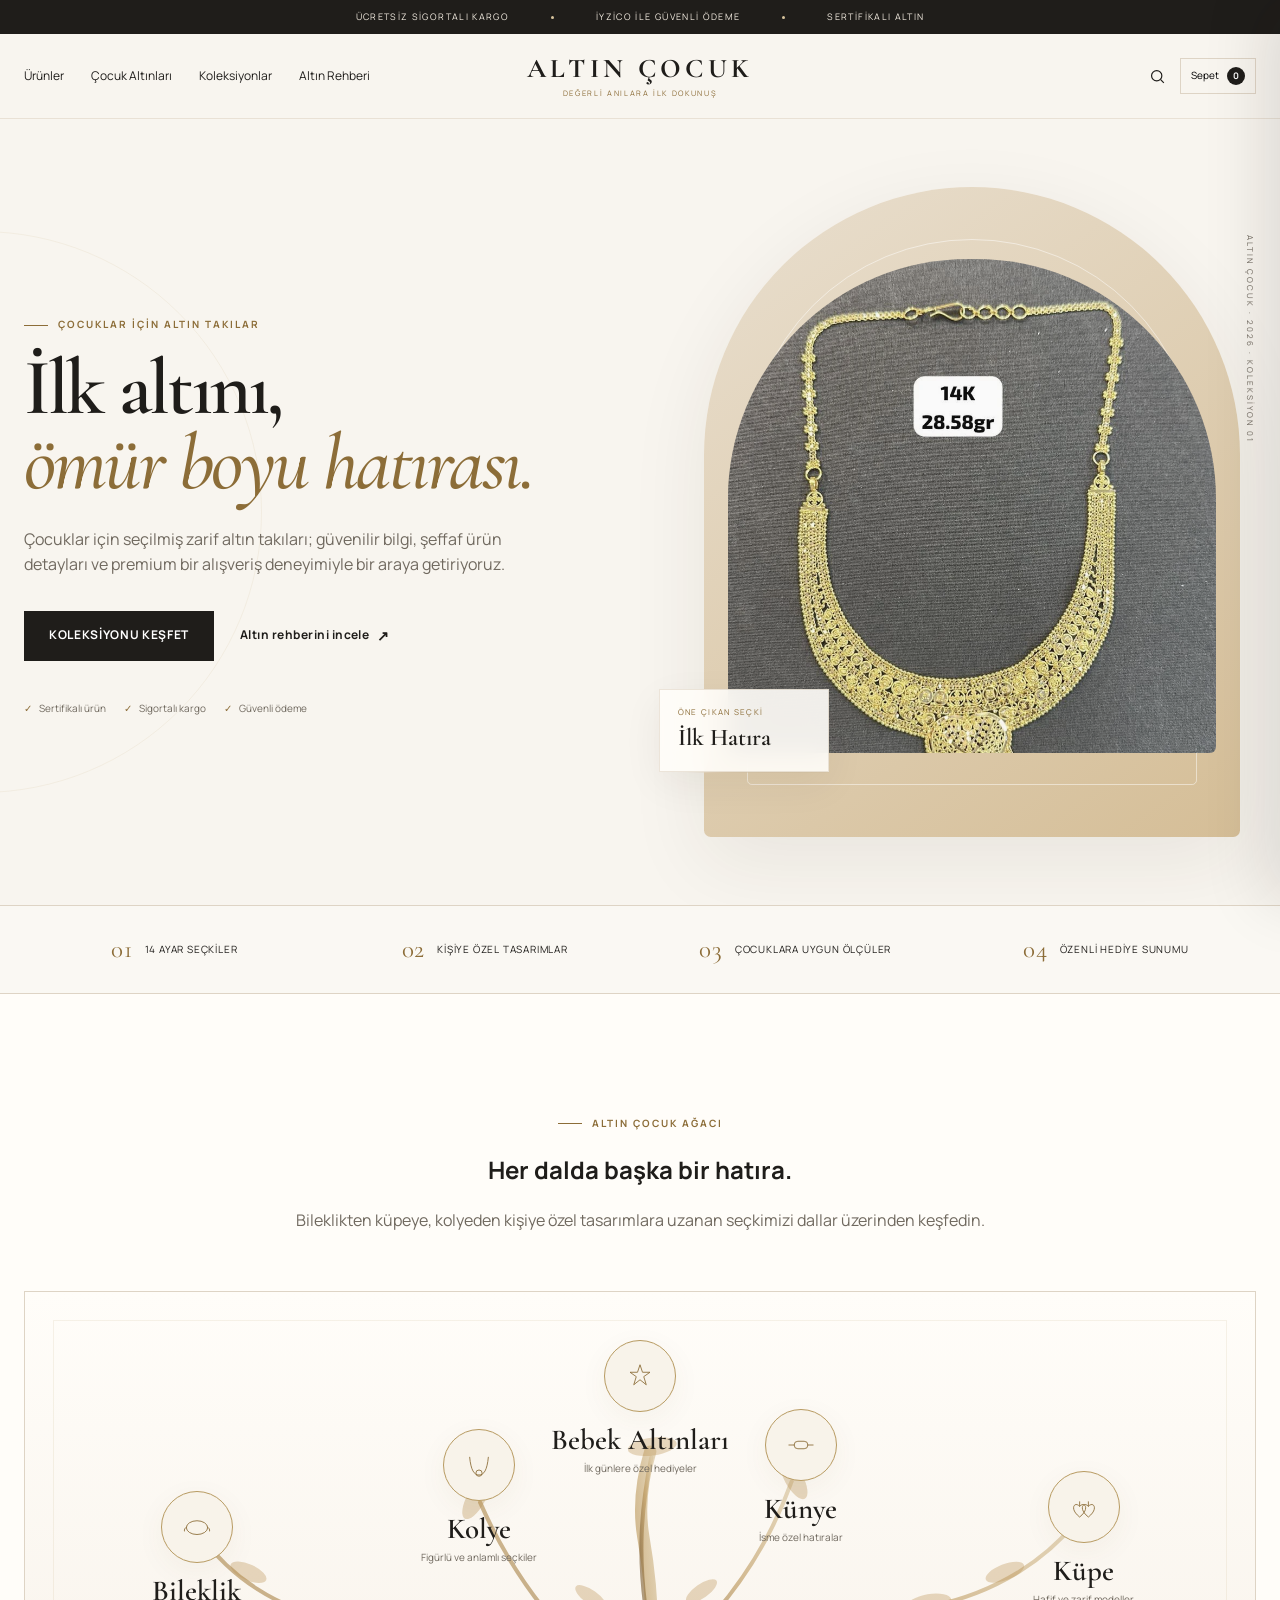
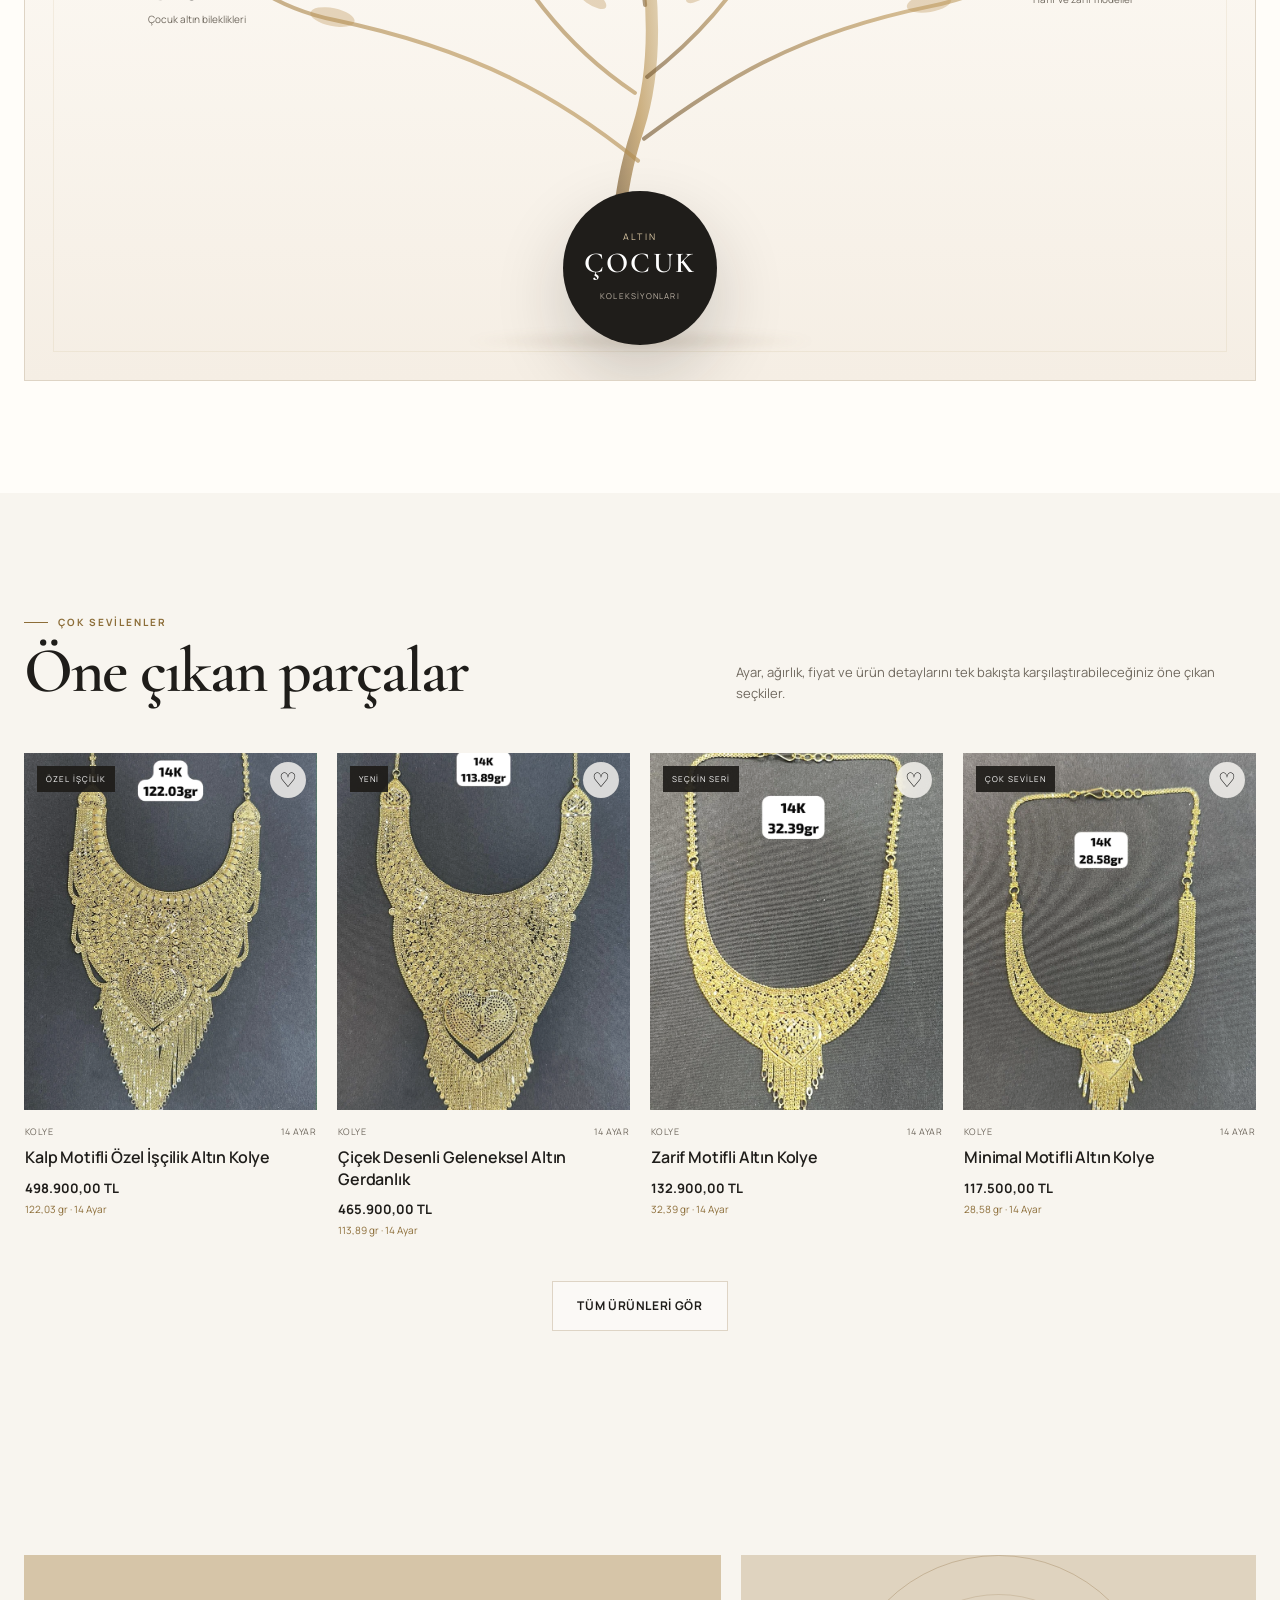
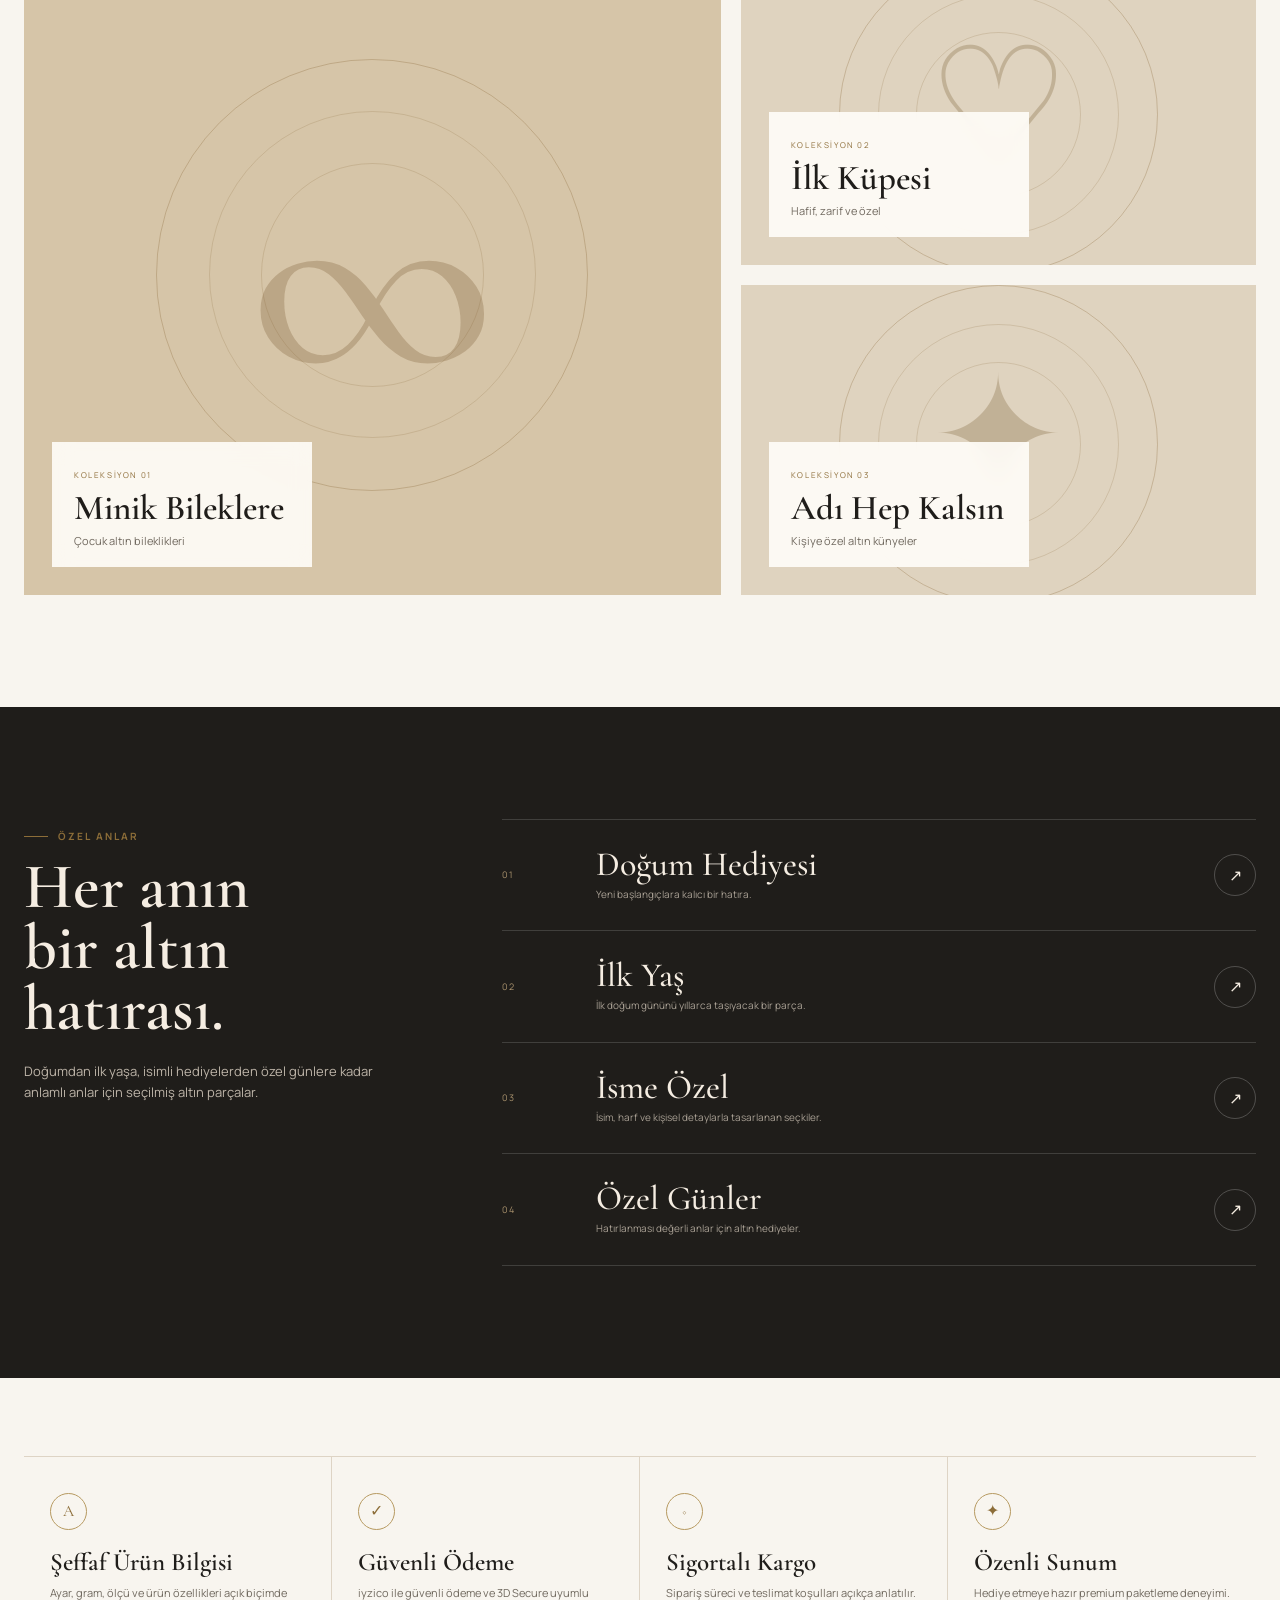
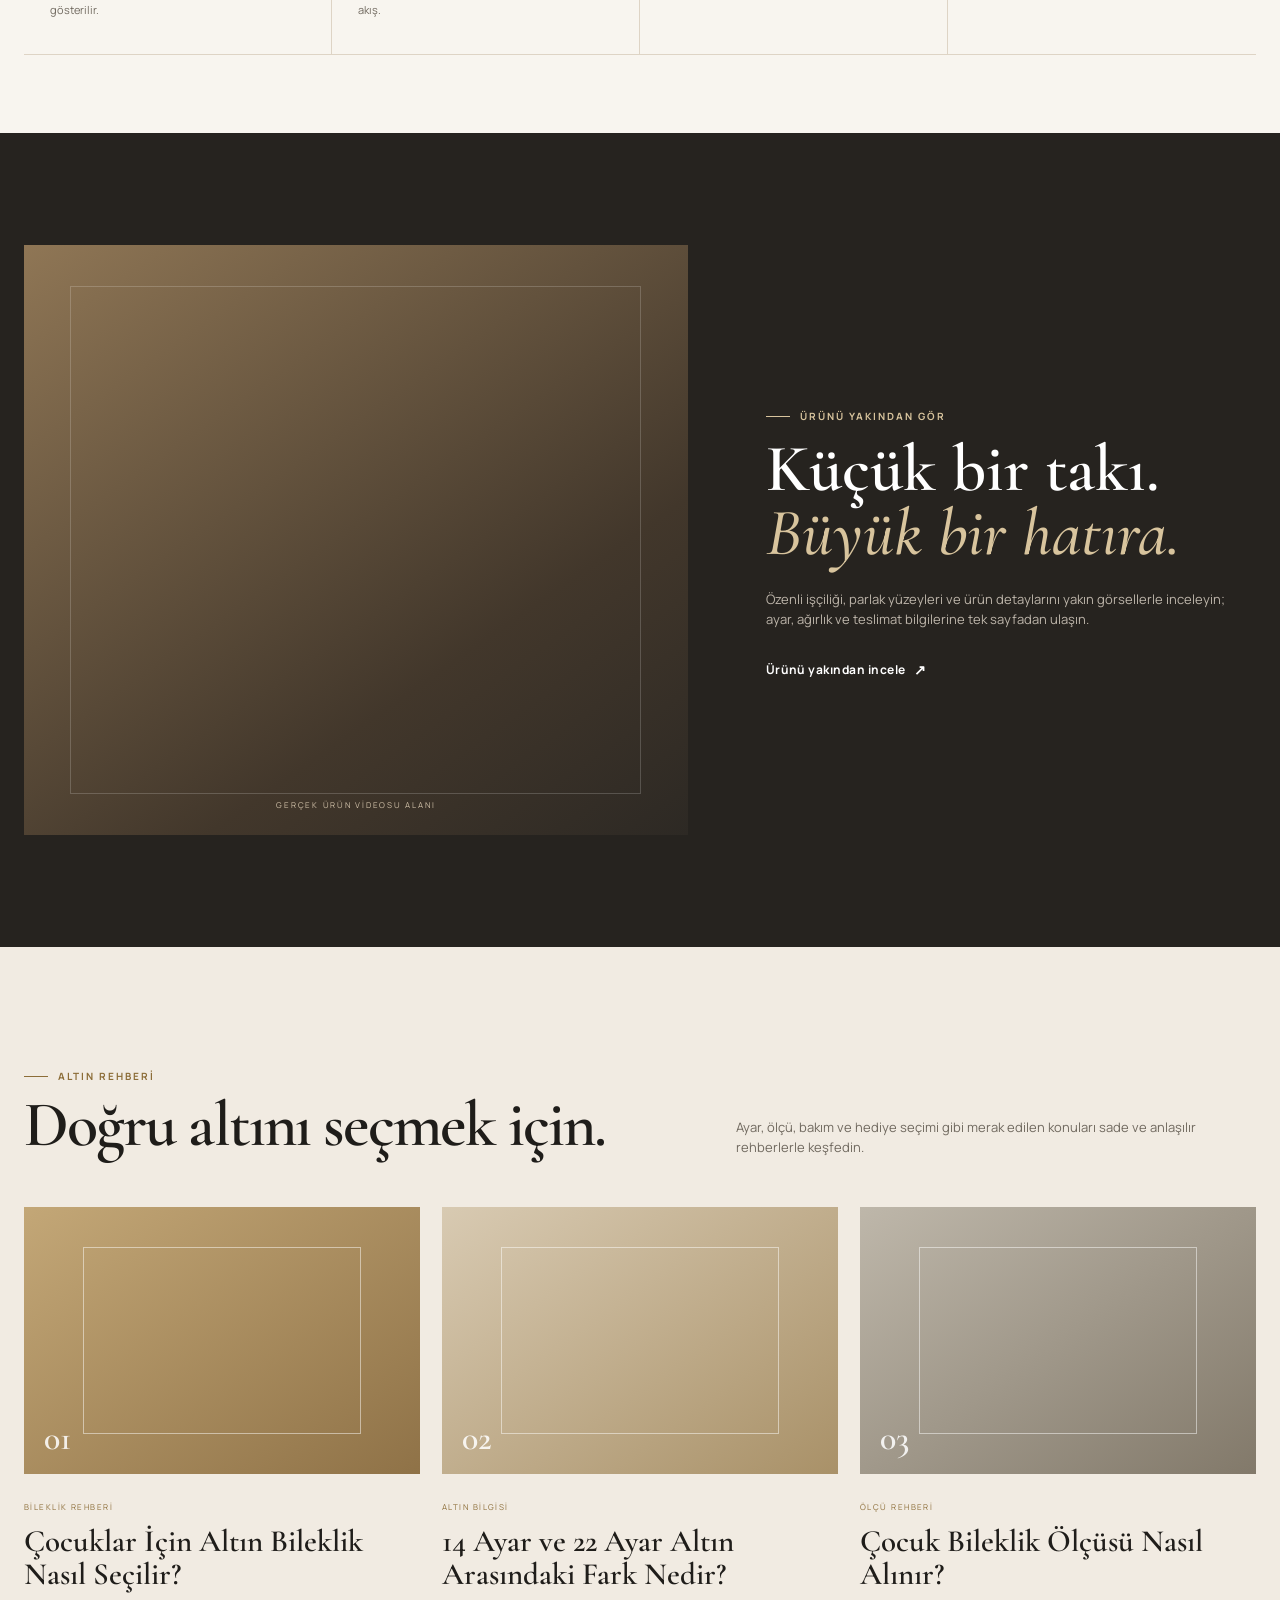
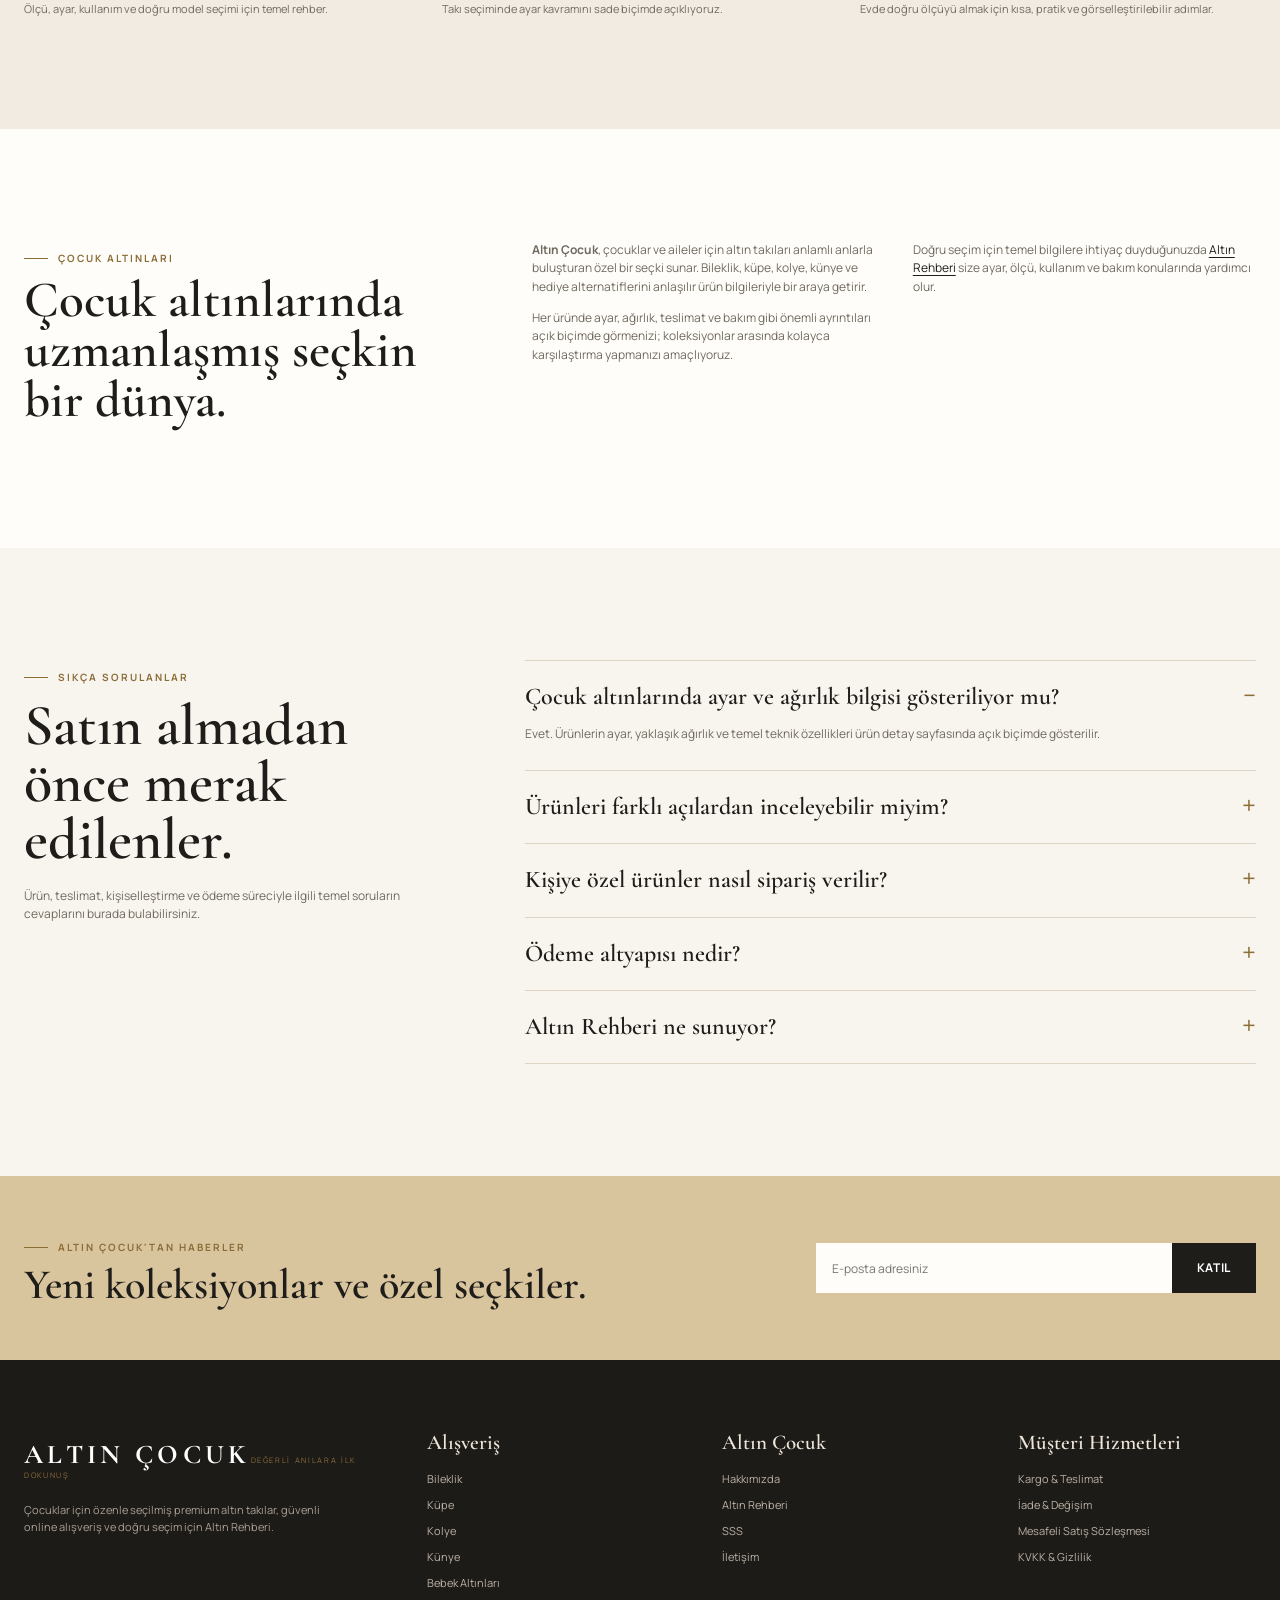
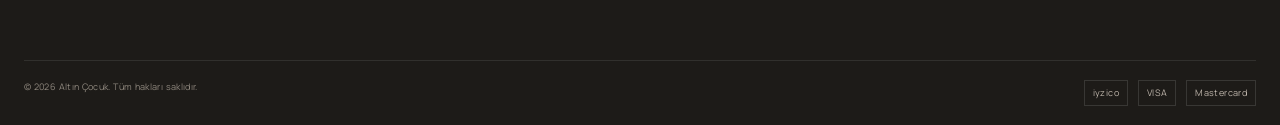
==== index.html @ 512d7e07 "Add files via upload" ====
<!DOCTYPE html>

<html lang="tr">
<head>
<meta charset="utf-8"/>
<meta content="width=device-width, initial-scale=1" name="viewport"/>
<title>Altın Çocuk | Çocuklar İçin Altın Takılar</title>
<meta content="Çocuk altın bileklik, küpe, kolye, künye ve özel altın takılar. Premium alışveriş deneyimi, güvenli ödeme ve Altın Rehberi." name="description"/>
<link href="https://xn--altncocuk-xpb.com/" rel="canonical"/>
<meta content="Altın Çocuk | Çocuklar İçin Altın Takılar" property="og:title"/>
<meta content="Çocuk altın bileklik, küpe, kolye, künye ve özel altın takılar. Premium alışveriş deneyimi, güvenli ödeme ve Altın Rehberi." property="og:description"/>
<meta content="website" property="og:type"/>
<meta content="https://xn--altncocuk-xpb.com/" property="og:url"/>
<meta content="#f8f5ef" name="theme-color"/>
<link href="https://fonts.googleapis.com" rel="preconnect"/>
<link crossorigin="" href="https://fonts.gstatic.com" rel="preconnect"/>
<link href="https://fonts.googleapis.com/css2?family=Cormorant+Garamond:wght@500;600;700&amp;family=Manrope:wght@400;500;600;700&amp;display=swap" rel="stylesheet"/>
<link href="styles.css" rel="stylesheet"/>
<script type="application/ld+json">
{"@context":"https://schema.org","@graph":[{"@type":"Organization","@id":"https://xn--altncocuk-xpb.com/#organization","name":"Altın Çocuk","url":"https://xn--altncocuk-xpb.com/"},{"@type":"WebSite","@id":"https://xn--altncocuk-xpb.com/#website","url":"https://xn--altncocuk-xpb.com/","name":"Altın Çocuk","publisher":{"@id":"https://xn--altncocuk-xpb.com/#organization"}}]}
</script>
</head>
<body>
<a class="skip-link" href="#main">İçeriğe geç</a>
<div class="announcement"><div class="container announcement__inner"><span>Ücretsiz Sigortalı Kargo</span><i></i><span>iyzico ile Güvenli Ödeme</span><i></i><span>Sertifikalı Altın</span></div></div>
<header class="site-header" id="siteHeader"><div class="container header__main">
<button aria-expanded="false" aria-label="Menüyü aç" class="icon-button mobile-menu-button" id="menuToggle" type="button"><svg viewbox="0 0 24 24"><path d="M4 8h16M4 16h16"></path></svg></button>
<nav aria-label="Ana menü" class="nav desktop-only"><a href="products.html">Ürünler</a><a href="category.html">Çocuk Altınları</a><a href="index.html#collections">Koleksiyonlar</a><a href="guide.html">Altın Rehberi</a></nav>
<a aria-label="Altın Çocuk ana sayfa" class="brand" href="index.html"><span class="brand__mark">ALTIN ÇOCUK</span><span class="brand__tag">değerli anılara ilk dokunuş</span></a>
<div class="nav header-actions"><button aria-label="Ara" class="icon-button" data-open-search="" type="button"><svg viewbox="0 0 24 24"><circle cx="11" cy="11" r="6.5"></circle><path d="m16 16 4 4"></path></svg></button><button aria-label="Sepeti aç" class="cart-pill" data-open-cart="" type="button">Sepet <b data-cart-count="">0</b></button></div></div>
<nav aria-label="Mobil menü" class="mobile-panel" id="mobilePanel"><div class="mobile-panel__title">Koleksiyonları Keşfet</div><a href="products.html">Tüm Ürünler <span>→</span></a><a href="category.html">Bileklik <span>→</span></a><a href="category.html">Küpe <span>→</span></a><a href="products.html">Kolye <span>→</span></a><a href="category.html">Künye <span>→</span></a><a href="index.html#collections">Koleksiyonlar <span>→</span></a><a href="guide.html">Altın Rehberi <span>→</span></a></nav></header>
<main id="main">
<section class="hero">
<div class="container hero__grid">
<div class="hero__copy reveal">
<span class="eyebrow">ÇOCUKLAR İÇİN ALTIN TAKILAR</span>
<h1 class="display">İlk altını,<br/><em>ömür boyu hatırası.</em></h1>
<p>Çocuklar için seçilmiş zarif altın takıları; güvenilir bilgi, şeffaf ürün detayları ve premium bir alışveriş deneyimiyle bir araya getiriyoruz.</p>
<div class="hero__actions"><a class="btn btn--dark" href="category.html">Koleksiyonu Keşfet</a><a class="text-link" href="guide.html">Altın rehberini incele</a></div>
<div class="hero__trust"><span>Sertifikalı ürün</span><span>Sigortalı kargo</span><span>Güvenli ödeme</span></div>
</div>
<div class="hero-stage reveal">
<div class="hero-stage__arch"></div><div class="hero-stage__image"></div>
<div class="hero-stage__label"><small>Öne Çıkan Seçki</small><strong>İlk Hatıra</strong></div>
<div class="hero-stage__index">ALTIN ÇOCUK · 2026 · KOLEKSİYON 01</div>
</div>
</div>
</section>
<section class="brand-strip">
<div class="container brand-strip__inner">
<div class="brand-strip__item"><span>01</span>14 Ayar Seçkiler</div><div class="brand-strip__item"><span>02</span>Kişiye Özel Tasarımlar</div><div class="brand-strip__item"><span>03</span>Çocuklara Uygun Ölçüler</div><div class="brand-strip__item"><span>04</span>Özenli Hediye Sunumu</div>
</div>
</section>
<section class="section category-tree" id="categories">
<div class="container">
<div class="section-head--center reveal"><span class="eyebrow">ALTIN ÇOCUK AĞACI</span><h2>Her dalda başka bir hatıra.</h2><p class="muted">Bileklikten küpeye, kolyeden kişiye özel tasarımlara uzanan seçkimizi dallar üzerinden keşfedin.</p></div>
<div class="tree-shell reveal">
<svg aria-hidden="true" class="tree-lines" preserveaspectratio="none" viewbox="0 0 1200 690">
<defs><lineargradient id="branchGold" x1="0" x2="1" y1="1" y2="0"><stop stop-color="#72552e"></stop><stop offset=".55" stop-color="#b99354"></stop><stop offset="1" stop-color="#d8c49d"></stop></lineargradient></defs>
<path class="tree-trunk" d="M596 645 C570 566 578 500 598 438 C617 377 614 309 603 244 C599 218 601 191 610 160"></path>
<path class="tree-branch" d="M598 470 C522 407 441 359 302 329 C245 317 201 286 171 244"></path>
<path class="tree-branch" d="M604 448 C681 389 754 342 884 315 C947 302 1001 267 1032 221"></path>
<path class="tree-branch" d="M595 402 C526 355 476 286 444 211"></path>
<path class="tree-branch" d="M607 386 C675 332 721 267 748 190"></path>
<path class="tree-branch" d="M605 314 C599 266 600 222 611 166"></path>
<g class="tree-leaves">
<ellipse cx="171" cy="238" rx="25" ry="10" transform="rotate(-28 171 238)"></ellipse><ellipse cx="218" cy="281" rx="19" ry="8" transform="rotate(25 218 281)"></ellipse>
<ellipse cx="300" cy="326" rx="22" ry="9" transform="rotate(12 300 326)"></ellipse><ellipse cx="440" cy="207" rx="23" ry="9" transform="rotate(-62 440 207)"></ellipse>
<ellipse cx="1031" cy="217" rx="25" ry="10" transform="rotate(28 1031 217)"></ellipse><ellipse cx="956" cy="281" rx="20" ry="8" transform="rotate(-22 956 281)"></ellipse>
<ellipse cx="882" cy="312" rx="22" ry="9" transform="rotate(-10 882 312)"></ellipse><ellipse cx="750" cy="187" rx="23" ry="9" transform="rotate(62 750 187)"></ellipse>
<ellipse cx="612" cy="155" rx="24" ry="9" transform="rotate(-8 612 155)"></ellipse><ellipse cx="552" cy="306" rx="18" ry="7" transform="rotate(36 552 306)"></ellipse>
<ellipse cx="660" cy="300" rx="18" ry="7" transform="rotate(-36 660 300)"></ellipse>
</g>
</svg>
<a class="category-node category-node--1" href="category.html"><span class="category-node__medallion"><svg viewbox="0 0 48 48"><ellipse cx="24" cy="25" rx="17" ry="11"></ellipse><path d="M8 24c-3 1-5 4-4 7M40 24c3 1 5 4 4 7"></path></svg></span><strong>Bileklik</strong><small>Çocuk altın bileklikleri</small></a>
<a class="category-node category-node--2" href="category.html"><span class="category-node__medallion"><svg viewbox="0 0 48 48"><path d="M17 15v8M31 15v8"></path><path d="M17 23c-8-9-17 4 0 17 17-13 8-26 0-17ZM31 23c-8-9-17 4 0 17 17-13 8-26 0-17Z"></path></svg></span><strong>Küpe</strong><small>Hafif ve zarif modeller</small></a>
<a class="category-node category-node--3" href="category.html"><span class="category-node__medallion"><svg viewbox="0 0 48 48"><path d="M9 11c2 21 7 29 15 29s13-8 15-29"></path><circle cx="24" cy="37" r="5"></circle></svg></span><strong>Kolye</strong><small>Figürlü ve anlamlı seçkiler</small></a>
<a class="category-node category-node--4" href="category.html"><span class="category-node__medallion"><svg viewbox="0 0 48 48"><path d="M4 24h10M34 24h10"></path><rect height="12" rx="6" width="22" x="13" y="18"></rect></svg></span><strong>Künye</strong><small>İsme özel hatıralar</small></a>
<a class="category-node category-node--5" href="category.html"><span class="category-node__medallion"><svg viewbox="0 0 48 48"><path d="M24 6 28 18 40 18 30 25 34 38 24 30 14 38 18 25 8 18 20 18Z"></path></svg></span><strong>Bebek Altınları</strong><small>İlk günlere özel hediyeler</small></a>
<div class="tree-center"><div class="tree-center__inner"><span>ALTIN</span><strong>ÇOCUK</strong><small>koleksiyonları</small></div></div>
</div>
</div>
</section>
<section class="section products" id="products">
<div class="container">
<div class="section-head reveal"><div><span class="eyebrow">ÇOK SEVİLENLER</span><h2>Öne çıkan parçalar</h2></div><p>Ayar, ağırlık, fiyat ve ürün detaylarını tek bakışta karşılaştırabileceğiniz öne çıkan seçkiler.</p></div>
<div class="product-grid"><article class="product-card reveal" data-category="kolye" data-filter="kolye 14-ayar özel-i̇şçilik" data-href="product-1.html" data-image="assets/p1-card.webp" data-name="Kalp Motifli Özel İşçilik Altın Kolye" data-price="498900.00" data-price-text="498.900,00 TL" data-product-id="AC-D001">
<div class="product-card__media real-product">
<a aria-label="Kalp Motifli Özel İşçilik Altın Kolye ürününü incele" class="product-card__image-link" href="product-1.html"><img alt="Kalp Motifli Özel İşçilik Altın Kolye" src="assets/p1-card.webp"/></a>
<span class="badge">Özel İşçilik</span>
<button aria-label="Favoriye ekle" aria-pressed="false" class="fav" data-favorite="" type="button">♡</button>
<button class="quick-add" data-add-product="" type="button">Hızlı Ekle</button>
</div>
<div class="product-card__body">
<div class="product-card__meta"><span>Kolye</span><span>14 Ayar</span></div>
<a class="product-card__title" href="product-1.html"><h3>Kalp Motifli Özel İşçilik Altın Kolye</h3></a>
<div class="product-card__price">498.900,00 TL</div>
<div class="product-card__note">122,03 gr · 14 Ayar</div>
</div>
</article><article class="product-card reveal" data-category="kolye" data-filter="kolye 14-ayar yeni" data-href="product-2.html" data-image="assets/p2-card.webp" data-name="Çiçek Desenli Geleneksel Altın Gerdanlık" data-price="465900.00" data-price-text="465.900,00 TL" data-product-id="AC-D002">
<div class="product-card__media real-product">
<a aria-label="Çiçek Desenli Geleneksel Altın Gerdanlık ürününü incele" class="product-card__image-link" href="product-2.html"><img alt="Çiçek Desenli Geleneksel Altın Gerdanlık" src="assets/p2-card.webp"/></a>
<span class="badge">Yeni</span>
<button aria-label="Favoriye ekle" aria-pressed="false" class="fav" data-favorite="" type="button">♡</button>
<button class="quick-add" data-add-product="" type="button">Hızlı Ekle</button>
</div>
<div class="product-card__body">
<div class="product-card__meta"><span>Kolye</span><span>14 Ayar</span></div>
<a class="product-card__title" href="product-2.html"><h3>Çiçek Desenli Geleneksel Altın Gerdanlık</h3></a>
<div class="product-card__price">465.900,00 TL</div>
<div class="product-card__note">113,89 gr · 14 Ayar</div>
</div>
</article><article class="product-card reveal" data-category="kolye" data-filter="kolye 14-ayar seçkin-seri" data-href="product-3.html" data-image="assets/p3-card.webp" data-name="Zarif Motifli Altın Kolye" data-price="132900.00" data-price-text="132.900,00 TL" data-product-id="AC-D003">
<div class="product-card__media real-product">
<a aria-label="Zarif Motifli Altın Kolye ürününü incele" class="product-card__image-link" href="product-3.html"><img alt="Zarif Motifli Altın Kolye" src="assets/p3-card.webp"/></a>
<span class="badge">Seçkin Seri</span>
<button aria-label="Favoriye ekle" aria-pressed="false" class="fav" data-favorite="" type="button">♡</button>
<button class="quick-add" data-add-product="" type="button">Hızlı Ekle</button>
</div>
<div class="product-card__body">
<div class="product-card__meta"><span>Kolye</span><span>14 Ayar</span></div>
<a class="product-card__title" href="product-3.html"><h3>Zarif Motifli Altın Kolye</h3></a>
<div class="product-card__price">132.900,00 TL</div>
<div class="product-card__note">32,39 gr · 14 Ayar</div>
</div>
</article><article class="product-card reveal" data-category="kolye" data-filter="kolye 14-ayar çok-sevilen" data-href="product-4.html" data-image="assets/p4-card.webp" data-name="Minimal Motifli Altın Kolye" data-price="117500.00" data-price-text="117.500,00 TL" data-product-id="AC-D004">
<div class="product-card__media real-product">
<a aria-label="Minimal Motifli Altın Kolye ürününü incele" class="product-card__image-link" href="product-4.html"><img alt="Minimal Motifli Altın Kolye" src="assets/p4-card.webp"/></a>
<span class="badge">Çok Sevilen</span>
<button aria-label="Favoriye ekle" aria-pressed="false" class="fav" data-favorite="" type="button">♡</button>
<button class="quick-add" data-add-product="" type="button">Hızlı Ekle</button>
</div>
<div class="product-card__body">
<div class="product-card__meta"><span>Kolye</span><span>14 Ayar</span></div>
<a class="product-card__title" href="product-4.html"><h3>Minimal Motifli Altın Kolye</h3></a>
<div class="product-card__price">117.500,00 TL</div>
<div class="product-card__note">28,58 gr · 14 Ayar</div>
</div>
</article></div>
<div class="section-action"><a class="btn btn--ghost" href="products.html">Tüm Ürünleri Gör</a></div>
</div>
</section>
<section class="section" id="collections">
<div class="container collection-grid">
<a class="collection-card collection-card--large reveal" href="category.html"><div class="collection-card__art"><div class="collection-card__ring"></div><div class="collection-card__symbol">∞</div></div><div class="collection-card__copy"><span>Koleksiyon 01</span><h3>Minik Bileklere</h3><p>Çocuk altın bileklikleri</p></div></a>
<a class="collection-card reveal" href="category.html"><div class="collection-card__art"><div class="collection-card__ring"></div><div class="collection-card__symbol">♡</div></div><div class="collection-card__copy"><span>Koleksiyon 02</span><h3>İlk Küpesi</h3><p>Hafif, zarif ve özel</p></div></a>
<a class="collection-card reveal" href="category.html"><div class="collection-card__art"><div class="collection-card__ring"></div><div class="collection-card__symbol">✦</div></div><div class="collection-card__copy"><span>Koleksiyon 03</span><h3>Adı Hep Kalsın</h3><p>Kişiye özel altın künyeler</p></div></a>
</div>
</section>
<section class="section occasions">
<div class="container occasion-grid">
<div class="occasion-intro reveal"><span class="eyebrow">ÖZEL ANLAR</span><h2>Her anın<br/>bir altın hatırası.</h2><p>Doğumdan ilk yaşa, isimli hediyelerden özel günlere kadar anlamlı anlar için seçilmiş altın parçalar.</p></div>
<div class="occasion-list reveal">
<a class="occasion-item" href="category.html"><span class="occasion-item__no">01</span><div><h3>Doğum Hediyesi</h3><p>Yeni başlangıçlara kalıcı bir hatıra.</p></div><span class="occasion-item__arrow">↗</span></a>
<a class="occasion-item" href="category.html"><span class="occasion-item__no">02</span><div><h3>İlk Yaş</h3><p>İlk doğum gününü yıllarca taşıyacak bir parça.</p></div><span class="occasion-item__arrow">↗</span></a>
<a class="occasion-item" href="category.html"><span class="occasion-item__no">03</span><div><h3>İsme Özel</h3><p>İsim, harf ve kişisel detaylarla tasarlanan seçkiler.</p></div><span class="occasion-item__arrow">↗</span></a>
<a class="occasion-item" href="category.html"><span class="occasion-item__no">04</span><div><h3>Özel Günler</h3><p>Hatırlanması değerli anlar için altın hediyeler.</p></div><span class="occasion-item__arrow">↗</span></a>
</div>
</div>
</section>
<section class="section--tight">
<div class="container trust-grid">
<div class="trust-item reveal"><div class="trust-item__icon">A</div><h3>Şeffaf Ürün Bilgisi</h3><p>Ayar, gram, ölçü ve ürün özellikleri açık biçimde gösterilir.</p></div>
<div class="trust-item reveal"><div class="trust-item__icon">✓</div><h3>Güvenli Ödeme</h3><p>iyzico ile güvenli ödeme ve 3D Secure uyumlu akış.</p></div>
<div class="trust-item reveal"><div class="trust-item__icon">◇</div><h3>Sigortalı Kargo</h3><p>Sipariş süreci ve teslimat koşulları açıkça anlatılır.</p></div>
<div class="trust-item reveal"><div class="trust-item__icon">✦</div><h3>Özenli Sunum</h3><p>Hediye etmeye hazır premium paketleme deneyimi.</p></div>
</div>
</section>
<section class="section story">
<div class="container story__grid">
<a aria-label="Öne çıkan ürünü incele" class="story__media reveal" href="product-4.html"></a>
<div class="story__copy reveal"><span class="eyebrow">ÜRÜNÜ YAKINDAN GÖR</span><h2>Küçük bir takı.<br/><em>Büyük bir hatıra.</em></h2><p>Özenli işçiliği, parlak yüzeyleri ve ürün detaylarını yakın görsellerle inceleyin; ayar, ağırlık ve teslimat bilgilerine tek sayfadan ulaşın.</p><a class="text-link" href="product-4.html">Ürünü yakından incele</a></div>
</div>
</section>
<section class="section guide" id="guide">
<div class="container">
<div class="section-head reveal"><div><span class="eyebrow">ALTIN REHBERİ</span><h2>Doğru altını seçmek için.</h2></div><p>Ayar, ölçü, bakım ve hediye seçimi gibi merak edilen konuları sade ve anlaşılır rehberlerle keşfedin.</p></div>
<div class="article-grid">
<a class="article-card article-card--1 reveal" href="article.html"><div class="article-card__image"></div><span class="article-card__tag">Bileklik Rehberi</span><h3>Çocuklar İçin Altın Bileklik Nasıl Seçilir?</h3><p>Ölçü, ayar, kullanım ve doğru model seçimi için temel rehber.</p></a>
<a class="article-card article-card--2 reveal" href="article.html"><div class="article-card__image"></div><span class="article-card__tag">Altın Bilgisi</span><h3>14 Ayar ve 22 Ayar Altın Arasındaki Fark Nedir?</h3><p>Takı seçiminde ayar kavramını sade biçimde açıklıyoruz.</p></a>
<a class="article-card article-card--3 reveal" href="article.html"><div class="article-card__image"></div><span class="article-card__tag">Ölçü Rehberi</span><h3>Çocuk Bileklik Ölçüsü Nasıl Alınır?</h3><p>Evde doğru ölçüyü almak için kısa, pratik ve görselleştirilebilir adımlar.</p></a>
</div>
</div>
</section>
<section class="section seo-band">
<div class="container seo-band__grid">
<div class="reveal"><span class="eyebrow">ÇOCUK ALTINLARI</span><h2>Çocuk altınlarında uzmanlaşmış seçkin bir dünya.</h2></div>
<div class="seo-copy reveal"><p><strong>Altın Çocuk</strong>, çocuklar ve aileler için altın takıları anlamlı anlarla buluşturan özel bir seçki sunar. Bileklik, küpe, kolye, künye ve hediye alternatiflerini anlaşılır ürün bilgileriyle bir araya getirir.</p><p>Her üründe ayar, ağırlık, teslimat ve bakım gibi önemli ayrıntıları açık biçimde görmenizi; koleksiyonlar arasında kolayca karşılaştırma yapmanızı amaçlıyoruz.</p><p>Doğru seçim için temel bilgilere ihtiyaç duyduğunuzda <a href="guide.html">Altın Rehberi</a> size ayar, ölçü, kullanım ve bakım konularında yardımcı olur.</p></div>
</div>
</section>
<section class="section" id="faq">
<div class="container faq-grid">
<div class="faq-intro reveal"><span class="eyebrow">SIKÇA SORULANLAR</span><h2>Satın almadan önce merak edilenler.</h2><p>Ürün, teslimat, kişiselleştirme ve ödeme süreciyle ilgili temel soruların cevaplarını burada bulabilirsiniz.</p></div>
<div class="reveal">
<details open=""><summary>Çocuk altınlarında ayar ve ağırlık bilgisi gösteriliyor mu?</summary><p>Evet. Ürünlerin ayar, yaklaşık ağırlık ve temel teknik özellikleri ürün detay sayfasında açık biçimde gösterilir.</p></details>
<details><summary>Ürünleri farklı açılardan inceleyebilir miyim?</summary><p>Evet. Ürün sayfalarında birden fazla görsel ve yakın detay fotoğraflarıyla parçayı farklı açılardan inceleyebilirsiniz.</p></details>
<details><summary>Kişiye özel ürünler nasıl sipariş verilir?</summary><p>Kişiselleştirmeye uygun modellerde isim veya kısa not gibi seçenekler ürün sayfasından eklenebilir. Uygulanabilir hazırlık ve iade koşulları ürün bilgileriyle birlikte sunulur.</p></details>
<details><summary>Ödeme altyapısı nedir?</summary><p>Online ödemeler iyzico güvenli ödeme altyapısı üzerinden gerçekleştirilir.</p></details>
<details><summary>Altın Rehberi ne sunuyor?</summary><p>Altın Rehberi; ayar, ölçü, bakım ve hediye seçimi gibi temel konuları sade anlatımlarla bir araya getirir.</p></details>
</div>
</div>
</section>
</main>
<section class="newsletter">
<div class="container newsletter__inner">
<div><span class="eyebrow">ALTIN ÇOCUK'TAN HABERLER</span><h2>Yeni koleksiyonlar ve özel seçkiler.</h2></div>
<form class="newsletter-form" data-newsletter="true"><input aria-label="E-posta adresiniz" autocomplete="email" placeholder="E-posta adresiniz" required="required" type="email"/><button class="btn btn--dark">Katıl</button></form>
</div>
</section>
<footer class="footer">
<div class="container footer__grid">
<div class="footer__brand"><a class="brand" href="index.html"><span class="brand__mark">ALTIN ÇOCUK</span><span class="brand__tag">değerli anılara ilk dokunuş</span></a><p>Çocuklar için özenle seçilmiş premium altın takılar, güvenli online alışveriş ve doğru seçim için Altın Rehberi.</p></div>
<div><h4>Alışveriş</h4><a href="category.html">Bileklik</a><a href="category.html">Küpe</a><a href="category.html">Kolye</a><a href="category.html">Künye</a><a href="category.html">Bebek Altınları</a></div>
<div><h4>Altın Çocuk</h4><a href="information.html#about">Hakkımızda</a><a href="guide.html">Altın Rehberi</a><a href="index.html#faq">SSS</a><a href="information.html#contact">İletişim</a></div>
<div><h4>Müşteri Hizmetleri</h4><a href="information.html#shipping">Kargo &amp; Teslimat</a><a href="information.html#returns">İade &amp; Değişim</a><a href="information.html#terms">Mesafeli Satış Sözleşmesi</a><a href="information.html#privacy">KVKK &amp; Gizlilik</a></div>
</div>
<div class="container footer__bottom"><span>© 2026 Altın Çocuk. Tüm hakları saklıdır.</span><div class="payment-marks"><span>iyzico</span><span>VISA</span><span>Mastercard</span></div></div>
</footer>
<div class="overlay" id="overlay"></div><section aria-label="Arama paneli" class="search-panel" id="searchPanel">
<div class="container">
<div class="search-panel__top"><span class="eyebrow">Sitede Ara</span><button aria-label="Aramayı kapat" class="icon-button" data-close="" type="button">✕</button></div>
<form class="search-panel__form"><input aria-label="Arama" id="searchInput" placeholder="Bileklik, künye, rehber..." type="search"/></form><div class="search-results" id="searchResults"></div>
<div class="search-panel__hint">Popüler aramalar: altın kolye · 14 ayar · hediye seçimi · altın rehberi</div>
</div>
</section><aside aria-label="Sepet" class="drawer" id="cartDrawer">
<div class="drawer__head"><strong>Sepetiniz</strong><button aria-label="Sepeti kapat" class="icon-button" data-close="" type="button">✕</button></div>
<div class="drawer__body"><div class="drawer__empty"><div class="ring">○</div><h3>Sepetiniz henüz boş.</h3><p>Çocuklar için seçilmiş altın takıları keşfedin.</p><a class="btn btn--dark" href="products.html">Ürünleri İncele</a></div></div>
</aside><script src="script.js"></script>
</body></html>
---- styles.css ----
:root{
  --bg:#f8f5ef;--paper:#fffdf9;--paper-2:#f1ebe2;--ink:#1f1d1a;--ink-2:#302d28;--muted:#70695f;
  --gold:#b79a61;--gold-2:#d8c49d;--gold-deep:#8c6d38;--line:#ded4c5;--line-soft:rgba(140,109,56,.14);
  --shadow:0 24px 80px rgba(49,39,25,.08);--shadow-soft:0 12px 40px rgba(49,39,25,.06);
  --serif:"Cormorant Garamond",Georgia,serif;--sans:Manrope,Arial,sans-serif;
  --radius:2px;--container:1240px;--header-h:84px;
}
*{box-sizing:border-box}html{scroll-behavior:smooth}body{margin:0;color:var(--ink);background:var(--bg);font-family:var(--sans);line-height:1.55;-webkit-font-smoothing:antialiased}body.no-scroll{overflow:hidden}button,input{font:inherit}button,a{tap-highlight-color:transparent}a{color:inherit}.container{width:min(var(--container),calc(100% - 48px));margin-inline:auto}.section{padding:112px 0}.section--tight{padding:78px 0}.skip-link{position:fixed;left:12px;top:-80px;background:#fff;padding:11px 14px;z-index:200}.skip-link:focus{top:12px}.eyebrow{display:inline-flex;gap:10px;align-items:center;color:var(--gold-deep);font-size:10px;font-weight:700;letter-spacing:.2em;text-transform:uppercase}.eyebrow:before{content:"";width:24px;height:1px;background:currentColor}.display{font-family:var(--serif);font-weight:600;letter-spacing:-.035em;line-height:.94}.muted{color:var(--muted)}.text-link{display:inline-flex;align-items:center;gap:8px;text-decoration:none;font-size:12px;font-weight:700;letter-spacing:.04em}.text-link:after{content:"↗";font-size:14px;transition:transform .25s}.text-link:hover:after{transform:translate(3px,-3px)}.btn{min-height:50px;padding:0 24px;display:inline-flex;align-items:center;justify-content:center;gap:10px;border:1px solid transparent;text-decoration:none;font-size:12px;font-weight:700;letter-spacing:.055em;text-transform:uppercase;cursor:pointer;transition:.25s}.btn--dark{background:var(--ink);color:#fff}.btn--dark:hover{background:#342f29}.btn--ghost{border-color:var(--line);background:rgba(255,255,255,.4)}.btn--ghost:hover{border-color:var(--gold)}.btn--light{background:#fff;color:var(--ink)}.icon-button{width:40px;height:40px;border:0;background:transparent;display:grid;place-items:center;cursor:pointer;color:inherit}.icon-button svg{width:19px;height:19px;stroke:currentColor;fill:none;stroke-width:1.5}.screen-reader{position:absolute!important;width:1px;height:1px;padding:0;margin:-1px;overflow:hidden;clip:rect(0,0,0,0);white-space:nowrap;border:0}

/* utility + header */
.announcement{background:var(--ink);color:#f4ede2;min-height:34px;display:flex;align-items:center;overflow:hidden}.announcement__inner{display:flex;align-items:center;justify-content:center;gap:42px;font-size:9px;letter-spacing:.15em;text-transform:uppercase;white-space:nowrap}.announcement__inner i{width:3px;height:3px;border-radius:50%;background:var(--gold-2)}.site-header{position:sticky;top:0;z-index:80;background:rgba(248,245,239,.92);backdrop-filter:blur(18px);border-bottom:1px solid var(--line-soft);transition:box-shadow .25s,background .25s}.site-header.is-scrolled{box-shadow:0 9px 30px rgba(31,29,26,.05);background:rgba(255,253,249,.96)}.header__main{height:var(--header-h);display:grid;grid-template-columns:1fr auto 1fr;gap:28px;align-items:center}.nav{display:flex;align-items:center;gap:27px}.nav a{text-decoration:none;font-size:12px;position:relative}.nav a:after{content:"";position:absolute;left:0;right:100%;bottom:-8px;height:1px;background:var(--gold);transition:right .25s}.nav a:hover:after{right:0}.brand{display:flex;flex-direction:column;text-decoration:none;text-align:center;align-items:center;line-height:1;color:var(--ink)}.brand__mark{font-family:var(--serif);font-weight:700;font-size:27px;letter-spacing:.16em}.brand__tag{margin-top:8px;font-size:7.5px;letter-spacing:.22em;text-transform:uppercase;color:var(--gold-deep)}.header-actions{justify-content:flex-end;gap:3px}.cart-pill{min-width:76px;height:36px;padding:0 10px;border:1px solid var(--line);background:transparent;font-size:10px;cursor:pointer;display:flex;gap:8px;align-items:center;justify-content:center}.cart-pill b{width:18px;height:18px;border-radius:50%;background:var(--ink);color:#fff;display:grid;place-items:center;font-size:9px}.mobile-menu-button{display:none}.mobile-panel{display:none}

/* overlays */
.overlay{position:fixed;inset:0;background:rgba(17,15,13,.36);backdrop-filter:blur(4px);z-index:110;opacity:0;pointer-events:none;transition:.25s}.overlay.is-open{opacity:1;pointer-events:auto}.search-panel{position:fixed;z-index:120;top:0;left:0;right:0;background:var(--paper);padding:28px 0 46px;transform:translateY(-110%);transition:transform .35s cubic-bezier(.2,.75,.2,1)}.search-panel.is-open{transform:none}.search-panel__top{display:flex;align-items:center;justify-content:space-between}.search-panel__form{max-width:820px;margin:42px auto 0;border-bottom:1px solid var(--ink);display:flex;align-items:center}.search-panel__form input{width:100%;border:0;background:transparent;outline:0;padding:14px 4px;font-family:var(--serif);font-size:42px}.search-panel__hint{max-width:820px;margin:16px auto 0;font-size:11px;color:var(--muted)}.drawer{position:fixed;top:0;right:0;height:100dvh;width:min(430px,100%);z-index:130;background:var(--paper);transform:translateX(102%);transition:transform .35s cubic-bezier(.2,.75,.2,1);display:flex;flex-direction:column;box-shadow:-24px 0 60px rgba(21,18,14,.12)}.drawer.is-open{transform:none}.drawer__head{height:82px;padding:0 26px;display:flex;align-items:center;justify-content:space-between;border-bottom:1px solid var(--line)}.drawer__body{padding:30px 26px;flex:1}.drawer__empty{height:100%;display:flex;align-items:center;justify-content:center;text-align:center;flex-direction:column}.drawer__empty .ring{width:88px;height:88px;border:1px solid var(--gold);border-radius:50%;margin-bottom:20px;display:grid;place-items:center;font-family:var(--serif);font-size:28px;color:var(--gold-deep)}.drawer__empty h3{font:600 32px/1 var(--serif);margin:0 0 10px}.drawer__empty p{max-width:270px;color:var(--muted);font-size:12px}

/* hero */
.hero{min-height:calc(100dvh - 118px);display:flex;align-items:center;overflow:hidden;position:relative}.hero:before{content:"";position:absolute;width:560px;height:560px;border:1px solid rgba(183,154,97,.10);border-radius:50%;left:-300px;top:50%;transform:translateY(-50%)}.hero__grid{display:grid;grid-template-columns:.92fr 1.08fr;align-items:center;gap:80px;padding:68px 0}.hero__copy{position:relative;z-index:2}.hero__copy h1{font-size:clamp(64px,6.2vw,94px);margin:18px 0 27px}.hero__copy h1 em{font-weight:500;color:var(--gold-deep)}.hero__copy>p{font-size:16px;max-width:590px;color:var(--muted);margin:0 0 34px}.hero__actions{display:flex;align-items:center;gap:26px;flex-wrap:wrap}.hero__trust{display:flex;align-items:center;gap:18px;margin-top:40px;font-size:10px;color:var(--muted)}.hero__trust span{display:flex;gap:7px;align-items:center}.hero__trust span:before{content:"✓";color:var(--gold-deep)}.hero-stage{height:650px;position:relative}.hero-stage__arch{position:absolute;inset:0 16px 0 70px;background:linear-gradient(145deg,#e9dfcf,#d5be97);border-radius:320px 320px 8px 8px;overflow:hidden;box-shadow:var(--shadow)}.hero-stage__arch:before{content:"";position:absolute;inset:8%;border:1px solid rgba(255,255,255,.48);border-radius:280px 280px 6px 6px}.hero-stage__arch:after{content:"";position:absolute;width:380px;height:380px;border-radius:50%;background:radial-gradient(circle,rgba(255,255,255,.82),rgba(255,255,255,0) 68%);left:50%;top:40%;transform:translate(-50%,-50%)}.hero-stage__image{position:absolute;z-index:2;inset:72px 40px 84px 94px;background:url('assets/p4-full.webp') center 44%/cover no-repeat;mix-blend-mode:normal;filter:saturate(.78) contrast(.96);clip-path:inset(0 round 240px 240px 6px 6px)}.hero-stage__label{position:absolute;z-index:3;left:25px;bottom:64px;background:rgba(255,253,249,.91);backdrop-filter:blur(12px);padding:16px 18px;border:1px solid rgba(140,109,56,.16);min-width:170px;box-shadow:var(--shadow-soft)}.hero-stage__label small{display:block;font-size:8px;letter-spacing:.16em;color:var(--gold-deep);text-transform:uppercase}.hero-stage__label strong{font-family:var(--serif);font-size:24px;font-weight:600}.hero-stage__index{position:absolute;right:0;top:48px;writing-mode:vertical-rl;font-size:8px;letter-spacing:.25em;color:var(--muted)}

.brand-strip{border-block:1px solid var(--line);padding:24px 0;background:rgba(255,255,255,.23)}.brand-strip__inner{display:grid;grid-template-columns:repeat(4,1fr);gap:10px}.brand-strip__item{display:flex;align-items:center;gap:12px;justify-content:center;font-size:10px;letter-spacing:.08em;text-transform:uppercase}.brand-strip__item span{font-family:var(--serif);font-size:25px;color:var(--gold-deep)}

/* section headings */
.section-head{display:flex;align-items:end;justify-content:space-between;gap:40px;margin-bottom:50px}.section-head--center{display:block;text-align:center;max-width:760px;margin:0 auto 58px}.section-head h2{font:600 clamp(46px,5vw,68px)/.98 var(--serif);letter-spacing:-.03em;margin:10px 0 0}.section-head p{max-width:520px;color:var(--muted);font-size:13px;margin:0}

/* category tree */
.category-tree{background:var(--paper)}.tree-shell{position:relative;min-height:690px;border:1px solid var(--line);background:linear-gradient(180deg,#fffdf9,#f5eee4);overflow:hidden}.tree-shell:before{content:"";position:absolute;inset:28px;border:1px solid rgba(183,154,97,.12)}.tree-lines{position:absolute;inset:0;width:100%;height:100%}.tree-lines path{fill:none;stroke:url(#branchGold);stroke-width:1.5;opacity:.72}.tree-center{position:absolute;left:50%;bottom:56px;transform:translateX(-50%);width:194px;height:194px;border-radius:50%;background:var(--ink);color:white;display:grid;place-items:center;text-align:center;box-shadow:0 30px 70px rgba(31,29,26,.19);z-index:3}.tree-center__inner span{display:block;font-size:9px;letter-spacing:.25em;color:#dbc8a4}.tree-center__inner strong{display:block;font:600 36px/1 var(--serif);letter-spacing:.07em;margin:4px 0}.tree-center__inner small{font-size:8px;letter-spacing:.15em;text-transform:uppercase;color:#bdb3a6}.category-node{position:absolute;width:220px;text-decoration:none;color:var(--ink);display:flex;flex-direction:column;align-items:center;text-align:center;z-index:4}.category-node__medallion{width:72px;height:72px;border-radius:50%;background:#f8f3ea;border:1px solid var(--gold);display:grid;place-items:center;margin-bottom:13px;transition:.28s;box-shadow:0 8px 30px rgba(99,73,34,.05)}.category-node__medallion svg{width:30px;height:30px;stroke:var(--gold-deep);fill:none;stroke-width:1.4}.category-node strong{font:600 29px/1 var(--serif)}.category-node small{margin-top:7px;color:var(--muted);font-size:10px}.category-node:hover .category-node__medallion{transform:translateY(-5px);background:var(--ink)}.category-node:hover .category-node__medallion svg{stroke:#e4d2ad}.category-node--1{left:7%;top:16%}.category-node--2{right:6%;top:14%}.category-node--3{left:19%;top:50%}.category-node--4{right:18%;top:49%}.category-node--5{left:50%;transform:translateX(-50%);top:10%}

/* products */
.products{background:var(--bg)}.product-grid{display:grid;grid-template-columns:repeat(4,1fr);gap:20px}.product-card{min-width:0}.product-card__link{text-decoration:none;color:inherit}.product-card__media{aspect-ratio:.82;position:relative;overflow:hidden;background:#eee6da}.product-card__media img{width:100%;height:100%;object-fit:cover;transition:transform .5s cubic-bezier(.2,.75,.2,1)}.product-card:hover .product-card__media img{transform:scale(1.035)}.badge{position:absolute;z-index:2;left:13px;top:13px;background:rgba(31,29,26,.92);color:#fff;padding:7px 9px;font-size:8px;letter-spacing:.13em;text-transform:uppercase}.badge--light{background:rgba(255,253,249,.88);color:var(--ink)}.fav{position:absolute;z-index:3;right:11px;top:9px;width:36px;height:36px;border:0;background:rgba(255,253,249,.78);backdrop-filter:blur(8px);border-radius:50%;font-size:20px;cursor:pointer;display:grid;place-items:center;transition:.2s}.fav:hover{background:#fff}.quick-add{position:absolute;z-index:3;left:12px;right:12px;bottom:12px;height:42px;border:0;background:rgba(31,29,26,.93);color:#fff;text-transform:uppercase;letter-spacing:.12em;font-size:9px;font-weight:700;transform:translateY(64px);transition:.3s;cursor:pointer}.product-card:hover .quick-add{transform:none}.product-card__body{padding:15px 1px 0}.product-card__meta{display:flex;justify-content:space-between;align-items:center;color:var(--muted);font-size:9px;letter-spacing:.05em;text-transform:uppercase}.product-card h3{font:600 16px/1.35 var(--sans);margin:8px 0 9px;letter-spacing:-.01em}.product-card__price{font-size:13px;font-weight:700}.product-card__note{font-size:10px;color:var(--gold-deep);margin-top:4px}

/* editorial collections */
.collection-grid{display:grid;grid-template-columns:1.15fr .85fr;grid-template-rows:1fr 1fr;gap:20px}.collection-card{min-height:300px;position:relative;overflow:hidden;text-decoration:none;color:var(--ink);display:flex;align-items:flex-end;background:#dfd3bf}.collection-card--large{grid-row:1/3;min-height:640px;background:#d6c5a8}.collection-card__art{position:absolute;inset:0;display:grid;place-items:center}.collection-card__ring{width:62%;aspect-ratio:1;border:1px solid rgba(130,94,44,.28);border-radius:50%;position:relative}.collection-card__ring:before,.collection-card__ring:after{content:"";position:absolute;border-radius:50%;border:1px solid rgba(130,94,44,.18)}.collection-card__ring:before{inset:12%}.collection-card__ring:after{inset:24%}.collection-card__symbol{font:500 160px/1 var(--serif);color:rgba(116,84,41,.27);position:absolute}.collection-card--large .collection-card__symbol{font-size:300px}.collection-card__copy{position:relative;margin:28px;background:rgba(255,253,249,.9);backdrop-filter:blur(10px);padding:18px 22px;min-width:260px;max-width:370px}.collection-card__copy span{font-size:8px;letter-spacing:.2em;text-transform:uppercase;color:var(--gold-deep)}.collection-card__copy h3{font:600 35px/1 var(--serif);margin:6px 0}.collection-card__copy p{margin:0;color:var(--muted);font-size:11px}.collection-card:hover .collection-card__ring{transform:scale(1.035);transition:.5s}

/* occasion rail */
.occasions{background:var(--ink);color:#f5ede2}.occasion-grid{display:grid;grid-template-columns:.68fr 1.32fr;gap:90px;align-items:start}.occasion-intro{position:sticky;top:150px}.occasion-intro h2{font:600 clamp(48px,5vw,70px)/.95 var(--serif);margin:13px 0 22px}.occasion-intro p{color:#bdb4a8;font-size:13px}.occasion-list{border-top:1px solid rgba(255,255,255,.15)}.occasion-item{display:grid;grid-template-columns:72px 1fr auto;align-items:center;gap:22px;padding:28px 0;border-bottom:1px solid rgba(255,255,255,.15);text-decoration:none}.occasion-item__no{font-size:9px;letter-spacing:.18em;color:#ae9670}.occasion-item h3{font:500 34px/1 var(--serif);margin:0}.occasion-item p{font-size:10px;color:#a9a094;margin:5px 0 0}.occasion-item__arrow{width:42px;height:42px;border:1px solid rgba(255,255,255,.22);border-radius:50%;display:grid;place-items:center;transition:.25s}.occasion-item:hover .occasion-item__arrow{background:#fff;color:var(--ink)}

/* trust */
.trust-grid{display:grid;grid-template-columns:repeat(4,1fr);border-block:1px solid var(--line)}.trust-item{padding:36px 26px;border-right:1px solid var(--line)}.trust-item:last-child{border-right:0}.trust-item__icon{width:37px;height:37px;border:1px solid var(--gold);border-radius:50%;display:grid;place-items:center;color:var(--gold-deep);font-family:var(--serif);margin-bottom:20px}.trust-item h3{font:600 25px/1 var(--serif);margin:0 0 9px}.trust-item p{font-size:11px;color:var(--muted);margin:0}

/* story / video */
.story{background:#26231f;color:#fff}.story__grid{display:grid;grid-template-columns:1.15fr .85fr;gap:78px;align-items:center}.story__media{min-height:590px;position:relative;background:linear-gradient(145deg,#8f7655,#42372b 68%,#2d2924);overflow:hidden}.story__media:before{content:"";position:absolute;inset:7%;border:1px solid rgba(255,255,255,.18)}.story__media:after{content:"GERÇEK ÜRÜN VİDEOSU ALANI";position:absolute;bottom:24px;left:0;right:0;text-align:center;font-size:8px;letter-spacing:.22em;color:#d1c1a9}.play-button{position:absolute;left:50%;top:50%;transform:translate(-50%,-50%);width:78px;height:78px;border-radius:50%;border:1px solid rgba(255,255,255,.5);background:rgba(255,255,255,.08);color:#fff;display:grid;place-items:center;cursor:pointer;font-size:20px}.story__copy h2{font:600 clamp(51px,5.2vw,72px)/.96 var(--serif);margin:13px 0 24px}.story__copy h2 em{color:#d8c49d;font-weight:500}.story__copy p{color:#bdb5aa;font-size:13px;max-width:460px;margin:0 0 26px}.story .eyebrow{color:#d8c49d}.story .text-link{color:#fff}

/* guide */
.guide{background:var(--paper-2)}.article-grid{display:grid;grid-template-columns:repeat(3,1fr);gap:22px}.article-card{text-decoration:none;color:inherit}.article-card__image{aspect-ratio:1.48;position:relative;overflow:hidden;margin-bottom:18px;background:#cbb895}.article-card__image:before{content:"";position:absolute;inset:15%;border:1px solid rgba(255,255,255,.48)}.article-card__image:after{position:absolute;left:20px;bottom:18px;font:600 34px/1 var(--serif);color:rgba(255,255,255,.86)}.article-card--1 .article-card__image{background:linear-gradient(145deg,#c3a777,#8f7247)}.article-card--1 .article-card__image:after{content:"01"}.article-card--2 .article-card__image{background:linear-gradient(145deg,#d8cab2,#a99168)}.article-card--2 .article-card__image:after{content:"02"}.article-card--3 .article-card__image{background:linear-gradient(145deg,#beb7aa,#82796a)}.article-card--3 .article-card__image:after{content:"03"}.article-card__tag{font-size:8px;letter-spacing:.18em;color:var(--gold-deep);text-transform:uppercase}.article-card h3{font:600 31px/1.04 var(--serif);margin:8px 0 10px}.article-card p{font-size:11px;color:var(--muted);margin:0;max-width:90%}

/* SEO prose */
.seo-band{background:var(--paper)}.seo-band__grid{display:grid;grid-template-columns:.72fr 1.28fr;gap:100px}.seo-band h2{font:600 51px/.98 var(--serif);margin:10px 0}.seo-copy{columns:2;column-gap:38px;color:var(--muted);font-size:12px}.seo-copy p{margin-top:0;break-inside:avoid}.seo-copy a{color:var(--ink);text-underline-offset:3px}

/* FAQ */
.faq-grid{display:grid;grid-template-columns:.72fr 1.28fr;gap:90px}.faq-intro{position:sticky;top:150px;height:max-content}.faq-intro h2{font:600 58px/.98 var(--serif);margin:13px 0 18px}.faq-intro p{font-size:12px;color:var(--muted)}details{border-top:1px solid var(--line);padding:23px 0}details:last-child{border-bottom:1px solid var(--line)}summary{list-style:none;cursor:pointer;font:600 24px/1.1 var(--serif);padding-right:38px;position:relative}summary::-webkit-details-marker{display:none}summary:after{content:"+";position:absolute;right:0;top:-2px;color:var(--gold-deep);font-family:var(--sans);font-weight:400}details[open] summary:after{content:"−"}details p{font-size:12px;color:var(--muted);max-width:720px;margin:15px 0 3px}

/* newsletter/footer */
.newsletter{padding:54px 0;background:var(--gold-2)}.newsletter__inner{display:grid;grid-template-columns:1fr auto;align-items:center;gap:60px}.newsletter h2{font:600 42px/1 var(--serif);margin:8px 0 0}.newsletter-form{display:flex;min-width:440px}.newsletter-form input{height:50px;flex:1;border:0;padding:0 16px;background:#fffdf9;outline:0;font-size:12px}.footer{background:#1d1b18;color:#eee5d9;padding:72px 0 0}.footer__grid{display:grid;grid-template-columns:1.45fr repeat(3,1fr);gap:58px;padding-bottom:60px}.footer__brand p{font-size:11px;color:#aaa094;max-width:330px}.footer .brand{align-items:flex-start;text-align:left;color:#fff;margin-bottom:22px}.footer h4{font:600 21px/1 var(--serif);margin:0 0 17px}.footer a{display:block;text-decoration:none;color:#bcb2a6;font-size:11px;margin:9px 0}.footer a:hover{color:#fff}.footer__bottom{border-top:1px solid rgba(255,255,255,.09);padding:19px 0;display:flex;justify-content:space-between;gap:20px;color:#8f887e;font-size:9px;letter-spacing:.04em}.payment-marks{display:flex;gap:10px;align-items:center}.payment-marks span{border:1px solid rgba(255,255,255,.12);padding:5px 8px;color:#bdb4aa}

/* category page */
.page-hero{padding:74px 0 52px;border-bottom:1px solid var(--line)}.breadcrumbs{font-size:9px;color:var(--muted);letter-spacing:.06em}.breadcrumbs a{text-decoration:none}.page-hero h1{font:600 clamp(54px,6vw,82px)/.95 var(--serif);margin:18px 0 14px}.page-hero p{max-width:680px;color:var(--muted);font-size:13px}.category-toolbar{display:flex;align-items:center;justify-content:space-between;border-bottom:1px solid var(--line);padding:16px 0;margin-bottom:30px}.category-toolbar__chips{display:flex;gap:8px;flex-wrap:wrap}.chip{border:1px solid var(--line);background:transparent;padding:8px 12px;font-size:9px;cursor:pointer}.chip.is-active{background:var(--ink);border-color:var(--ink);color:#fff}.catalog-grid{display:grid;grid-template-columns:repeat(4,1fr);gap:28px 18px}.category-seo{padding-top:80px;display:grid;grid-template-columns:.72fr 1.28fr;gap:80px;border-top:1px solid var(--line);margin-top:88px}.category-seo h2{font:600 46px/1 var(--serif);margin:0}.category-seo__copy{color:var(--muted);font-size:12px}.category-seo__copy h3{color:var(--ink);font:600 27px/1 var(--serif);margin:26px 0 8px}

/* product page */
.product-page{padding:54px 0 110px}.product-layout{display:grid;grid-template-columns:1.15fr .85fr;gap:64px;align-items:start}.product-gallery{display:grid;grid-template-columns:1fr 1fr;gap:10px}.product-gallery__item{background:#eee5d9;aspect-ratio:.85;overflow:hidden}.product-gallery__item:first-child{grid-column:1/3;aspect-ratio:1.28}.product-gallery img{width:100%;height:100%;object-fit:cover}.product-info{position:sticky;top:120px}.product-info .breadcrumbs{margin-bottom:25px}.product-info h1{font:600 37px/1.12 var(--sans);margin:0 0 13px;letter-spacing:-.025em}.product-info__meta{font-size:10px;color:var(--muted);display:flex;gap:16px;flex-wrap:wrap}.product-info__price{font-size:22px;font-weight:700;margin:24px 0}.product-info__installment{font-size:10px;color:var(--gold-deep);margin-top:-16px;margin-bottom:26px}.option-block{border-top:1px solid var(--line);padding:18px 0}.option-block__head{display:flex;justify-content:space-between;font-size:10px;font-weight:700;text-transform:uppercase;letter-spacing:.06em;margin-bottom:12px}.size-options{display:flex;gap:8px;flex-wrap:wrap}.size-options button{min-width:52px;height:38px;border:1px solid var(--line);background:transparent;font-size:10px;cursor:pointer}.size-options button.is-active{border-color:var(--ink);background:var(--ink);color:#fff}.product-cta{display:grid;grid-template-columns:1fr 52px;gap:8px;margin:20px 0}.product-cta .btn{width:100%;height:54px}.product-cta .fav{position:static;width:52px;height:54px;border-radius:0;border:1px solid var(--line);background:transparent}.purchase-trust{display:grid;grid-template-columns:1fr 1fr;gap:8px;margin-bottom:22px}.purchase-trust div{font-size:9px;border:1px solid var(--line);padding:11px}.product-accordion details{padding:18px 0}.product-accordion summary{font-family:var(--sans);font-size:10px;text-transform:uppercase;letter-spacing:.07em;font-weight:700}.product-accordion details p{font-size:11px}.related{padding-top:70px}

/* guide index */
.guide-hero{background:var(--ink);color:#fff;padding:95px 0}.guide-hero__grid{display:grid;grid-template-columns:.8fr 1.2fr;gap:90px;align-items:end}.guide-hero h1{font:600 clamp(61px,6vw,88px)/.92 var(--serif);margin:12px 0}.guide-hero p{color:#bcb3a7;max-width:600px}.guide-hero .eyebrow{color:#d8c49d}.guide-featured{display:grid;grid-template-columns:1.2fr .8fr;gap:24px}.guide-featured__card{min-height:520px;background:#b89d70;padding:36px;display:flex;align-items:flex-end;text-decoration:none;position:relative;overflow:hidden}.guide-featured__card:before{content:"";position:absolute;inset:24px;border:1px solid rgba(255,255,255,.32)}.guide-featured__copy{position:relative;background:rgba(255,253,249,.92);padding:22px;max-width:450px}.guide-featured__copy h2{font:600 42px/.98 var(--serif);margin:6px 0 10px}.guide-list{display:grid;gap:14px}.guide-list a{min-height:164px;border:1px solid var(--line);padding:24px;display:flex;flex-direction:column;justify-content:end;text-decoration:none;background:var(--paper)}.guide-list h3{font:600 29px/1 var(--serif);margin:5px 0}.guide-list p{font-size:10px;color:var(--muted);margin:0}

/* article */
.article-hero{padding:78px 0 58px}.article-hero__inner{max-width:880px;margin:auto;text-align:center}.article-hero h1{font:600 clamp(56px,6vw,84px)/.94 var(--serif);margin:18px 0}.article-meta{font-size:9px;color:var(--muted);letter-spacing:.06em}.article-cover{height:560px;background:linear-gradient(145deg,#c4aa7c,#8c7046);margin-top:45px;position:relative}.article-cover:after{content:"ALTIN ÇOCUK · ALTIN REHBERİ";position:absolute;left:34px;bottom:28px;color:#fff;font-size:9px;letter-spacing:.2em}.article-layout{display:grid;grid-template-columns:220px minmax(0,700px);gap:60px;justify-content:center;padding-top:74px}.article-toc{position:sticky;top:130px;height:max-content;border-left:1px solid var(--line);padding-left:18px}.article-toc strong{display:block;font-size:9px;letter-spacing:.14em;text-transform:uppercase;margin-bottom:12px}.article-toc a{display:block;text-decoration:none;font-size:10px;color:var(--muted);margin:8px 0}.article-body{font-family:Georgia,serif;font-size:17px;line-height:1.85;color:#403b35}.article-body h2,.article-body h3{font-family:var(--serif);color:var(--ink);line-height:1}.article-body h2{font-size:42px;margin:54px 0 16px}.article-body h3{font-size:30px;margin:36px 0 12px}.article-body .note{border-left:2px solid var(--gold);padding:16px 18px;background:var(--paper-2);font-family:var(--sans);font-size:12px;line-height:1.6}.article-body a{color:var(--gold-deep)}

/* animations */
.reveal{opacity:0;transform:translateY(18px);transition:opacity .65s ease,transform .65s ease}.reveal.is-visible{opacity:1;transform:none}@media(prefers-reduced-motion:reduce){*{scroll-behavior:auto!important;transition:none!important}.reveal{opacity:1;transform:none}}

@media(max-width:980px){
  :root{--header-h:72px}.desktop-only{display:none!important}.mobile-menu-button{display:grid}.header__main{grid-template-columns:auto 1fr auto}.brand__mark{font-size:23px}.brand__tag{display:none}.mobile-panel{position:absolute;left:0;right:0;top:var(--header-h);display:flex;flex-direction:column;background:var(--paper);border-bottom:1px solid var(--line);padding:12px 24px 24px;transform:translateY(-130%);opacity:0;pointer-events:none;transition:.3s;z-index:-1}.mobile-panel.is-open{transform:none;opacity:1;pointer-events:auto}.mobile-panel a{text-decoration:none;padding:13px 0;border-bottom:1px solid var(--line);font-size:12px}.hero{min-height:auto}.hero__grid{grid-template-columns:1fr;gap:45px;padding:58px 0 68px}.hero__copy{text-align:center}.hero__copy>p{margin-inline:auto}.hero__actions,.hero__trust{justify-content:center}.hero-stage{height:560px;max-width:680px;width:100%;margin:auto}.hero-stage__arch{inset:0 55px}.hero-stage__image{inset:58px 82px 76px}.brand-strip__inner{grid-template-columns:1fr 1fr;row-gap:20px}.section{padding:88px 0}.tree-shell{min-height:760px}.tree-lines{display:none}.tree-center{top:42px;bottom:auto;width:155px;height:155px}.category-node{left:50%!important;right:auto!important;transform:translateX(-50%)!important;width:82%;border-top:1px solid var(--line);padding:15px 0;display:grid;grid-template-columns:62px 1fr;column-gap:16px;text-align:left;align-items:center}.category-node__medallion{grid-row:1/3;margin:0;width:54px;height:54px}.category-node strong{font-size:26px}.category-node small{margin:2px 0 0}.category-node--1{top:228px}.category-node--2{top:330px}.category-node--3{top:432px}.category-node--4{top:534px}.category-node--5{top:636px}.product-grid,.catalog-grid{grid-template-columns:repeat(2,1fr)}.collection-grid,.occasion-grid,.story__grid,.seo-band__grid,.faq-grid,.category-seo,.product-layout,.guide-hero__grid,.guide-featured{grid-template-columns:1fr}.collection-card--large{grid-row:auto;min-height:470px}.collection-card{min-height:400px}.occasion-intro,.faq-intro,.product-info,.article-toc{position:static}.occasion-grid,.story__grid,.faq-grid{gap:48px}.trust-grid{grid-template-columns:1fr 1fr}.trust-item:nth-child(2){border-right:0}.trust-item{border-bottom:1px solid var(--line)}.article-grid{grid-template-columns:1fr 1fr}.seo-band__grid{gap:30px}.seo-copy{columns:1}.newsletter__inner{grid-template-columns:1fr;gap:28px}.newsletter-form{min-width:0;width:100%}.footer__grid{grid-template-columns:1.2fr 1fr 1fr}.footer__grid>div:last-child{grid-column:2/4}.product-info{padding-top:30px}.article-layout{grid-template-columns:minmax(0,700px);padding-inline:24px}.article-toc{display:none}.article-cover{height:440px}
}
@media(max-width:620px){
  .container{width:min(100% - 28px,var(--container))}.announcement__inner{gap:14px;font-size:8px}.announcement__inner span:nth-of-type(2),.announcement__inner i:nth-of-type(2){display:none}.header-actions{gap:0}.header-actions .icon-button:nth-child(2){display:none}.cart-pill{min-width:52px;font-size:0}.cart-pill b{margin:0}.hero__grid{padding-top:40px}.hero__copy h1{font-size:52px}.hero__copy>p{font-size:14px}.hero__actions{flex-direction:column;gap:17px}.hero__actions .btn{width:100%}.hero__trust{gap:10px;flex-wrap:wrap;font-size:9px}.hero-stage{height:445px}.hero-stage__arch{inset:0 12px}.hero-stage__image{inset:48px 32px 72px}.hero-stage__label{left:0;bottom:46px}.hero-stage__index{display:none}.brand-strip__inner{grid-template-columns:1fr}.brand-strip__item{justify-content:flex-start}.section{padding:70px 0}.section-head{display:block}.section-head p{margin-top:16px}.section-head h2{font-size:46px}.section-head--center{margin-bottom:40px}.tree-shell{min-height:690px}.category-node{width:88%;grid-template-columns:52px 1fr}.category-node__medallion{width:46px;height:46px}.category-node--1{top:210px}.category-node--2{top:302px}.category-node--3{top:394px}.category-node--4{top:486px}.category-node--5{top:578px}.product-grid,.catalog-grid{gap:24px 10px}.product-card h3{font-size:18px}.quick-add{display:none}.collection-card,.collection-card--large{min-height:340px}.collection-card__copy{margin:16px;min-width:0;max-width:calc(100% - 32px)}.collection-card__copy h3{font-size:30px}.occasion-item{grid-template-columns:48px 1fr auto;gap:12px}.occasion-item h3{font-size:28px}.occasion-item p{display:none}.trust-grid{grid-template-columns:1fr}.trust-item{border-right:0}.story__media{min-height:420px}.story__copy h2{font-size:48px}.article-grid{grid-template-columns:1fr}.seo-copy{font-size:12px}.faq-intro h2{font-size:48px}.newsletter-form{flex-direction:column}.newsletter-form input{height:50px}.footer__grid{grid-template-columns:1fr 1fr;gap:34px}.footer__brand{grid-column:1/3}.footer__grid>div:last-child{grid-column:auto}.footer__bottom{flex-direction:column}.page-hero{padding-top:50px}.page-hero h1{font-size:54px}.category-toolbar{align-items:flex-start;flex-direction:column;gap:14px}.product-gallery{grid-template-columns:1fr}.product-gallery__item:first-child{grid-column:auto;aspect-ratio:.85}.product-info h1{font-size:40px}.purchase-trust{grid-template-columns:1fr}.guide-hero{padding:70px 0}.guide-featured__card{min-height:420px;padding:18px}.article-hero h1{font-size:52px}.article-cover{height:320px}.article-body{font-size:16px}.article-body h2{font-size:36px}
}

/* cart / checkout prototypes */
.cart-page,.checkout-page{padding:70px 0 110px}.cart-page h1,.checkout-page h1{font:600 clamp(52px,5.5vw,76px)/.95 var(--serif);margin:15px 0 46px}.cart-layout{display:grid;grid-template-columns:1.35fr .65fr;gap:54px;align-items:start}.cart-list{border-top:1px solid var(--line)}.cart-item{display:grid;grid-template-columns:132px 1fr auto;gap:22px;padding:22px 0;border-bottom:1px solid var(--line);align-items:center}.cart-item__image{aspect-ratio:.86;background:#eee6da}.cart-item__image img{width:100%;height:100%;object-fit:cover}.cart-item h3{font:600 25px/1 var(--serif);margin:0 0 7px}.cart-item__meta{font-size:10px;color:var(--muted)}.qty{display:inline-grid;grid-template-columns:34px 42px 34px;border:1px solid var(--line);margin-top:14px}.qty button,.qty span{height:34px;border:0;background:transparent;display:grid;place-items:center;font-size:11px}.qty button{cursor:pointer}.cart-item__price{text-align:right;font-size:13px;font-weight:700}.cart-item__remove{display:block;margin-top:12px;border:0;background:transparent;text-decoration:underline;text-underline-offset:3px;color:var(--muted);font-size:9px;cursor:pointer}.order-box{background:var(--paper);border:1px solid var(--line);padding:28px;position:sticky;top:125px}.order-box h2{font:650 22px/1.2 var(--sans);margin:0 0 22px}.order-line{display:flex;justify-content:space-between;gap:20px;padding:11px 0;font-size:11px}.order-line--total{border-top:1px solid var(--line);margin-top:10px;padding-top:19px;font-size:14px;font-weight:700}.order-box .btn{width:100%;margin-top:20px}.order-box__note{font-size:9px;color:var(--muted);margin:12px 0 0;text-align:center}.checkout-layout{display:grid;grid-template-columns:1.15fr .85fr;gap:60px;align-items:start}.checkout-section{border-top:1px solid var(--line);padding:27px 0}.checkout-section:first-child{border-top:0;padding-top:0}.checkout-section h2{font:650 22px/1.25 var(--sans);margin:0 0 20px}.form-grid{display:grid;grid-template-columns:1fr 1fr;gap:14px}.field{display:flex;flex-direction:column;gap:7px}.field--full{grid-column:1/3}.field label{font-size:9px;font-weight:700;text-transform:uppercase;letter-spacing:.06em}.field input,.field select,.field textarea{width:100%;border:1px solid var(--line);background:var(--paper);min-height:47px;padding:0 12px;outline:0;font-size:11px}.field textarea{padding-top:12px;min-height:90px}.payment-option{border:1px solid var(--ink);padding:18px;display:flex;gap:13px;align-items:flex-start}.payment-option input{margin-top:3px}.payment-option strong{display:block;font-size:11px}.payment-option p{font-size:9px;color:var(--muted);margin:4px 0 0}.checkout-summary-item{display:grid;grid-template-columns:70px 1fr auto;gap:13px;align-items:center;padding:12px 0;border-bottom:1px solid var(--line)}.checkout-summary-item img{width:70px;height:80px;object-fit:cover;background:#eee5d9}.checkout-summary-item h3{font:600 17px/1.05 var(--serif);margin:0}.checkout-summary-item p{font-size:9px;color:var(--muted);margin:4px 0 0}.checkout-summary-item strong{font-size:10px}.consent{display:flex;gap:9px;font-size:9px;color:var(--muted);margin-top:15px}.consent input{margin-top:2px}.consent a{color:var(--ink)}
@media(max-width:980px){.cart-layout,.checkout-layout{grid-template-columns:1fr}.order-box{position:static}.cart-page,.checkout-page{padding-top:50px}.checkout-layout{gap:25px}}
@media(max-width:620px){.cart-item{grid-template-columns:90px 1fr}.cart-item__price{grid-column:2;text-align:left}.form-grid{grid-template-columns:1fr}.field--full{grid-column:auto}.cart-page h1,.checkout-page h1{font-size:50px}.order-box{padding:22px}}


/* ===== V3 product-commerce demo ===== */

.real-product{background:#dcd9d3}.real-product img{object-fit:cover;object-position:center 52%;filter:saturate(.86) contrast(1.02)}
.page-hero--editorial em{font-weight:500;color:var(--gold-deep)}
.catalog-intro{display:flex;align-items:center;justify-content:space-between;gap:24px;padding:0 0 30px;border-bottom:1px solid var(--line);margin-bottom:36px}.catalog-intro>div:first-child{display:flex;flex-direction:column}.catalog-intro strong{font:600 28px/1 var(--serif)}.catalog-intro span{font-size:10px;color:var(--muted);margin-top:6px}.catalog-grid--demo{grid-template-columns:repeat(3,1fr)}.demo-note{display:grid;grid-template-columns:.35fr 1fr;gap:40px;margin-top:70px;padding:28px 0;border-block:1px solid var(--line)}.demo-note strong{font:600 30px/1 var(--serif)}.demo-note p{margin:0;color:var(--muted);font-size:12px;max-width:720px}
.mobile-panel__title{padding:8px 0 18px;font:600 28px/1 var(--serif);color:var(--gold-deep)}.mobile-panel a{display:flex;align-items:center;justify-content:space-between}.mobile-panel a span{font-size:18px;color:var(--gold-deep)}
.product-page--v3{padding-top:34px}.product-layout--v3{grid-template-columns:minmax(0,1.08fr) minmax(390px,.72fr);gap:52px}.product-gallery--v3{display:grid;grid-template-columns:78px 1fr;gap:12px;position:sticky;top:120px;align-self:start}.product-gallery__rail{display:flex;flex-direction:column;gap:9px}.gallery-thumb{padding:0;border:1px solid var(--line);background:var(--paper);aspect-ratio:.82;cursor:pointer;overflow:hidden;transition:.2s;position:relative}.gallery-thumb:hover,.gallery-thumb.is-active{border-color:var(--ink)}.gallery-thumb img{width:100%;height:100%;object-fit:cover}.gallery-thumb--video{display:grid;place-items:center;align-content:center;gap:4px;color:var(--ink)}.gallery-thumb--video span{font-size:18px}.gallery-thumb--video small{font-size:8px;text-transform:uppercase;letter-spacing:.08em}.product-main-media{position:relative;background:#d8d7d2;min-height:735px;overflow:hidden}.product-main-media img{width:100%;height:100%;min-height:735px;object-fit:cover;object-position:center 52%;transition:transform .45s}.product-main-media.is-zoomed img{transform:scale(1.45);cursor:zoom-out}.media-badge{position:absolute;left:16px;top:16px;z-index:3;background:rgba(255,253,249,.9);backdrop-filter:blur(8px);padding:8px 11px;font-size:8px;font-weight:700;letter-spacing:.11em}.zoom-hint{position:absolute;right:16px;bottom:16px;border:1px solid rgba(255,255,255,.55);background:rgba(31,29,26,.75);color:#fff;backdrop-filter:blur(8px);padding:9px 12px;font-size:9px;cursor:pointer}.product-info--v3{top:118px}.product-title-row{display:grid;grid-template-columns:1fr auto;gap:20px;align-items:start;margin-top:22px}.product-title-row h1{font-size:37px;margin:8px 0 0}.share-btn{border:0;background:transparent;color:var(--muted);font-size:10px;display:flex;gap:6px;align-items:center;cursor:pointer;padding:8px}.product-info__meta--rich{display:grid;grid-template-columns:repeat(3,1fr);gap:1px;background:var(--line);margin:22px 0}.product-info__meta--rich span{background:var(--paper);padding:12px;display:flex;flex-direction:column;gap:2px;font-size:8px;text-transform:uppercase;letter-spacing:.06em}.product-info__meta--rich b{font-size:11px;color:var(--ink);text-transform:none;letter-spacing:0}.price-zone{padding:18px 0 22px}.old-price{text-decoration:line-through;color:#9a938a;font-size:12px}.current-price{font:700 30px/1 var(--sans);margin:5px 0 7px;letter-spacing:-.02em}.price-zone small{font-size:8px;color:var(--muted)}.benefit-grid{display:grid;grid-template-columns:1fr 1fr;gap:9px;margin-bottom:12px}.benefit-grid>div{border:1px solid var(--line);padding:14px;background:rgba(255,255,255,.3)}.benefit-kicker{display:block;font-size:8px;color:var(--muted);text-transform:uppercase;letter-spacing:.08em}.benefit-grid strong{display:block;font:650 15px/1.25 var(--sans);margin:5px 0 3px}.benefit-grid small{font-size:8px;color:var(--gold-deep)}.shipping-panel{display:flex;align-items:center;gap:13px;border:1px solid #dce5df;background:#f6fbf7;padding:14px;margin-top:10px}.shipping-icon{width:34px;height:34px;border:1px solid #8ca794;border-radius:50%;display:grid;place-items:center;color:#537060}.shipping-panel strong,.shipping-panel span{display:block}.shipping-panel strong{font-size:10px}.shipping-panel span{font-size:8px;color:#67806f;margin-top:2px}.delivery-line{display:grid;grid-template-columns:auto 1fr auto;gap:10px;align-items:center;padding:16px 0;border-bottom:1px solid var(--line)}.delivery-dot{width:9px;height:9px;border:2px solid var(--gold-deep);border-radius:50%}.delivery-line small,.delivery-line strong{display:block}.delivery-line small{font-size:8px;color:var(--muted)}.delivery-line strong{font-size:11px;margin-top:2px}.delivery-line a{font-size:8px;color:var(--gold-deep)}.personalization-card{padding:18px 0;border-bottom:1px solid var(--line)}.personalization-card input{width:100%;height:47px;border:1px solid var(--line);background:var(--paper);padding:0 12px;outline:0}.font-picker{display:flex;gap:6px;flex-wrap:wrap;margin-top:9px}.font-choice{border:1px solid var(--line);background:transparent;padding:8px 10px;font-size:8px;cursor:pointer}.font-choice.is-active{background:var(--ink);color:#fff;border-color:var(--ink)}.engraving-preview{margin-top:10px;padding:13px 14px;background:#f0e8dc;display:flex;align-items:center;justify-content:space-between}.engraving-preview small{font-size:8px;text-transform:uppercase;letter-spacing:.08em;color:var(--muted)}.engraving-preview strong{font:600 20px/1 var(--serif)}.engraving-preview strong[data-font='sans']{font-family:var(--sans);font-size:15px}.engraving-preview strong[data-font='script']{font-family:cursive;font-style:italic}.product-cta--v3{margin:18px 0 12px}.add-cart-main{font-size:11px}.purchase-trust--v3{grid-template-columns:repeat(3,1fr);gap:1px;background:var(--line);margin:0 0 18px}.purchase-trust--v3 div{border:0;background:var(--paper);padding:13px}.purchase-trust--v3 span{font:600 19px/1 var(--serif);color:var(--gold-deep)}.purchase-trust--v3 strong,.purchase-trust--v3 small{display:block}.purchase-trust--v3 strong{font-size:8px;margin:5px 0 2px}.purchase-trust--v3 small{font-size:7px;color:var(--muted)}.product-accordion--v3 details{border-top:1px solid var(--line)}.product-accordion--v3 details:last-child{border-bottom:1px solid var(--line)}.product-accordion--v3 summary{list-style:none;display:flex;align-items:center;justify-content:space-between;cursor:pointer;font:650 11px/1.3 var(--sans);letter-spacing:.04em;text-transform:none}.product-accordion--v3 summary:after{content:'+';font-size:15px;font-weight:400}.product-accordion--v3 details[open] summary:after{content:'−'}.spec-table{display:grid;grid-template-columns:1fr 1fr;margin:14px 0;background:var(--line);gap:1px}.spec-table>div{background:var(--paper);padding:10px;display:flex;justify-content:space-between;font-size:8px}.spec-table span{color:var(--muted)}.product-story-band{display:grid;grid-template-columns:1fr 1fr;gap:80px;padding:70px 0;margin-top:82px;border-block:1px solid var(--line);align-items:end}.product-story-band h2{font:600 48px/.98 var(--serif);margin:10px 0 0}.product-story-band p{font-size:12px;color:var(--muted);max-width:560px;margin:0}.mobile-buybar{display:none}.video-modal,.image-lightbox{position:fixed;inset:0;z-index:220;background:rgba(16,14,12,.72);backdrop-filter:blur(9px);opacity:0;pointer-events:none;transition:.25s}.video-modal.is-open,.image-lightbox.is-open{opacity:1;pointer-events:auto}.video-modal{display:grid;place-items:center}.video-modal__inner{width:min(760px,calc(100% - 28px));min-height:420px;background:var(--paper);position:relative;padding:24px}.video-modal__inner>.icon-button{position:absolute;right:10px;top:10px}.video-placeholder{min-height:370px;border:1px solid var(--line);display:grid;place-items:center;align-content:center;text-align:center;padding:30px;background:linear-gradient(145deg,#efe5d6,#d7c4a1)}.video-placeholder>span{width:70px;height:70px;border-radius:50%;background:rgba(255,255,255,.75);display:grid;place-items:center;font-size:22px}.video-placeholder h3{font:600 38px/1 var(--serif);margin:20px 0 7px}.video-placeholder p{max-width:440px;font-size:11px;color:var(--muted)}.image-lightbox{display:grid;place-items:center;padding:40px}.image-lightbox>.icon-button{position:absolute;right:20px;top:20px;color:#fff;font-size:18px}.image-lightbox img{max-width:min(980px,90vw);max-height:88vh;object-fit:contain;box-shadow:0 30px 100px rgba(0,0,0,.35)}
@media(max-width:980px){.catalog-grid--demo{grid-template-columns:repeat(2,1fr)}.product-layout--v3{grid-template-columns:1fr}.product-gallery--v3{position:static}.product-info--v3{position:static;padding-top:22px}.product-main-media{min-height:620px}.product-main-media img{min-height:620px}.product-story-band{grid-template-columns:1fr;gap:25px}.product-title-row h1{font-size:44px}}
@media(max-width:620px){.catalog-intro{align-items:flex-start;flex-direction:column}.catalog-grid--demo{grid-template-columns:repeat(2,1fr)}.demo-note{grid-template-columns:1fr;gap:12px}.mobile-panel{position:fixed;top:0;bottom:0;right:15%;left:0;padding:94px 24px 30px;z-index:140;transform:translateX(-105%);opacity:1;overflow:auto}.mobile-panel.is-open{transform:none}.mobile-panel a{font-size:22px;padding:17px 0;font-family:var(--sans)}.product-page--v3{padding-top:14px;padding-bottom:95px}.product-layout--v3{gap:20px}.product-gallery--v3{grid-template-columns:1fr;gap:8px}.product-main-media{min-height:0;aspect-ratio:.72;grid-row:1}.product-main-media img{min-height:0;aspect-ratio:.72}.product-gallery__rail{grid-row:2;flex-direction:row;overflow:auto}.gallery-thumb{width:76px;min-width:76px}.media-badge{font-size:7px}.zoom-hint{display:none}.product-title-row{grid-template-columns:1fr auto}.product-title-row h1{font-size:37px}.share-btn span{display:none}.product-info__meta--rich{margin-top:16px}.price-zone{padding-bottom:16px}.current-price{font-size:27px}.benefit-grid{grid-template-columns:1fr 1fr}.benefit-grid strong{font-size:19px}.purchase-trust--v3{grid-template-columns:1fr 1fr 1fr}.purchase-trust--v3 div{padding:10px 7px}.purchase-trust--v3 span{font-size:16px}.product-story-band{padding:50px 0;margin-top:45px}.product-story-band h2{font-size:39px}.mobile-buybar{position:fixed;display:grid;grid-template-columns:1fr 1fr;gap:10px;align-items:center;bottom:0;left:0;right:0;z-index:95;background:rgba(255,253,249,.96);backdrop-filter:blur(16px);border-top:1px solid var(--line);padding:10px 14px env(safe-area-inset-bottom,10px);box-shadow:0 -10px 30px rgba(31,29,26,.07)}.mobile-buybar small,.mobile-buybar strong{display:block}.mobile-buybar small{font-size:7px;color:var(--muted)}.mobile-buybar strong{font-size:11px;margin-top:2px}.mobile-buybar .btn{min-height:44px}.related .product-grid{grid-template-columns:repeat(2,1fr)}.video-modal__inner{min-height:360px}.video-placeholder{min-height:310px}.image-lightbox{padding:16px}}


/* Customer demo: commerce readability, working states and refined category tree */
.product-card__image-link{display:block;width:100%;height:100%}
.product-card__title{display:block;color:inherit;text-decoration:none}
.product-card__title:hover h3{text-decoration:underline;text-decoration-thickness:1px;text-underline-offset:4px}
.product-card[hidden]{display:none!important}
.section-action{text-align:center;margin-top:42px}
.sort-control{display:flex;align-items:center;gap:10px;font:600 9px/1 var(--sans);letter-spacing:.06em;text-transform:uppercase;color:var(--muted)}
.sort-control select{height:38px;border:1px solid var(--line);background:var(--paper);padding:0 34px 0 12px;color:var(--ink);font:600 10px/1 var(--sans)}
.product-info--v3,.product-accordion--v3,.spec-table,.price-zone,.delivery-line,.personalization-card,.purchase-trust--v3,.benefit-grid,.shipping-panel{font-family:var(--sans)}
.product-info__meta--rich b,.spec-table b,.delivery-line strong,.purchase-trust--v3 strong{font-family:var(--sans);font-weight:650}
.product-info__meta--rich span,.price-zone small,.benefit-kicker,.benefit-grid small,.delivery-line small,.purchase-trust--v3 small{font-size:9px}

.product-accordion--v3 p{font:400 11px/1.75 var(--sans);color:var(--muted)}
.product-story-band h2,.hero .display,.collection-card h3,.category-node strong,.guide-hero h1,.article-hero h1{font-family:var(--serif)}

.checkout-page h1,.cart-page h1,.checkout-section h2,.field label,.cart-item h3,.checkout-summary-item h3{font-family:var(--sans)}
.checkout-page h1,.cart-page h1{font-weight:650;letter-spacing:-.025em}

.checkout-submit{margin-top:20px;min-width:280px}
.form-status{min-height:24px;margin:12px 0 0;font:500 10px/1.6 var(--sans);color:var(--muted);max-width:620px}
.form-status.is-success{color:#426752}
.page-title-row{display:flex;align-items:end;justify-content:space-between;gap:28px;margin:8px 0 34px}
.page-title-row h1{margin:7px 0 0}
.cart-item__title{text-decoration:none;color:inherit}
.cart-empty-state{border:1px solid var(--line);padding:54px;min-height:320px;display:flex;flex-direction:column;align-items:flex-start;justify-content:center}
.cart-empty-state h2{font:600 34px/1.05 var(--serif);margin:10px 0 12px}
.cart-empty-state p{font-size:11px;color:var(--muted);max-width:420px;margin:0 0 22px}
.is-disabled{opacity:.45;cursor:not-allowed;pointer-events:auto}
.search-results{display:grid;gap:1px;background:var(--line);margin-top:18px;max-height:380px;overflow:auto}
.search-result{display:grid;grid-template-columns:64px 1fr;gap:13px;align-items:center;background:var(--paper);padding:9px;text-decoration:none;color:var(--ink)}
.search-result:hover{background:#f4eee5}
.search-result img{width:64px;height:64px;object-fit:cover;background:#e9e1d5}
.search-result strong,.search-result small{display:block;font-family:var(--sans)}
.search-result strong{font-size:11px;line-height:1.35}
.search-result small{font-size:8px;color:var(--muted);margin-top:4px}
.search-result--text{grid-template-columns:1fr;padding:15px}
.search-no-result{background:var(--paper);padding:18px;margin:0;font:500 10px/1.5 var(--sans);color:var(--muted)}
.drawer-cart-list{display:grid;gap:16px}
.drawer-cart-item{display:grid;grid-template-columns:72px 1fr auto;gap:12px;padding-bottom:16px;border-bottom:1px solid var(--line);align-items:start}
.drawer-cart-item img{width:72px;height:82px;object-fit:cover;background:#eee6da}
.drawer-cart-item__name{display:block;text-decoration:none;color:var(--ink);font:650 10px/1.35 var(--sans)}
.drawer-cart-item small{display:block;margin-top:5px;color:var(--muted);font:500 8px/1.4 var(--sans)}
.drawer-cart-item>strong{font:700 10px/1.3 var(--sans);white-space:nowrap}
.drawer-qty{display:flex;align-items:center;gap:8px;margin-top:10px}
.drawer-qty button{width:24px;height:24px;border:1px solid var(--line);background:transparent;cursor:pointer}
.drawer-qty span{min-width:14px;text-align:center;font:600 9px/1 var(--sans)}
.drawer-total{display:flex;justify-content:space-between;padding:19px 0;font:650 12px/1 var(--sans)}
.drawer-actions{display:grid;grid-template-columns:1fr 1fr;gap:8px}
.drawer-actions .btn{min-width:0;padding-inline:10px}
.site-toast{position:fixed;left:50%;bottom:28px;z-index:300;transform:translate(-50%,18px);opacity:0;pointer-events:none;background:var(--ink);color:#fff;padding:12px 17px;box-shadow:0 16px 50px rgba(31,29,26,.22);font:600 10px/1.35 var(--sans);transition:.22s}
.site-toast.is-visible{opacity:1;transform:translate(-50%,0)}
.checkout-empty{padding:16px 0;border-bottom:1px solid var(--line)}
.checkout-empty p{margin:0 0 5px;font:600 10px/1.4 var(--sans)}
.info-layout{display:grid;grid-template-columns:240px 1fr;gap:80px;align-items:start}
.info-nav{position:sticky;top:120px;border-top:1px solid var(--line)}
.info-nav a{display:block;padding:12px 0;border-bottom:1px solid var(--line);text-decoration:none;color:var(--muted);font:600 9px/1.3 var(--sans)}
.info-nav a:hover{color:var(--ink)}
.info-content{max-width:780px}
.info-content section{padding:0 0 54px;margin:0 0 54px;border-bottom:1px solid var(--line);scroll-margin-top:130px}
.info-content h2{font:600 38px/1.05 var(--serif);margin:10px 0 18px}
.info-content p{font:400 12px/1.8 var(--sans);color:var(--muted);max-width:680px}
.tree-lines .tree-trunk{fill:none;stroke:url(#branchGold);stroke-width:12;stroke-linecap:round;opacity:.7}
.tree-lines .tree-branch{fill:none;stroke:url(#branchGold);stroke-width:4;stroke-linecap:round;opacity:.62}
.tree-leaves ellipse{fill:#b99354;opacity:.35}
.tree-shell:after{content:"";position:absolute;left:35%;right:35%;bottom:28px;height:22px;background:radial-gradient(ellipse,rgba(112,84,44,.16),transparent 68%);filter:blur(4px)}


@media(min-width:981px){
  .category-node--1{left:5%;top:29%}
  .category-node--2{right:5%;top:26%}
  .category-node--3{left:28%;top:20%}
  .category-node--4{right:28%;top:17%}
  .category-node--5{left:50%;top:7%;transform:translateX(-50%)}
  .tree-center{bottom:35px;width:154px;height:154px}
  .tree-center__inner strong{font-size:29px}
}
@media(max-width:760px){
  .page-title-row{align-items:flex-start;flex-direction:column;margin-bottom:24px}
  .info-layout{grid-template-columns:1fr;gap:35px}
  .info-nav{position:static;display:flex;overflow:auto;gap:18px;border-top:0;border-bottom:1px solid var(--line);padding-bottom:9px}
  .info-nav a{white-space:nowrap;border:0;padding:8px 0}
  .info-content h2{font-size:32px}
  .drawer-cart-item{grid-template-columns:64px 1fr}
  .drawer-cart-item>strong{grid-column:2}
  .checkout-submit{width:100%;min-width:0}
}
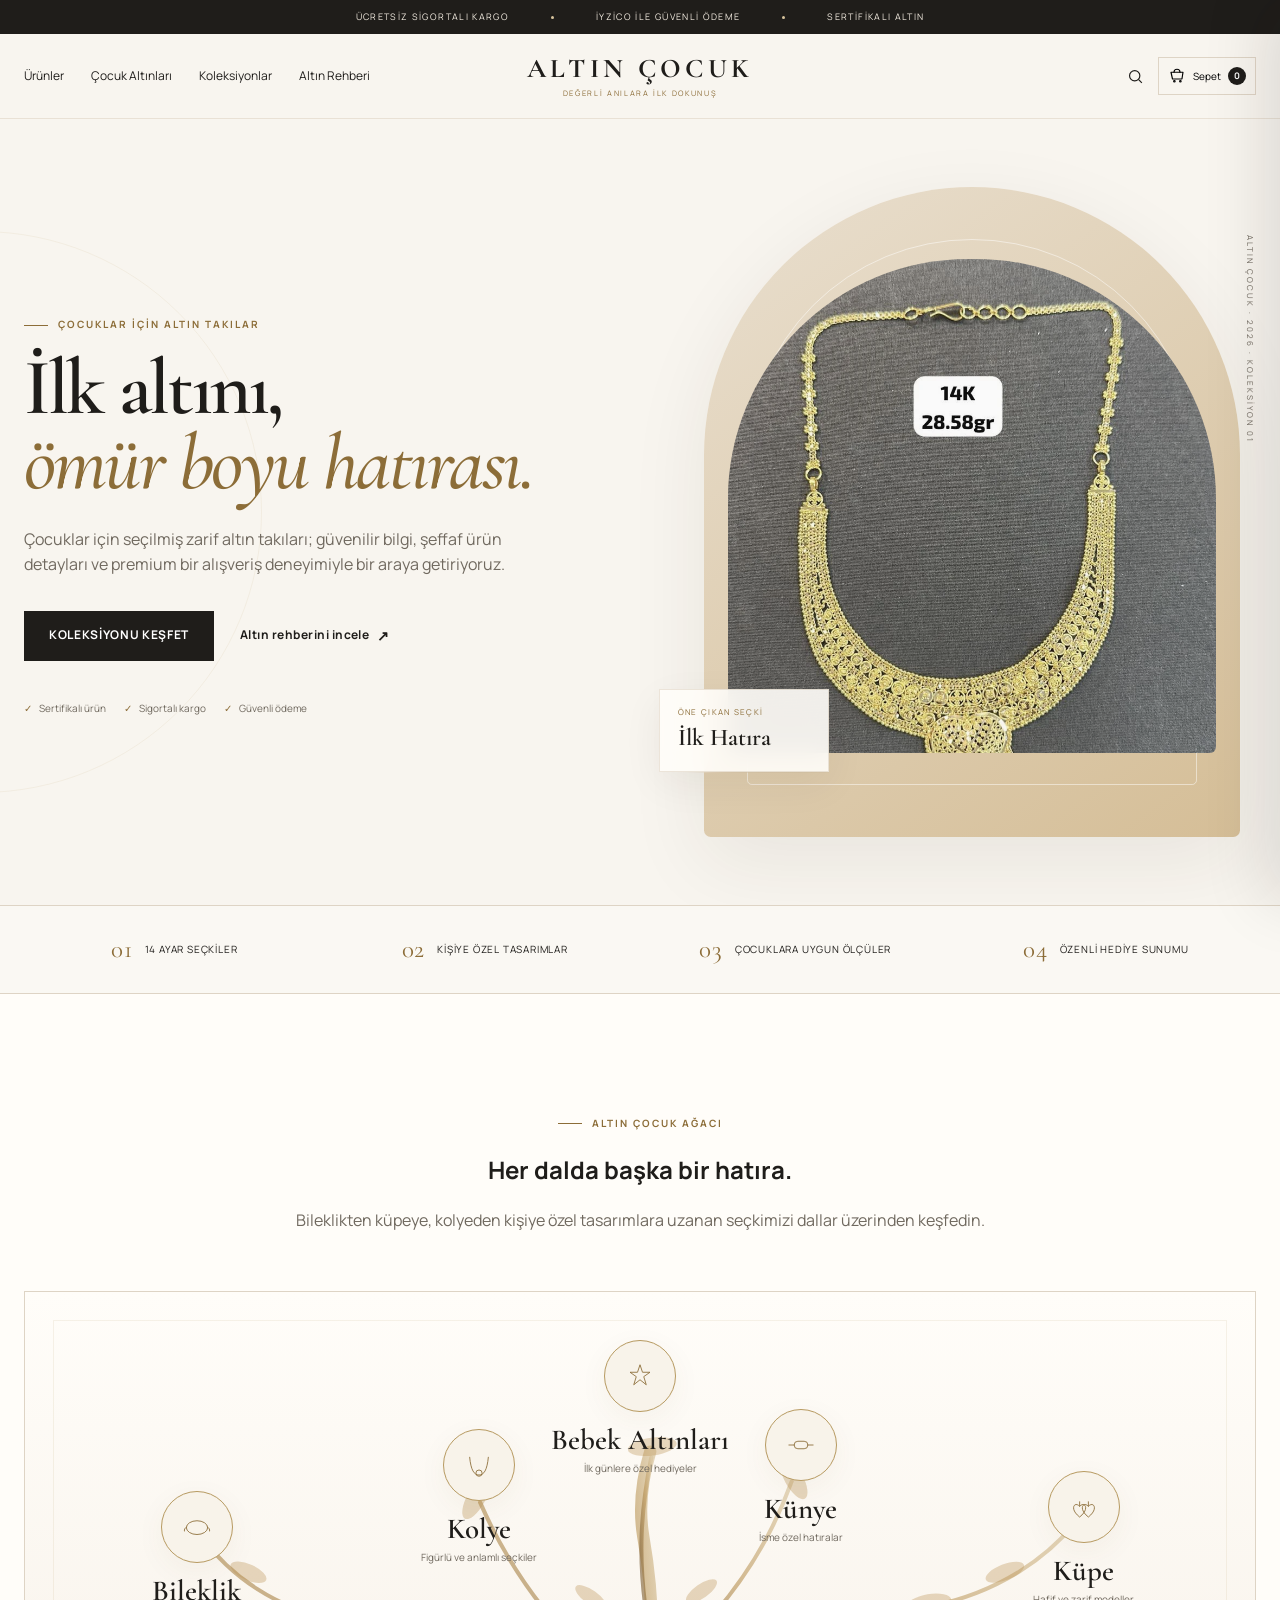
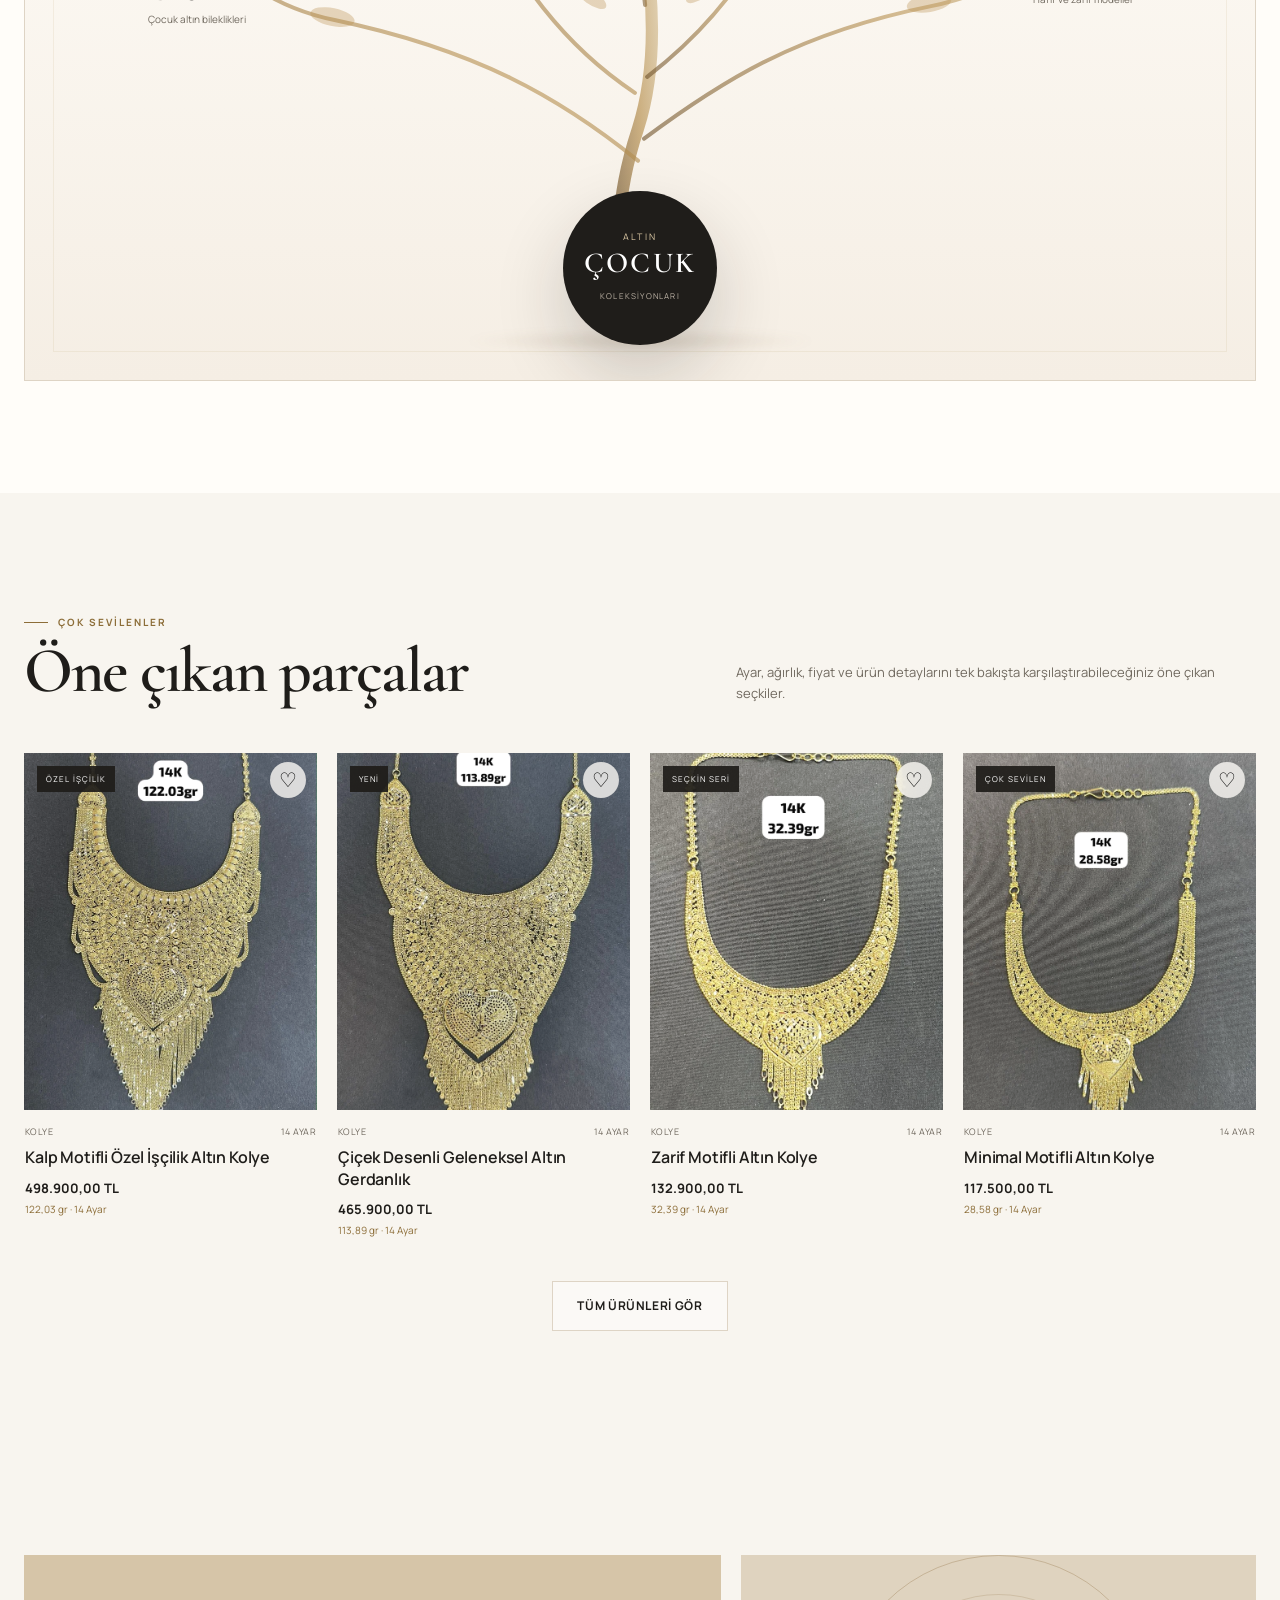
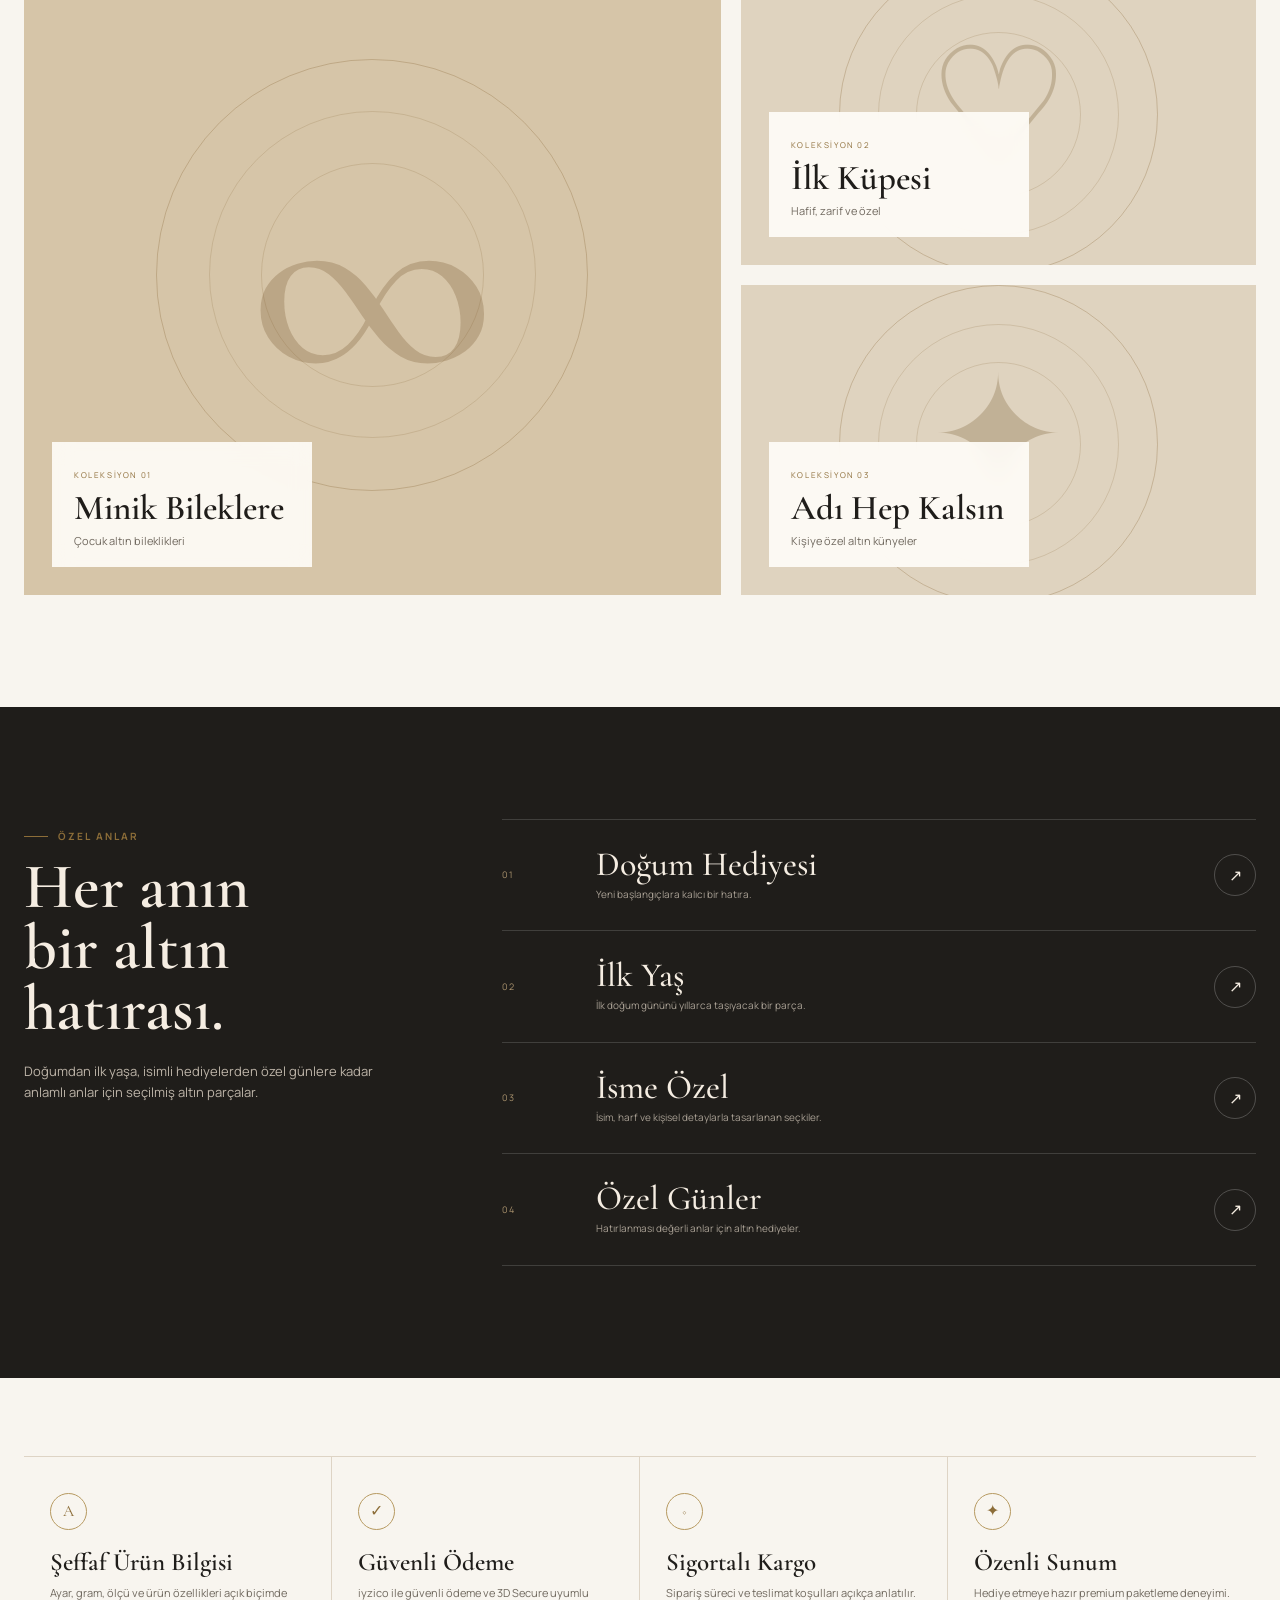
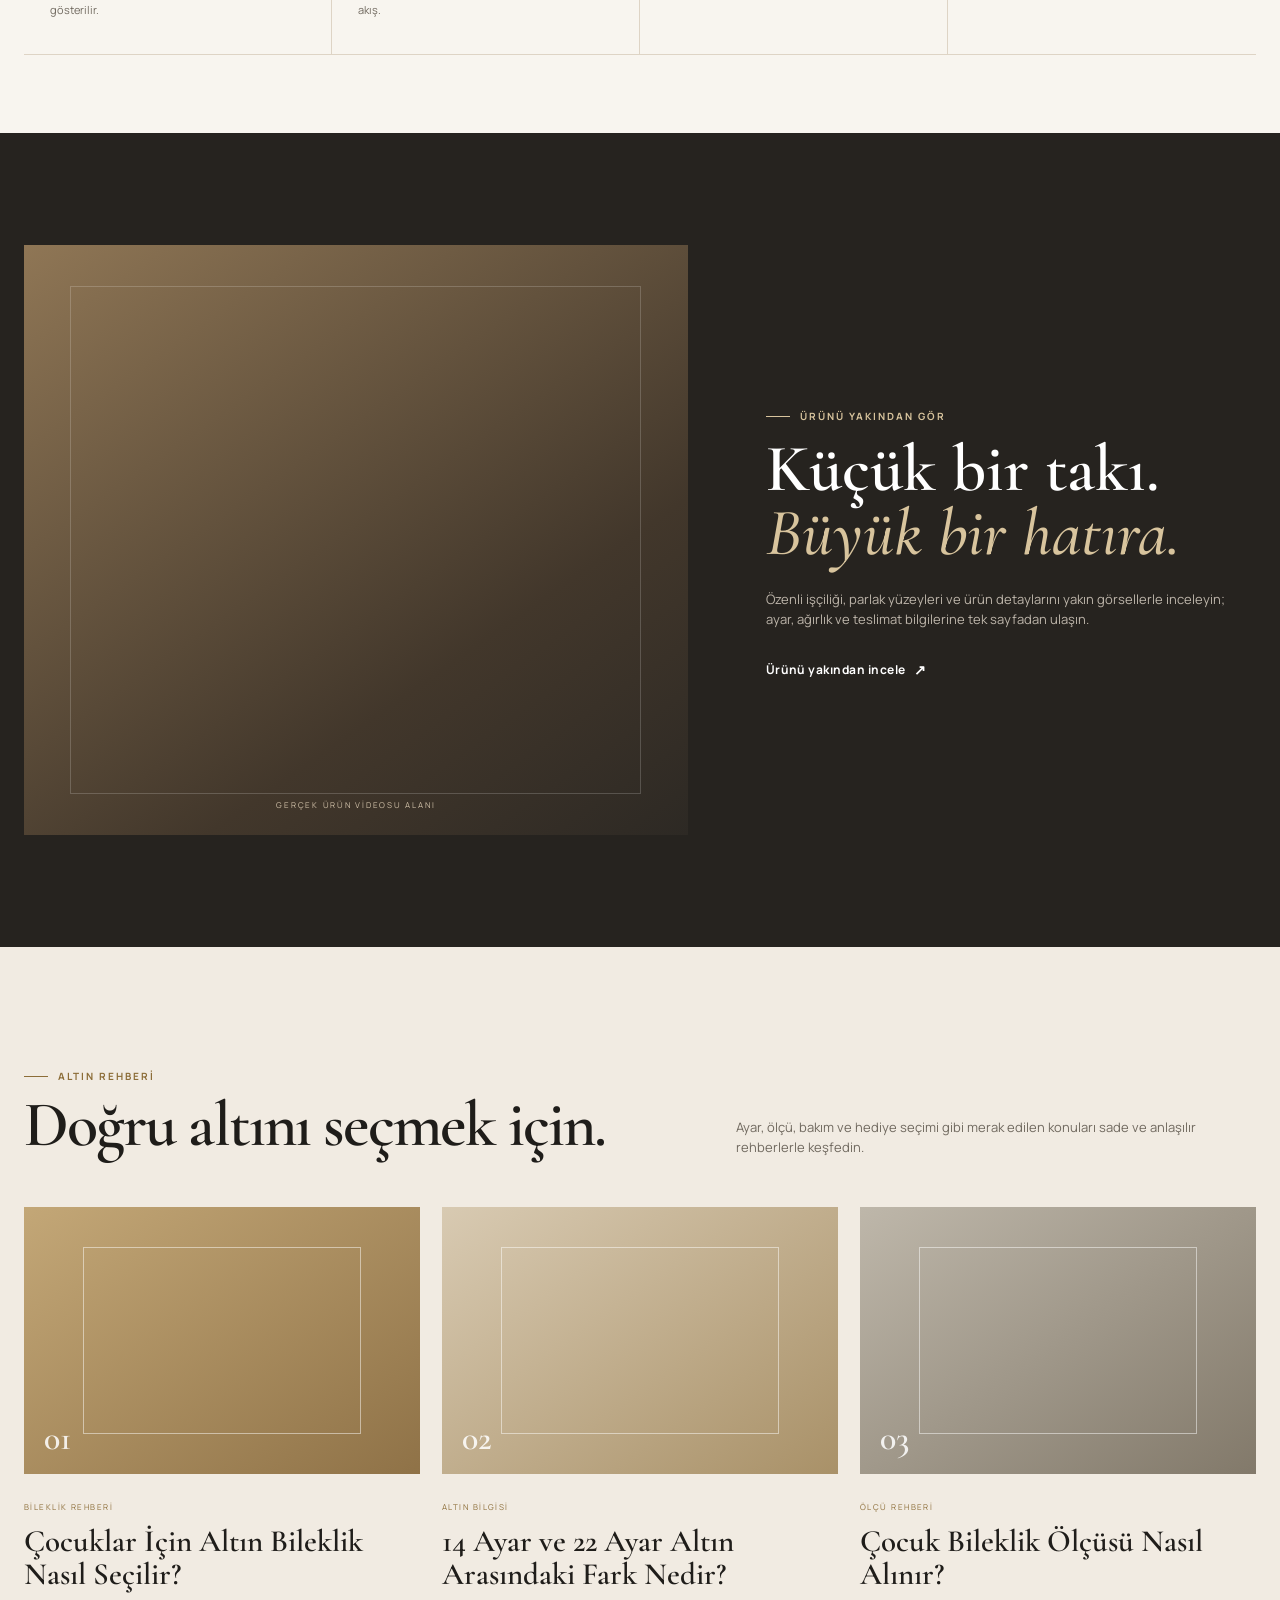
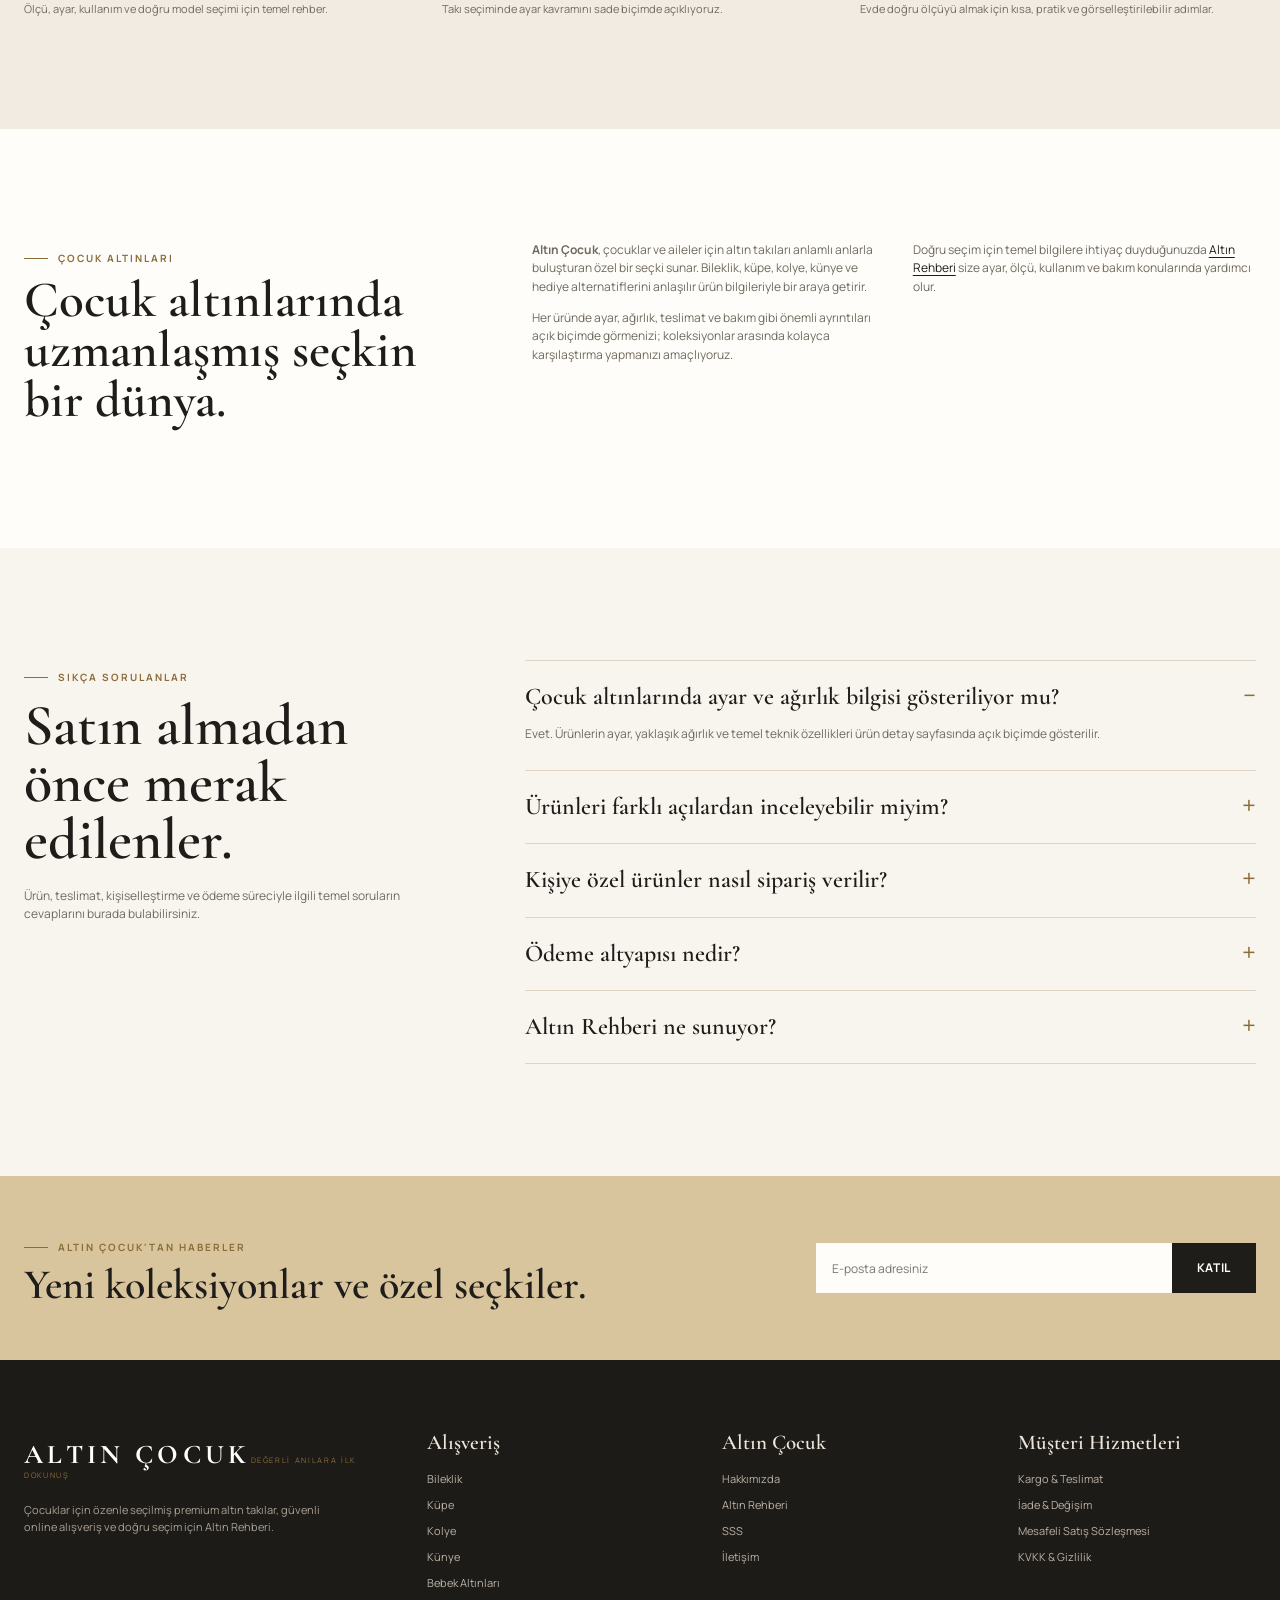
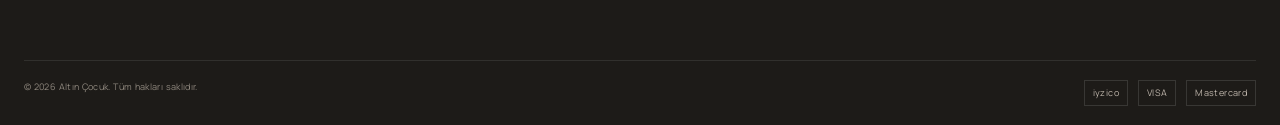
==== commit 4597d4c7: "Upload client demo v5 mobile" ====
--- a/index.html
+++ b/index.html
@@ -27,7 +27,7 @@
 <button aria-expanded="false" aria-label="Menüyü aç" class="icon-button mobile-menu-button" id="menuToggle" type="button"><svg viewbox="0 0 24 24"><path d="M4 8h16M4 16h16"></path></svg></button>
 <nav aria-label="Ana menü" class="nav desktop-only"><a href="products.html">Ürünler</a><a href="category.html">Çocuk Altınları</a><a href="index.html#collections">Koleksiyonlar</a><a href="guide.html">Altın Rehberi</a></nav>
 <a aria-label="Altın Çocuk ana sayfa" class="brand" href="index.html"><span class="brand__mark">ALTIN ÇOCUK</span><span class="brand__tag">değerli anılara ilk dokunuş</span></a>
-<div class="nav header-actions"><button aria-label="Ara" class="icon-button" data-open-search="" type="button"><svg viewbox="0 0 24 24"><circle cx="11" cy="11" r="6.5"></circle><path d="m16 16 4 4"></path></svg></button><button aria-label="Sepeti aç" class="cart-pill" data-open-cart="" type="button">Sepet <b data-cart-count="">0</b></button></div></div>
+<div class="nav header-actions"><button aria-label="Ara" class="icon-button" data-open-search="" type="button"><svg viewbox="0 0 24 24"><circle cx="11" cy="11" r="6.5"></circle><path d="m16 16 4 4"></path></svg></button><button aria-label="Sepeti aç" class="cart-pill" data-open-cart="" type="button"><svg aria-hidden="true" class="cart-pill__icon" viewBox="0 0 24 24"><path d="M4 7h16l-1.4 9H6L4 7Z"></path><path d="M8 7a4 4 0 0 1 8 0"></path><circle cx="8.5" cy="19" r="1"></circle><circle cx="16.5" cy="19" r="1"></circle></svg><span class="cart-pill__label">Sepet</span><b data-cart-count="">0</b></button></div></div>
 <nav aria-label="Mobil menü" class="mobile-panel" id="mobilePanel"><div class="mobile-panel__title">Koleksiyonları Keşfet</div><a href="products.html">Tüm Ürünler <span>→</span></a><a href="category.html">Bileklik <span>→</span></a><a href="category.html">Küpe <span>→</span></a><a href="products.html">Kolye <span>→</span></a><a href="category.html">Künye <span>→</span></a><a href="index.html#collections">Koleksiyonlar <span>→</span></a><a href="guide.html">Altın Rehberi <span>→</span></a></nav></header>
 <main id="main">
 <section class="hero">
--- a/styles.css
+++ b/styles.css
@@ -5,10 +5,10 @@
   --serif:"Cormorant Garamond",Georgia,serif;--sans:Manrope,Arial,sans-serif;
   --radius:2px;--container:1240px;--header-h:84px;
 }
-*{box-sizing:border-box}html{scroll-behavior:smooth}body{margin:0;color:var(--ink);background:var(--bg);font-family:var(--sans);line-height:1.55;-webkit-font-smoothing:antialiased}body.no-scroll{overflow:hidden}button,input{font:inherit}button,a{tap-highlight-color:transparent}a{color:inherit}.container{width:min(var(--container),calc(100% - 48px));margin-inline:auto}.section{padding:112px 0}.section--tight{padding:78px 0}.skip-link{position:fixed;left:12px;top:-80px;background:#fff;padding:11px 14px;z-index:200}.skip-link:focus{top:12px}.eyebrow{display:inline-flex;gap:10px;align-items:center;color:var(--gold-deep);font-size:10px;font-weight:700;letter-spacing:.2em;text-transform:uppercase}.eyebrow:before{content:"";width:24px;height:1px;background:currentColor}.display{font-family:var(--serif);font-weight:600;letter-spacing:-.035em;line-height:.94}.muted{color:var(--muted)}.text-link{display:inline-flex;align-items:center;gap:8px;text-decoration:none;font-size:12px;font-weight:700;letter-spacing:.04em}.text-link:after{content:"↗";font-size:14px;transition:transform .25s}.text-link:hover:after{transform:translate(3px,-3px)}.btn{min-height:50px;padding:0 24px;display:inline-flex;align-items:center;justify-content:center;gap:10px;border:1px solid transparent;text-decoration:none;font-size:12px;font-weight:700;letter-spacing:.055em;text-transform:uppercase;cursor:pointer;transition:.25s}.btn--dark{background:var(--ink);color:#fff}.btn--dark:hover{background:#342f29}.btn--ghost{border-color:var(--line);background:rgba(255,255,255,.4)}.btn--ghost:hover{border-color:var(--gold)}.btn--light{background:#fff;color:var(--ink)}.icon-button{width:40px;height:40px;border:0;background:transparent;display:grid;place-items:center;cursor:pointer;color:inherit}.icon-button svg{width:19px;height:19px;stroke:currentColor;fill:none;stroke-width:1.5}.screen-reader{position:absolute!important;width:1px;height:1px;padding:0;margin:-1px;overflow:hidden;clip:rect(0,0,0,0);white-space:nowrap;border:0}
+*{box-sizing:border-box}html{scroll-behavior:smooth;overflow-x:hidden}body{margin:0;color:var(--ink);background:var(--bg);font-family:var(--sans);line-height:1.55;-webkit-font-smoothing:antialiased;overflow-x:hidden}body.no-scroll{overflow:hidden}button,input{font:inherit}button,a{tap-highlight-color:transparent}a{color:inherit}.container{width:min(var(--container),calc(100% - 48px));margin-inline:auto}.section{padding:112px 0}.section--tight{padding:78px 0}.skip-link{position:fixed;left:12px;top:-80px;background:#fff;padding:11px 14px;z-index:200}.skip-link:focus{top:12px}.eyebrow{display:inline-flex;gap:10px;align-items:center;color:var(--gold-deep);font-size:10px;font-weight:700;letter-spacing:.2em;text-transform:uppercase}.eyebrow:before{content:"";width:24px;height:1px;background:currentColor}.display{font-family:var(--serif);font-weight:600;letter-spacing:-.035em;line-height:.94}.muted{color:var(--muted)}.text-link{display:inline-flex;align-items:center;gap:8px;text-decoration:none;font-size:12px;font-weight:700;letter-spacing:.04em}.text-link:after{content:"↗";font-size:14px;transition:transform .25s}.text-link:hover:after{transform:translate(3px,-3px)}.btn{min-height:50px;padding:0 24px;display:inline-flex;align-items:center;justify-content:center;gap:10px;border:1px solid transparent;text-decoration:none;font-size:12px;font-weight:700;letter-spacing:.055em;text-transform:uppercase;cursor:pointer;transition:.25s}.btn--dark{background:var(--ink);color:#fff}.btn--dark:hover{background:#342f29}.btn--ghost{border-color:var(--line);background:rgba(255,255,255,.4)}.btn--ghost:hover{border-color:var(--gold)}.btn--light{background:#fff;color:var(--ink)}.icon-button{width:40px;height:40px;border:0;background:transparent;display:grid;place-items:center;cursor:pointer;color:inherit}.icon-button svg{width:19px;height:19px;stroke:currentColor;fill:none;stroke-width:1.5}.screen-reader{position:absolute!important;width:1px;height:1px;padding:0;margin:-1px;overflow:hidden;clip:rect(0,0,0,0);white-space:nowrap;border:0}
 
 /* utility + header */
-.announcement{background:var(--ink);color:#f4ede2;min-height:34px;display:flex;align-items:center;overflow:hidden}.announcement__inner{display:flex;align-items:center;justify-content:center;gap:42px;font-size:9px;letter-spacing:.15em;text-transform:uppercase;white-space:nowrap}.announcement__inner i{width:3px;height:3px;border-radius:50%;background:var(--gold-2)}.site-header{position:sticky;top:0;z-index:80;background:rgba(248,245,239,.92);backdrop-filter:blur(18px);border-bottom:1px solid var(--line-soft);transition:box-shadow .25s,background .25s}.site-header.is-scrolled{box-shadow:0 9px 30px rgba(31,29,26,.05);background:rgba(255,253,249,.96)}.header__main{height:var(--header-h);display:grid;grid-template-columns:1fr auto 1fr;gap:28px;align-items:center}.nav{display:flex;align-items:center;gap:27px}.nav a{text-decoration:none;font-size:12px;position:relative}.nav a:after{content:"";position:absolute;left:0;right:100%;bottom:-8px;height:1px;background:var(--gold);transition:right .25s}.nav a:hover:after{right:0}.brand{display:flex;flex-direction:column;text-decoration:none;text-align:center;align-items:center;line-height:1;color:var(--ink)}.brand__mark{font-family:var(--serif);font-weight:700;font-size:27px;letter-spacing:.16em}.brand__tag{margin-top:8px;font-size:7.5px;letter-spacing:.22em;text-transform:uppercase;color:var(--gold-deep)}.header-actions{justify-content:flex-end;gap:3px}.cart-pill{min-width:76px;height:36px;padding:0 10px;border:1px solid var(--line);background:transparent;font-size:10px;cursor:pointer;display:flex;gap:8px;align-items:center;justify-content:center}.cart-pill b{width:18px;height:18px;border-radius:50%;background:var(--ink);color:#fff;display:grid;place-items:center;font-size:9px}.mobile-menu-button{display:none}.mobile-panel{display:none}
+.announcement{background:var(--ink);color:#f4ede2;min-height:34px;display:flex;align-items:center;overflow:hidden}.announcement__inner{display:flex;align-items:center;justify-content:center;gap:42px;font-size:9px;letter-spacing:.15em;text-transform:uppercase;white-space:nowrap}.announcement__inner i{width:3px;height:3px;border-radius:50%;background:var(--gold-2)}.site-header{position:sticky;top:0;z-index:80;background:rgba(248,245,239,.92);backdrop-filter:blur(18px);border-bottom:1px solid var(--line-soft);transition:box-shadow .25s,background .25s}.site-header.is-scrolled{box-shadow:0 9px 30px rgba(31,29,26,.05);background:rgba(255,253,249,.96)}.header__main{height:var(--header-h);display:grid;grid-template-columns:1fr auto 1fr;gap:28px;align-items:center}.nav{display:flex;align-items:center;gap:27px}.nav a{text-decoration:none;font-size:12px;position:relative}.nav a:after{content:"";position:absolute;left:0;right:100%;bottom:-8px;height:1px;background:var(--gold);transition:right .25s}.nav a:hover:after{right:0}.brand{display:flex;flex-direction:column;text-decoration:none;text-align:center;align-items:center;line-height:1;color:var(--ink)}.brand__mark{font-family:var(--serif);font-weight:700;font-size:27px;letter-spacing:.16em}.brand__tag{margin-top:8px;font-size:7.5px;letter-spacing:.22em;text-transform:uppercase;color:var(--gold-deep)}.header-actions{justify-content:flex-end;gap:3px}.cart-pill{min-width:92px;height:38px;padding:0 9px;border:1px solid var(--line);background:transparent;font-size:10px;cursor:pointer;display:flex;gap:7px;align-items:center;justify-content:center}.cart-pill__icon{width:18px;height:18px;stroke:currentColor;fill:none;stroke-width:1.55;stroke-linecap:round;stroke-linejoin:round;flex:0 0 auto}.cart-pill__label{line-height:1}.cart-pill b{width:18px;height:18px;border-radius:50%;background:var(--ink);color:#fff;display:grid;place-items:center;font-size:9px;flex:0 0 auto}.mobile-menu-button{display:none}.mobile-panel{display:none}
 
 /* overlays */
 .overlay{position:fixed;inset:0;background:rgba(17,15,13,.36);backdrop-filter:blur(4px);z-index:110;opacity:0;pointer-events:none;transition:.25s}.overlay.is-open{opacity:1;pointer-events:auto}.search-panel{position:fixed;z-index:120;top:0;left:0;right:0;background:var(--paper);padding:28px 0 46px;transform:translateY(-110%);transition:transform .35s cubic-bezier(.2,.75,.2,1)}.search-panel.is-open{transform:none}.search-panel__top{display:flex;align-items:center;justify-content:space-between}.search-panel__form{max-width:820px;margin:42px auto 0;border-bottom:1px solid var(--ink);display:flex;align-items:center}.search-panel__form input{width:100%;border:0;background:transparent;outline:0;padding:14px 4px;font-family:var(--serif);font-size:42px}.search-panel__hint{max-width:820px;margin:16px auto 0;font-size:11px;color:var(--muted)}.drawer{position:fixed;top:0;right:0;height:100dvh;width:min(430px,100%);z-index:130;background:var(--paper);transform:translateX(102%);transition:transform .35s cubic-bezier(.2,.75,.2,1);display:flex;flex-direction:column;box-shadow:-24px 0 60px rgba(21,18,14,.12)}.drawer.is-open{transform:none}.drawer__head{height:82px;padding:0 26px;display:flex;align-items:center;justify-content:space-between;border-bottom:1px solid var(--line)}.drawer__body{padding:30px 26px;flex:1}.drawer__empty{height:100%;display:flex;align-items:center;justify-content:center;text-align:center;flex-direction:column}.drawer__empty .ring{width:88px;height:88px;border:1px solid var(--gold);border-radius:50%;margin-bottom:20px;display:grid;place-items:center;font-family:var(--serif);font-size:28px;color:var(--gold-deep)}.drawer__empty h3{font:600 32px/1 var(--serif);margin:0 0 10px}.drawer__empty p{max-width:270px;color:var(--muted);font-size:12px}
@@ -25,7 +25,7 @@
 .category-tree{background:var(--paper)}.tree-shell{position:relative;min-height:690px;border:1px solid var(--line);background:linear-gradient(180deg,#fffdf9,#f5eee4);overflow:hidden}.tree-shell:before{content:"";position:absolute;inset:28px;border:1px solid rgba(183,154,97,.12)}.tree-lines{position:absolute;inset:0;width:100%;height:100%}.tree-lines path{fill:none;stroke:url(#branchGold);stroke-width:1.5;opacity:.72}.tree-center{position:absolute;left:50%;bottom:56px;transform:translateX(-50%);width:194px;height:194px;border-radius:50%;background:var(--ink);color:white;display:grid;place-items:center;text-align:center;box-shadow:0 30px 70px rgba(31,29,26,.19);z-index:3}.tree-center__inner span{display:block;font-size:9px;letter-spacing:.25em;color:#dbc8a4}.tree-center__inner strong{display:block;font:600 36px/1 var(--serif);letter-spacing:.07em;margin:4px 0}.tree-center__inner small{font-size:8px;letter-spacing:.15em;text-transform:uppercase;color:#bdb3a6}.category-node{position:absolute;width:220px;text-decoration:none;color:var(--ink);display:flex;flex-direction:column;align-items:center;text-align:center;z-index:4}.category-node__medallion{width:72px;height:72px;border-radius:50%;background:#f8f3ea;border:1px solid var(--gold);display:grid;place-items:center;margin-bottom:13px;transition:.28s;box-shadow:0 8px 30px rgba(99,73,34,.05)}.category-node__medallion svg{width:30px;height:30px;stroke:var(--gold-deep);fill:none;stroke-width:1.4}.category-node strong{font:600 29px/1 var(--serif)}.category-node small{margin-top:7px;color:var(--muted);font-size:10px}.category-node:hover .category-node__medallion{transform:translateY(-5px);background:var(--ink)}.category-node:hover .category-node__medallion svg{stroke:#e4d2ad}.category-node--1{left:7%;top:16%}.category-node--2{right:6%;top:14%}.category-node--3{left:19%;top:50%}.category-node--4{right:18%;top:49%}.category-node--5{left:50%;transform:translateX(-50%);top:10%}
 
 /* products */
-.products{background:var(--bg)}.product-grid{display:grid;grid-template-columns:repeat(4,1fr);gap:20px}.product-card{min-width:0}.product-card__link{text-decoration:none;color:inherit}.product-card__media{aspect-ratio:.82;position:relative;overflow:hidden;background:#eee6da}.product-card__media img{width:100%;height:100%;object-fit:cover;transition:transform .5s cubic-bezier(.2,.75,.2,1)}.product-card:hover .product-card__media img{transform:scale(1.035)}.badge{position:absolute;z-index:2;left:13px;top:13px;background:rgba(31,29,26,.92);color:#fff;padding:7px 9px;font-size:8px;letter-spacing:.13em;text-transform:uppercase}.badge--light{background:rgba(255,253,249,.88);color:var(--ink)}.fav{position:absolute;z-index:3;right:11px;top:9px;width:36px;height:36px;border:0;background:rgba(255,253,249,.78);backdrop-filter:blur(8px);border-radius:50%;font-size:20px;cursor:pointer;display:grid;place-items:center;transition:.2s}.fav:hover{background:#fff}.quick-add{position:absolute;z-index:3;left:12px;right:12px;bottom:12px;height:42px;border:0;background:rgba(31,29,26,.93);color:#fff;text-transform:uppercase;letter-spacing:.12em;font-size:9px;font-weight:700;transform:translateY(64px);transition:.3s;cursor:pointer}.product-card:hover .quick-add{transform:none}.product-card__body{padding:15px 1px 0}.product-card__meta{display:flex;justify-content:space-between;align-items:center;color:var(--muted);font-size:9px;letter-spacing:.05em;text-transform:uppercase}.product-card h3{font:600 16px/1.35 var(--sans);margin:8px 0 9px;letter-spacing:-.01em}.product-card__price{font-size:13px;font-weight:700}.product-card__note{font-size:10px;color:var(--gold-deep);margin-top:4px}
+.products{background:var(--bg)}.product-grid{display:grid;grid-template-columns:repeat(4,1fr);gap:20px}.product-card{min-width:0}.product-card__link{text-decoration:none;color:inherit}.product-card__media{aspect-ratio:.82;position:relative;overflow:hidden;background:#eee6da}.product-card__media img{width:100%;height:100%;object-fit:cover;transition:transform .5s cubic-bezier(.2,.75,.2,1)}.product-card:hover .product-card__media img{transform:scale(1.035)}.badge{position:absolute;z-index:2;left:13px;top:13px;background:rgba(31,29,26,.92);color:#fff;padding:7px 9px;font-size:8px;letter-spacing:.13em;text-transform:uppercase}.badge--light{background:rgba(255,253,249,.88);color:var(--ink)}.fav{position:absolute;z-index:3;right:11px;top:9px;width:36px;height:36px;border:0;background:rgba(255,253,249,.78);backdrop-filter:blur(8px);border-radius:50%;font-size:20px;cursor:pointer;display:grid;place-items:center;transition:.2s}.fav:hover{background:#fff}.product-card .quick-add{position:absolute;z-index:3;left:12px;right:12px;bottom:12px;height:42px;border:0;background:rgba(31,29,26,.93);color:#fff;text-transform:uppercase;letter-spacing:.12em;font-size:9px;font-weight:700;transform:translateY(64px);transition:.3s;cursor:pointer}.product-card:hover .quick-add{transform:none}.product-card__body{padding:15px 1px 0}.product-card__meta{display:flex;justify-content:space-between;align-items:center;color:var(--muted);font-size:9px;letter-spacing:.05em;text-transform:uppercase}.product-card h3{font:600 16px/1.35 var(--sans);margin:8px 0 9px;letter-spacing:-.01em}.product-card__price{font-size:13px;font-weight:700}.product-card__note{font-size:10px;color:var(--gold-deep);margin-top:4px}
 
 /* editorial collections */
 .collection-grid{display:grid;grid-template-columns:1.15fr .85fr;grid-template-rows:1fr 1fr;gap:20px}.collection-card{min-height:300px;position:relative;overflow:hidden;text-decoration:none;color:var(--ink);display:flex;align-items:flex-end;background:#dfd3bf}.collection-card--large{grid-row:1/3;min-height:640px;background:#d6c5a8}.collection-card__art{position:absolute;inset:0;display:grid;place-items:center}.collection-card__ring{width:62%;aspect-ratio:1;border:1px solid rgba(130,94,44,.28);border-radius:50%;position:relative}.collection-card__ring:before,.collection-card__ring:after{content:"";position:absolute;border-radius:50%;border:1px solid rgba(130,94,44,.18)}.collection-card__ring:before{inset:12%}.collection-card__ring:after{inset:24%}.collection-card__symbol{font:500 160px/1 var(--serif);color:rgba(116,84,41,.27);position:absolute}.collection-card--large .collection-card__symbol{font-size:300px}.collection-card__copy{position:relative;margin:28px;background:rgba(255,253,249,.9);backdrop-filter:blur(10px);padding:18px 22px;min-width:260px;max-width:370px}.collection-card__copy span{font-size:8px;letter-spacing:.2em;text-transform:uppercase;color:var(--gold-deep)}.collection-card__copy h3{font:600 35px/1 var(--serif);margin:6px 0}.collection-card__copy p{margin:0;color:var(--muted);font-size:11px}.collection-card:hover .collection-card__ring{transform:scale(1.035);transition:.5s}
@@ -67,10 +67,10 @@
 .reveal{opacity:0;transform:translateY(18px);transition:opacity .65s ease,transform .65s ease}.reveal.is-visible{opacity:1;transform:none}@media(prefers-reduced-motion:reduce){*{scroll-behavior:auto!important;transition:none!important}.reveal{opacity:1;transform:none}}
 
 @media(max-width:980px){
-  :root{--header-h:72px}.desktop-only{display:none!important}.mobile-menu-button{display:grid}.header__main{grid-template-columns:auto 1fr auto}.brand__mark{font-size:23px}.brand__tag{display:none}.mobile-panel{position:absolute;left:0;right:0;top:var(--header-h);display:flex;flex-direction:column;background:var(--paper);border-bottom:1px solid var(--line);padding:12px 24px 24px;transform:translateY(-130%);opacity:0;pointer-events:none;transition:.3s;z-index:-1}.mobile-panel.is-open{transform:none;opacity:1;pointer-events:auto}.mobile-panel a{text-decoration:none;padding:13px 0;border-bottom:1px solid var(--line);font-size:12px}.hero{min-height:auto}.hero__grid{grid-template-columns:1fr;gap:45px;padding:58px 0 68px}.hero__copy{text-align:center}.hero__copy>p{margin-inline:auto}.hero__actions,.hero__trust{justify-content:center}.hero-stage{height:560px;max-width:680px;width:100%;margin:auto}.hero-stage__arch{inset:0 55px}.hero-stage__image{inset:58px 82px 76px}.brand-strip__inner{grid-template-columns:1fr 1fr;row-gap:20px}.section{padding:88px 0}.tree-shell{min-height:760px}.tree-lines{display:none}.tree-center{top:42px;bottom:auto;width:155px;height:155px}.category-node{left:50%!important;right:auto!important;transform:translateX(-50%)!important;width:82%;border-top:1px solid var(--line);padding:15px 0;display:grid;grid-template-columns:62px 1fr;column-gap:16px;text-align:left;align-items:center}.category-node__medallion{grid-row:1/3;margin:0;width:54px;height:54px}.category-node strong{font-size:26px}.category-node small{margin:2px 0 0}.category-node--1{top:228px}.category-node--2{top:330px}.category-node--3{top:432px}.category-node--4{top:534px}.category-node--5{top:636px}.product-grid,.catalog-grid{grid-template-columns:repeat(2,1fr)}.collection-grid,.occasion-grid,.story__grid,.seo-band__grid,.faq-grid,.category-seo,.product-layout,.guide-hero__grid,.guide-featured{grid-template-columns:1fr}.collection-card--large{grid-row:auto;min-height:470px}.collection-card{min-height:400px}.occasion-intro,.faq-intro,.product-info,.article-toc{position:static}.occasion-grid,.story__grid,.faq-grid{gap:48px}.trust-grid{grid-template-columns:1fr 1fr}.trust-item:nth-child(2){border-right:0}.trust-item{border-bottom:1px solid var(--line)}.article-grid{grid-template-columns:1fr 1fr}.seo-band__grid{gap:30px}.seo-copy{columns:1}.newsletter__inner{grid-template-columns:1fr;gap:28px}.newsletter-form{min-width:0;width:100%}.footer__grid{grid-template-columns:1.2fr 1fr 1fr}.footer__grid>div:last-child{grid-column:2/4}.product-info{padding-top:30px}.article-layout{grid-template-columns:minmax(0,700px);padding-inline:24px}.article-toc{display:none}.article-cover{height:440px}
+  :root{--header-h:72px}.desktop-only{display:none!important}.mobile-menu-button{display:grid;position:relative;z-index:3}.header__main{grid-template-columns:auto 1fr auto;position:relative}.header__main>.brand{position:absolute;left:50%;top:50%;transform:translate(-50%,-50%);z-index:2;white-space:nowrap}.header-actions{position:relative;z-index:3}.brand__mark{font-size:23px}.brand__tag{display:none}.mobile-panel{position:absolute;left:0;right:0;top:var(--header-h);display:flex;flex-direction:column;background:var(--paper);border-bottom:1px solid var(--line);padding:12px 24px 24px;transform:translateY(-130%);opacity:0;pointer-events:none;transition:.3s;z-index:-1}.mobile-panel.is-open{transform:none;opacity:1;pointer-events:auto}.mobile-panel a{text-decoration:none;padding:13px 0;border-bottom:1px solid var(--line);font-size:12px}.hero{min-height:auto}.hero__grid{grid-template-columns:1fr;gap:45px;padding:58px 0 68px}.hero__copy{text-align:center}.hero__copy>p{margin-inline:auto}.hero__actions,.hero__trust{justify-content:center}.hero-stage{height:560px;max-width:680px;width:100%;margin:auto}.hero-stage__arch{inset:0 55px}.hero-stage__image{inset:58px 82px 76px}.brand-strip__inner{grid-template-columns:1fr 1fr;row-gap:20px}.section{padding:88px 0}.tree-shell{min-height:760px}.tree-lines{display:none}.tree-center{top:42px;bottom:auto;width:155px;height:155px}.category-node{left:50%!important;right:auto!important;transform:translateX(-50%)!important;width:82%;border-top:1px solid var(--line);padding:15px 0;display:grid;grid-template-columns:62px 1fr;column-gap:16px;text-align:left;align-items:center}.category-node__medallion{grid-row:1/3;margin:0;width:54px;height:54px}.category-node strong{font-size:26px}.category-node small{margin:2px 0 0}.category-node--1{top:228px}.category-node--2{top:330px}.category-node--3{top:432px}.category-node--4{top:534px}.category-node--5{top:636px}.product-grid,.catalog-grid{grid-template-columns:repeat(2,1fr)}.product-card .quick-add{transform:none}.collection-grid,.occasion-grid,.story__grid,.seo-band__grid,.faq-grid,.category-seo,.product-layout,.guide-hero__grid,.guide-featured{grid-template-columns:1fr}.collection-card--large{grid-row:auto;min-height:470px}.collection-card{min-height:400px}.occasion-intro,.faq-intro,.product-info,.article-toc{position:static}.occasion-grid,.story__grid,.faq-grid{gap:48px}.trust-grid{grid-template-columns:1fr 1fr}.trust-item:nth-child(2){border-right:0}.trust-item{border-bottom:1px solid var(--line)}.article-grid{grid-template-columns:1fr 1fr}.seo-band__grid{gap:30px}.seo-copy{columns:1}.newsletter__inner{grid-template-columns:1fr;gap:28px}.newsletter-form{min-width:0;width:100%}.footer__grid{grid-template-columns:1.2fr 1fr 1fr}.footer__grid>div:last-child{grid-column:2/4}.product-info{padding-top:30px}.article-layout{grid-template-columns:minmax(0,700px);padding-inline:24px}.article-toc{display:none}.article-cover{height:440px}
 }
 @media(max-width:620px){
-  .container{width:min(100% - 28px,var(--container))}.announcement__inner{gap:14px;font-size:8px}.announcement__inner span:nth-of-type(2),.announcement__inner i:nth-of-type(2){display:none}.header-actions{gap:0}.header-actions .icon-button:nth-child(2){display:none}.cart-pill{min-width:52px;font-size:0}.cart-pill b{margin:0}.hero__grid{padding-top:40px}.hero__copy h1{font-size:52px}.hero__copy>p{font-size:14px}.hero__actions{flex-direction:column;gap:17px}.hero__actions .btn{width:100%}.hero__trust{gap:10px;flex-wrap:wrap;font-size:9px}.hero-stage{height:445px}.hero-stage__arch{inset:0 12px}.hero-stage__image{inset:48px 32px 72px}.hero-stage__label{left:0;bottom:46px}.hero-stage__index{display:none}.brand-strip__inner{grid-template-columns:1fr}.brand-strip__item{justify-content:flex-start}.section{padding:70px 0}.section-head{display:block}.section-head p{margin-top:16px}.section-head h2{font-size:46px}.section-head--center{margin-bottom:40px}.tree-shell{min-height:690px}.category-node{width:88%;grid-template-columns:52px 1fr}.category-node__medallion{width:46px;height:46px}.category-node--1{top:210px}.category-node--2{top:302px}.category-node--3{top:394px}.category-node--4{top:486px}.category-node--5{top:578px}.product-grid,.catalog-grid{gap:24px 10px}.product-card h3{font-size:18px}.quick-add{display:none}.collection-card,.collection-card--large{min-height:340px}.collection-card__copy{margin:16px;min-width:0;max-width:calc(100% - 32px)}.collection-card__copy h3{font-size:30px}.occasion-item{grid-template-columns:48px 1fr auto;gap:12px}.occasion-item h3{font-size:28px}.occasion-item p{display:none}.trust-grid{grid-template-columns:1fr}.trust-item{border-right:0}.story__media{min-height:420px}.story__copy h2{font-size:48px}.article-grid{grid-template-columns:1fr}.seo-copy{font-size:12px}.faq-intro h2{font-size:48px}.newsletter-form{flex-direction:column}.newsletter-form input{height:50px}.footer__grid{grid-template-columns:1fr 1fr;gap:34px}.footer__brand{grid-column:1/3}.footer__grid>div:last-child{grid-column:auto}.footer__bottom{flex-direction:column}.page-hero{padding-top:50px}.page-hero h1{font-size:54px}.category-toolbar{align-items:flex-start;flex-direction:column;gap:14px}.product-gallery{grid-template-columns:1fr}.product-gallery__item:first-child{grid-column:auto;aspect-ratio:.85}.product-info h1{font-size:40px}.purchase-trust{grid-template-columns:1fr}.guide-hero{padding:70px 0}.guide-featured__card{min-height:420px;padding:18px}.article-hero h1{font-size:52px}.article-cover{height:320px}.article-body{font-size:16px}.article-body h2{font-size:36px}
+  .container{width:min(100% - 28px,var(--container))}.announcement__inner{gap:14px;font-size:8px}.announcement__inner span:nth-of-type(2),.announcement__inner i:nth-of-type(2){display:none}.header-actions{gap:0}.cart-pill{min-width:46px;width:46px;height:42px;padding:0;border:0;position:relative;font-size:0}.cart-pill__label{display:none}.cart-pill__icon{width:21px;height:21px}.cart-pill b{position:absolute;right:0;top:0;width:17px;height:17px;font-size:8px;border:2px solid var(--bg);margin:0}.header-actions .icon-button{width:38px;height:42px}.hero__grid{padding-top:40px}.hero__copy h1{font-size:52px}.hero__copy>p{font-size:14px}.hero__actions{flex-direction:column;gap:17px}.hero__actions .btn{width:100%}.hero__trust{gap:10px;flex-wrap:wrap;font-size:9px}.hero-stage{height:445px}.hero-stage__arch{inset:0 12px}.hero-stage__image{inset:48px 32px 72px}.hero-stage__label{left:0;bottom:46px}.hero-stage__index{display:none}.brand-strip__inner{grid-template-columns:1fr}.brand-strip__item{justify-content:flex-start}.section{padding:70px 0}.section-head{display:block}.section-head p{margin-top:16px}.section-head h2{font-size:46px}.section-head--center{margin-bottom:40px}.tree-shell{min-height:690px}.tree-shell:before{inset:12px}.tree-lines{display:block;opacity:.68}.tree-lines .tree-trunk{stroke-width:18}.tree-lines .tree-branch{stroke-width:7}.tree-leaves ellipse{opacity:.42}.tree-center{top:auto;bottom:20px;width:124px;height:124px}.tree-center__inner strong{font-size:23px}.tree-center__inner span{font-size:7px}.tree-center__inner small{font-size:6px}.category-node{width:112px!important;display:flex;flex-direction:column;align-items:center;text-align:center;border:0;padding:7px 5px;background:rgba(255,253,249,.84);backdrop-filter:blur(5px);box-shadow:0 8px 24px rgba(49,39,25,.05);transform:none!important}.category-node__medallion{width:44px;height:44px;margin:0 0 7px;grid-row:auto}.category-node__medallion svg{width:23px;height:23px}.category-node strong{font-size:19px}.category-node small{font-size:7px;line-height:1.25;margin-top:3px}.category-node--1{left:2%!important;top:348px}.category-node--2{left:auto!important;right:2%!important;top:328px}.category-node--3{left:8%!important;top:178px}.category-node--4{left:auto!important;right:8%!important;top:160px}.category-node--5{left:50%!important;top:42px;transform:translateX(-50%)!important}.product-grid,.catalog-grid{gap:24px 10px}.product-card h3{font-size:16px}.product-card .quick-add{display:block;transform:none;left:8px;right:8px;bottom:8px;height:38px;font-size:8px;letter-spacing:.09em}.collection-card,.collection-card--large{min-height:340px}.collection-card__copy{margin:16px;min-width:0;max-width:calc(100% - 32px)}.collection-card__copy h3{font-size:30px}.occasion-item{grid-template-columns:48px 1fr auto;gap:12px}.occasion-item h3{font-size:28px}.occasion-item p{display:none}.trust-grid{grid-template-columns:1fr}.trust-item{border-right:0}.story__media{min-height:420px}.story__copy h2{font-size:48px}.article-grid{grid-template-columns:1fr}.seo-copy{font-size:12px}.faq-intro h2{font-size:48px}.newsletter-form{flex-direction:column}.newsletter-form input{height:50px}.footer__grid{grid-template-columns:1fr 1fr;gap:34px}.footer__brand{grid-column:1/3}.footer__grid>div:last-child{grid-column:auto}.footer__bottom{flex-direction:column}.page-hero{padding-top:50px}.page-hero h1{font-size:54px}.category-toolbar{align-items:flex-start;flex-direction:column;gap:14px}.product-gallery{grid-template-columns:1fr}.product-gallery__item:first-child{grid-column:auto;aspect-ratio:.85}.product-info h1{font-size:40px}.purchase-trust{grid-template-columns:1fr}.guide-hero{padding:70px 0}.guide-featured__card{min-height:420px;padding:18px}.article-hero h1{font-size:52px}.article-cover{height:320px}.article-body{font-size:16px}.article-body h2{font-size:36px}
 }
 
 /* cart / checkout prototypes */
@@ -87,7 +87,7 @@
 .mobile-panel__title{padding:8px 0 18px;font:600 28px/1 var(--serif);color:var(--gold-deep)}.mobile-panel a{display:flex;align-items:center;justify-content:space-between}.mobile-panel a span{font-size:18px;color:var(--gold-deep)}
 .product-page--v3{padding-top:34px}.product-layout--v3{grid-template-columns:minmax(0,1.08fr) minmax(390px,.72fr);gap:52px}.product-gallery--v3{display:grid;grid-template-columns:78px 1fr;gap:12px;position:sticky;top:120px;align-self:start}.product-gallery__rail{display:flex;flex-direction:column;gap:9px}.gallery-thumb{padding:0;border:1px solid var(--line);background:var(--paper);aspect-ratio:.82;cursor:pointer;overflow:hidden;transition:.2s;position:relative}.gallery-thumb:hover,.gallery-thumb.is-active{border-color:var(--ink)}.gallery-thumb img{width:100%;height:100%;object-fit:cover}.gallery-thumb--video{display:grid;place-items:center;align-content:center;gap:4px;color:var(--ink)}.gallery-thumb--video span{font-size:18px}.gallery-thumb--video small{font-size:8px;text-transform:uppercase;letter-spacing:.08em}.product-main-media{position:relative;background:#d8d7d2;min-height:735px;overflow:hidden}.product-main-media img{width:100%;height:100%;min-height:735px;object-fit:cover;object-position:center 52%;transition:transform .45s}.product-main-media.is-zoomed img{transform:scale(1.45);cursor:zoom-out}.media-badge{position:absolute;left:16px;top:16px;z-index:3;background:rgba(255,253,249,.9);backdrop-filter:blur(8px);padding:8px 11px;font-size:8px;font-weight:700;letter-spacing:.11em}.zoom-hint{position:absolute;right:16px;bottom:16px;border:1px solid rgba(255,255,255,.55);background:rgba(31,29,26,.75);color:#fff;backdrop-filter:blur(8px);padding:9px 12px;font-size:9px;cursor:pointer}.product-info--v3{top:118px}.product-title-row{display:grid;grid-template-columns:1fr auto;gap:20px;align-items:start;margin-top:22px}.product-title-row h1{font-size:37px;margin:8px 0 0}.share-btn{border:0;background:transparent;color:var(--muted);font-size:10px;display:flex;gap:6px;align-items:center;cursor:pointer;padding:8px}.product-info__meta--rich{display:grid;grid-template-columns:repeat(3,1fr);gap:1px;background:var(--line);margin:22px 0}.product-info__meta--rich span{background:var(--paper);padding:12px;display:flex;flex-direction:column;gap:2px;font-size:8px;text-transform:uppercase;letter-spacing:.06em}.product-info__meta--rich b{font-size:11px;color:var(--ink);text-transform:none;letter-spacing:0}.price-zone{padding:18px 0 22px}.old-price{text-decoration:line-through;color:#9a938a;font-size:12px}.current-price{font:700 30px/1 var(--sans);margin:5px 0 7px;letter-spacing:-.02em}.price-zone small{font-size:8px;color:var(--muted)}.benefit-grid{display:grid;grid-template-columns:1fr 1fr;gap:9px;margin-bottom:12px}.benefit-grid>div{border:1px solid var(--line);padding:14px;background:rgba(255,255,255,.3)}.benefit-kicker{display:block;font-size:8px;color:var(--muted);text-transform:uppercase;letter-spacing:.08em}.benefit-grid strong{display:block;font:650 15px/1.25 var(--sans);margin:5px 0 3px}.benefit-grid small{font-size:8px;color:var(--gold-deep)}.shipping-panel{display:flex;align-items:center;gap:13px;border:1px solid #dce5df;background:#f6fbf7;padding:14px;margin-top:10px}.shipping-icon{width:34px;height:34px;border:1px solid #8ca794;border-radius:50%;display:grid;place-items:center;color:#537060}.shipping-panel strong,.shipping-panel span{display:block}.shipping-panel strong{font-size:10px}.shipping-panel span{font-size:8px;color:#67806f;margin-top:2px}.delivery-line{display:grid;grid-template-columns:auto 1fr auto;gap:10px;align-items:center;padding:16px 0;border-bottom:1px solid var(--line)}.delivery-dot{width:9px;height:9px;border:2px solid var(--gold-deep);border-radius:50%}.delivery-line small,.delivery-line strong{display:block}.delivery-line small{font-size:8px;color:var(--muted)}.delivery-line strong{font-size:11px;margin-top:2px}.delivery-line a{font-size:8px;color:var(--gold-deep)}.personalization-card{padding:18px 0;border-bottom:1px solid var(--line)}.personalization-card input{width:100%;height:47px;border:1px solid var(--line);background:var(--paper);padding:0 12px;outline:0}.font-picker{display:flex;gap:6px;flex-wrap:wrap;margin-top:9px}.font-choice{border:1px solid var(--line);background:transparent;padding:8px 10px;font-size:8px;cursor:pointer}.font-choice.is-active{background:var(--ink);color:#fff;border-color:var(--ink)}.engraving-preview{margin-top:10px;padding:13px 14px;background:#f0e8dc;display:flex;align-items:center;justify-content:space-between}.engraving-preview small{font-size:8px;text-transform:uppercase;letter-spacing:.08em;color:var(--muted)}.engraving-preview strong{font:600 20px/1 var(--serif)}.engraving-preview strong[data-font='sans']{font-family:var(--sans);font-size:15px}.engraving-preview strong[data-font='script']{font-family:cursive;font-style:italic}.product-cta--v3{margin:18px 0 12px}.add-cart-main{font-size:11px}.purchase-trust--v3{grid-template-columns:repeat(3,1fr);gap:1px;background:var(--line);margin:0 0 18px}.purchase-trust--v3 div{border:0;background:var(--paper);padding:13px}.purchase-trust--v3 span{font:600 19px/1 var(--serif);color:var(--gold-deep)}.purchase-trust--v3 strong,.purchase-trust--v3 small{display:block}.purchase-trust--v3 strong{font-size:8px;margin:5px 0 2px}.purchase-trust--v3 small{font-size:7px;color:var(--muted)}.product-accordion--v3 details{border-top:1px solid var(--line)}.product-accordion--v3 details:last-child{border-bottom:1px solid var(--line)}.product-accordion--v3 summary{list-style:none;display:flex;align-items:center;justify-content:space-between;cursor:pointer;font:650 11px/1.3 var(--sans);letter-spacing:.04em;text-transform:none}.product-accordion--v3 summary:after{content:'+';font-size:15px;font-weight:400}.product-accordion--v3 details[open] summary:after{content:'−'}.spec-table{display:grid;grid-template-columns:1fr 1fr;margin:14px 0;background:var(--line);gap:1px}.spec-table>div{background:var(--paper);padding:10px;display:flex;justify-content:space-between;font-size:8px}.spec-table span{color:var(--muted)}.product-story-band{display:grid;grid-template-columns:1fr 1fr;gap:80px;padding:70px 0;margin-top:82px;border-block:1px solid var(--line);align-items:end}.product-story-band h2{font:600 48px/.98 var(--serif);margin:10px 0 0}.product-story-band p{font-size:12px;color:var(--muted);max-width:560px;margin:0}.mobile-buybar{display:none}.video-modal,.image-lightbox{position:fixed;inset:0;z-index:220;background:rgba(16,14,12,.72);backdrop-filter:blur(9px);opacity:0;pointer-events:none;transition:.25s}.video-modal.is-open,.image-lightbox.is-open{opacity:1;pointer-events:auto}.video-modal{display:grid;place-items:center}.video-modal__inner{width:min(760px,calc(100% - 28px));min-height:420px;background:var(--paper);position:relative;padding:24px}.video-modal__inner>.icon-button{position:absolute;right:10px;top:10px}.video-placeholder{min-height:370px;border:1px solid var(--line);display:grid;place-items:center;align-content:center;text-align:center;padding:30px;background:linear-gradient(145deg,#efe5d6,#d7c4a1)}.video-placeholder>span{width:70px;height:70px;border-radius:50%;background:rgba(255,255,255,.75);display:grid;place-items:center;font-size:22px}.video-placeholder h3{font:600 38px/1 var(--serif);margin:20px 0 7px}.video-placeholder p{max-width:440px;font-size:11px;color:var(--muted)}.image-lightbox{display:grid;place-items:center;padding:40px}.image-lightbox>.icon-button{position:absolute;right:20px;top:20px;color:#fff;font-size:18px}.image-lightbox img{max-width:min(980px,90vw);max-height:88vh;object-fit:contain;box-shadow:0 30px 100px rgba(0,0,0,.35)}
 @media(max-width:980px){.catalog-grid--demo{grid-template-columns:repeat(2,1fr)}.product-layout--v3{grid-template-columns:1fr}.product-gallery--v3{position:static}.product-info--v3{position:static;padding-top:22px}.product-main-media{min-height:620px}.product-main-media img{min-height:620px}.product-story-band{grid-template-columns:1fr;gap:25px}.product-title-row h1{font-size:44px}}
-@media(max-width:620px){.catalog-intro{align-items:flex-start;flex-direction:column}.catalog-grid--demo{grid-template-columns:repeat(2,1fr)}.demo-note{grid-template-columns:1fr;gap:12px}.mobile-panel{position:fixed;top:0;bottom:0;right:15%;left:0;padding:94px 24px 30px;z-index:140;transform:translateX(-105%);opacity:1;overflow:auto}.mobile-panel.is-open{transform:none}.mobile-panel a{font-size:22px;padding:17px 0;font-family:var(--sans)}.product-page--v3{padding-top:14px;padding-bottom:95px}.product-layout--v3{gap:20px}.product-gallery--v3{grid-template-columns:1fr;gap:8px}.product-main-media{min-height:0;aspect-ratio:.72;grid-row:1}.product-main-media img{min-height:0;aspect-ratio:.72}.product-gallery__rail{grid-row:2;flex-direction:row;overflow:auto}.gallery-thumb{width:76px;min-width:76px}.media-badge{font-size:7px}.zoom-hint{display:none}.product-title-row{grid-template-columns:1fr auto}.product-title-row h1{font-size:37px}.share-btn span{display:none}.product-info__meta--rich{margin-top:16px}.price-zone{padding-bottom:16px}.current-price{font-size:27px}.benefit-grid{grid-template-columns:1fr 1fr}.benefit-grid strong{font-size:19px}.purchase-trust--v3{grid-template-columns:1fr 1fr 1fr}.purchase-trust--v3 div{padding:10px 7px}.purchase-trust--v3 span{font-size:16px}.product-story-band{padding:50px 0;margin-top:45px}.product-story-band h2{font-size:39px}.mobile-buybar{position:fixed;display:grid;grid-template-columns:1fr 1fr;gap:10px;align-items:center;bottom:0;left:0;right:0;z-index:95;background:rgba(255,253,249,.96);backdrop-filter:blur(16px);border-top:1px solid var(--line);padding:10px 14px env(safe-area-inset-bottom,10px);box-shadow:0 -10px 30px rgba(31,29,26,.07)}.mobile-buybar small,.mobile-buybar strong{display:block}.mobile-buybar small{font-size:7px;color:var(--muted)}.mobile-buybar strong{font-size:11px;margin-top:2px}.mobile-buybar .btn{min-height:44px}.related .product-grid{grid-template-columns:repeat(2,1fr)}.video-modal__inner{min-height:360px}.video-placeholder{min-height:310px}.image-lightbox{padding:16px}}
+@media(max-width:620px){.catalog-intro{align-items:flex-start;flex-direction:column}.catalog-grid--demo{grid-template-columns:repeat(2,1fr)}.demo-note{grid-template-columns:1fr;gap:12px}.mobile-panel{position:fixed;top:0;bottom:0;right:15%;left:0;padding:94px 24px 30px;z-index:140;transform:translateX(-105%);opacity:1;overflow:auto}.mobile-panel.is-open{transform:none}.mobile-menu-button{z-index:150}.mobile-panel a{font-size:22px;padding:17px 0;font-family:var(--sans)}.product-page--v3{padding-top:14px;padding-bottom:95px}.product-layout--v3{gap:20px}.product-gallery--v3{grid-template-columns:1fr;gap:8px}.product-main-media{min-height:0;aspect-ratio:.72;grid-row:1}.product-main-media img{min-height:0;aspect-ratio:.72}.product-gallery__rail{grid-row:2;flex-direction:row;overflow:auto}.gallery-thumb{width:76px;min-width:76px}.media-badge{font-size:7px}.zoom-hint{display:none}.product-title-row{grid-template-columns:1fr auto}.product-title-row h1{font-size:37px}.share-btn span{display:none}.product-info__meta--rich{margin-top:16px}.price-zone{padding-bottom:16px}.current-price{font-size:27px}.benefit-grid{grid-template-columns:1fr 1fr}.benefit-grid strong{font-size:19px}.purchase-trust--v3{grid-template-columns:1fr 1fr 1fr}.purchase-trust--v3 div{padding:10px 7px}.purchase-trust--v3 span{font-size:16px}.product-story-band{padding:50px 0;margin-top:45px}.product-story-band h2{font-size:39px}.mobile-buybar{position:fixed;display:grid;grid-template-columns:1fr 1fr;gap:10px;align-items:center;bottom:0;left:0;right:0;z-index:95;background:rgba(255,253,249,.96);backdrop-filter:blur(16px);border-top:1px solid var(--line);padding:10px 14px env(safe-area-inset-bottom,10px);box-shadow:0 -10px 30px rgba(31,29,26,.07)}.mobile-buybar small,.mobile-buybar strong{display:block}.mobile-buybar small{font-size:7px;color:var(--muted)}.mobile-buybar strong{font-size:11px;margin-top:2px}.mobile-buybar .btn{min-height:44px}.related .product-grid{grid-template-columns:repeat(2,1fr)}.video-modal__inner{min-height:360px}.video-placeholder{min-height:310px}.image-lightbox{padding:16px}}
 
 
 /* Customer demo: commerce readability, working states and refined category tree */
@@ -176,3 +176,14 @@
   .drawer-cart-item>strong{grid-column:2}
   .checkout-submit{width:100%;min-width:0}
 }
+
+@media(max-width:390px){
+  .brand__mark{font-size:20px;letter-spacing:.12em}
+  .header-actions .icon-button{width:34px}
+  .cart-pill{width:42px;min-width:42px}
+  .category-node{width:102px!important}
+  .category-node strong{font-size:17px}
+  .category-node small{font-size:6.5px}
+  .product-card h3{font-size:14px}
+  .product-card__price{font-size:12px}
+}
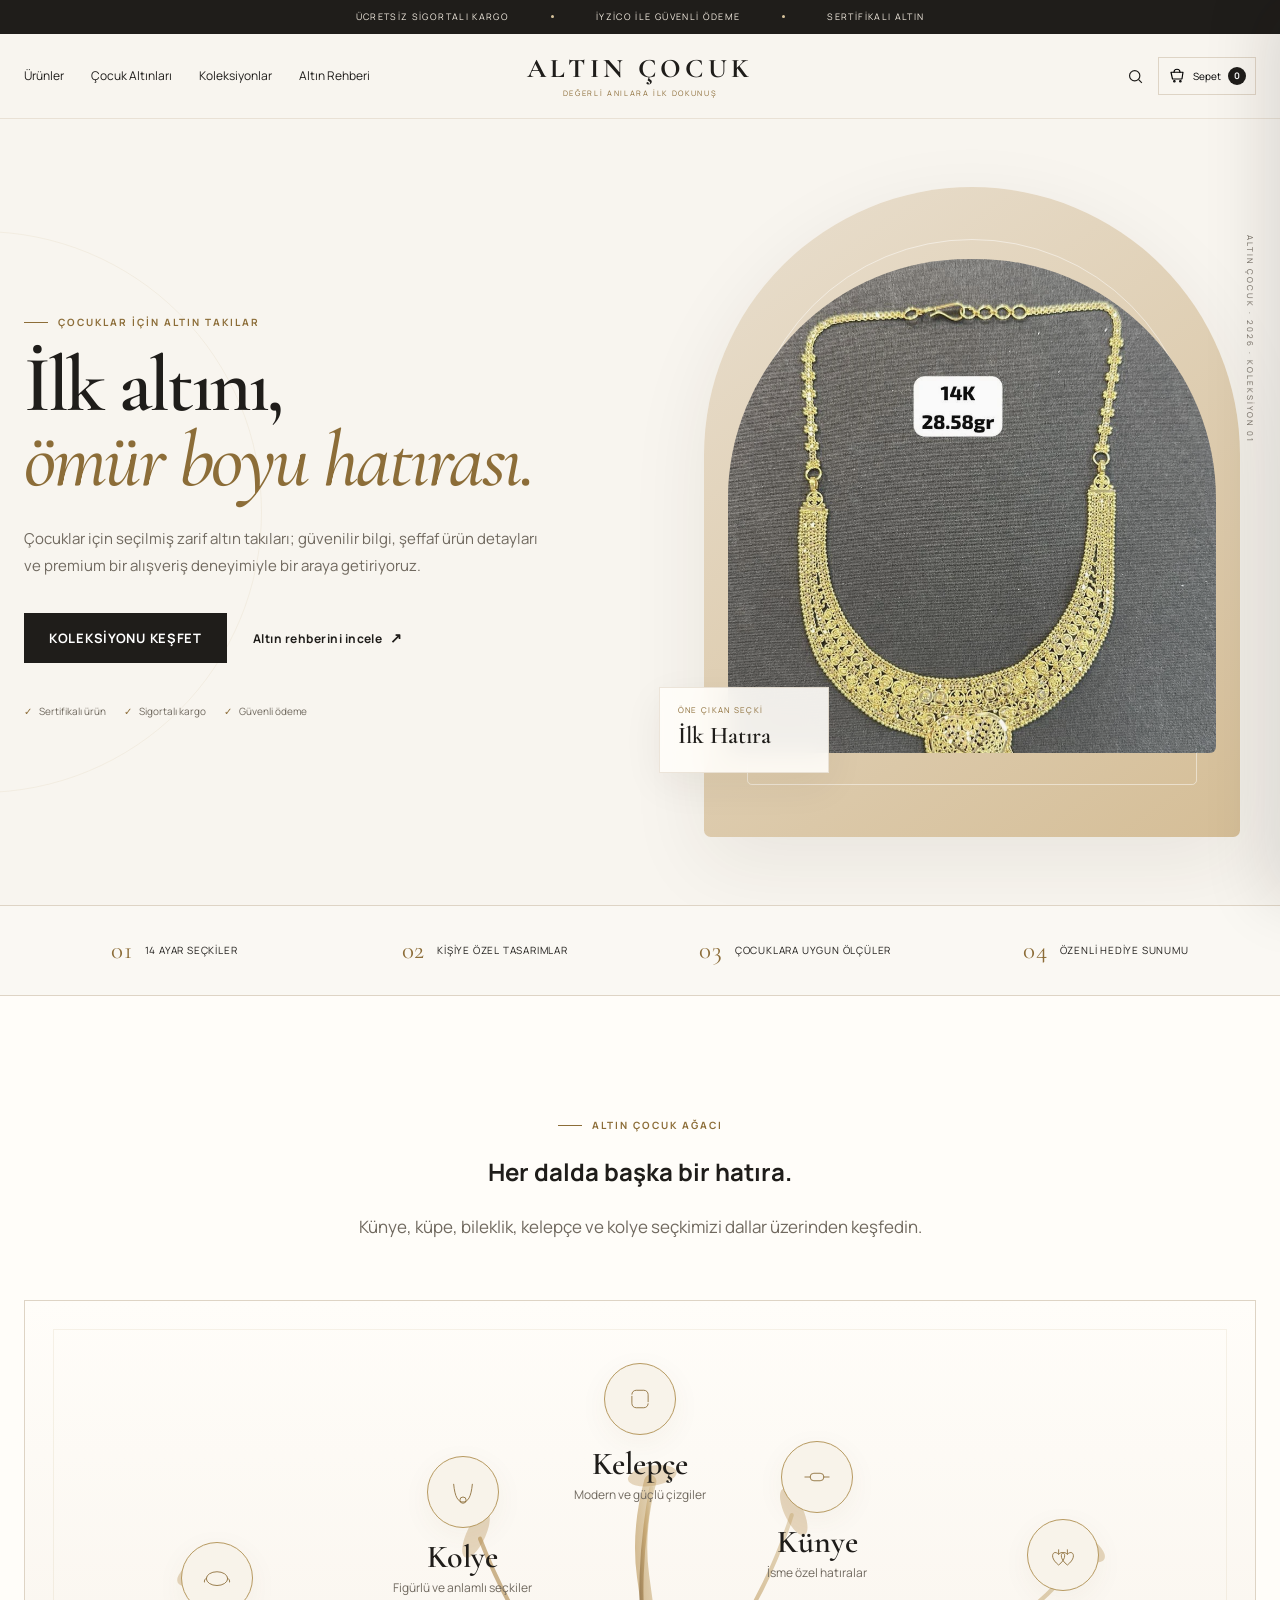
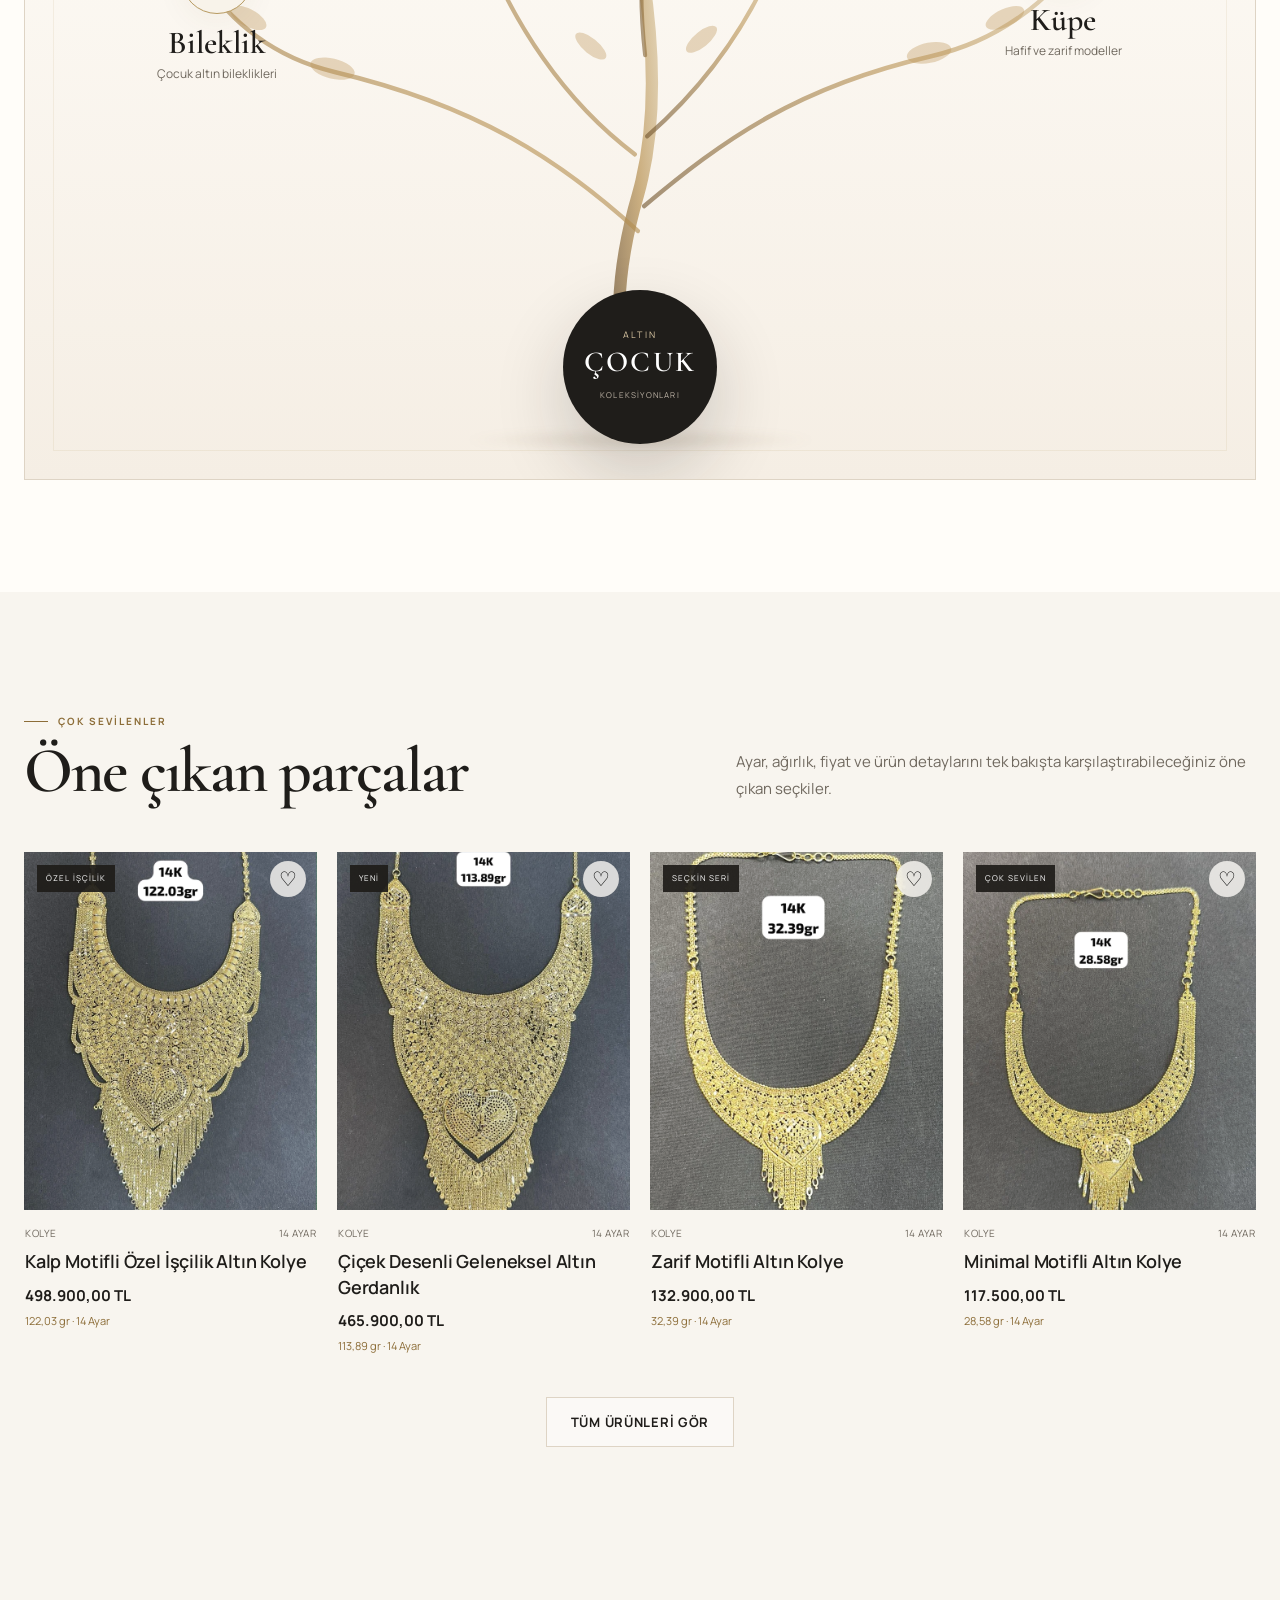
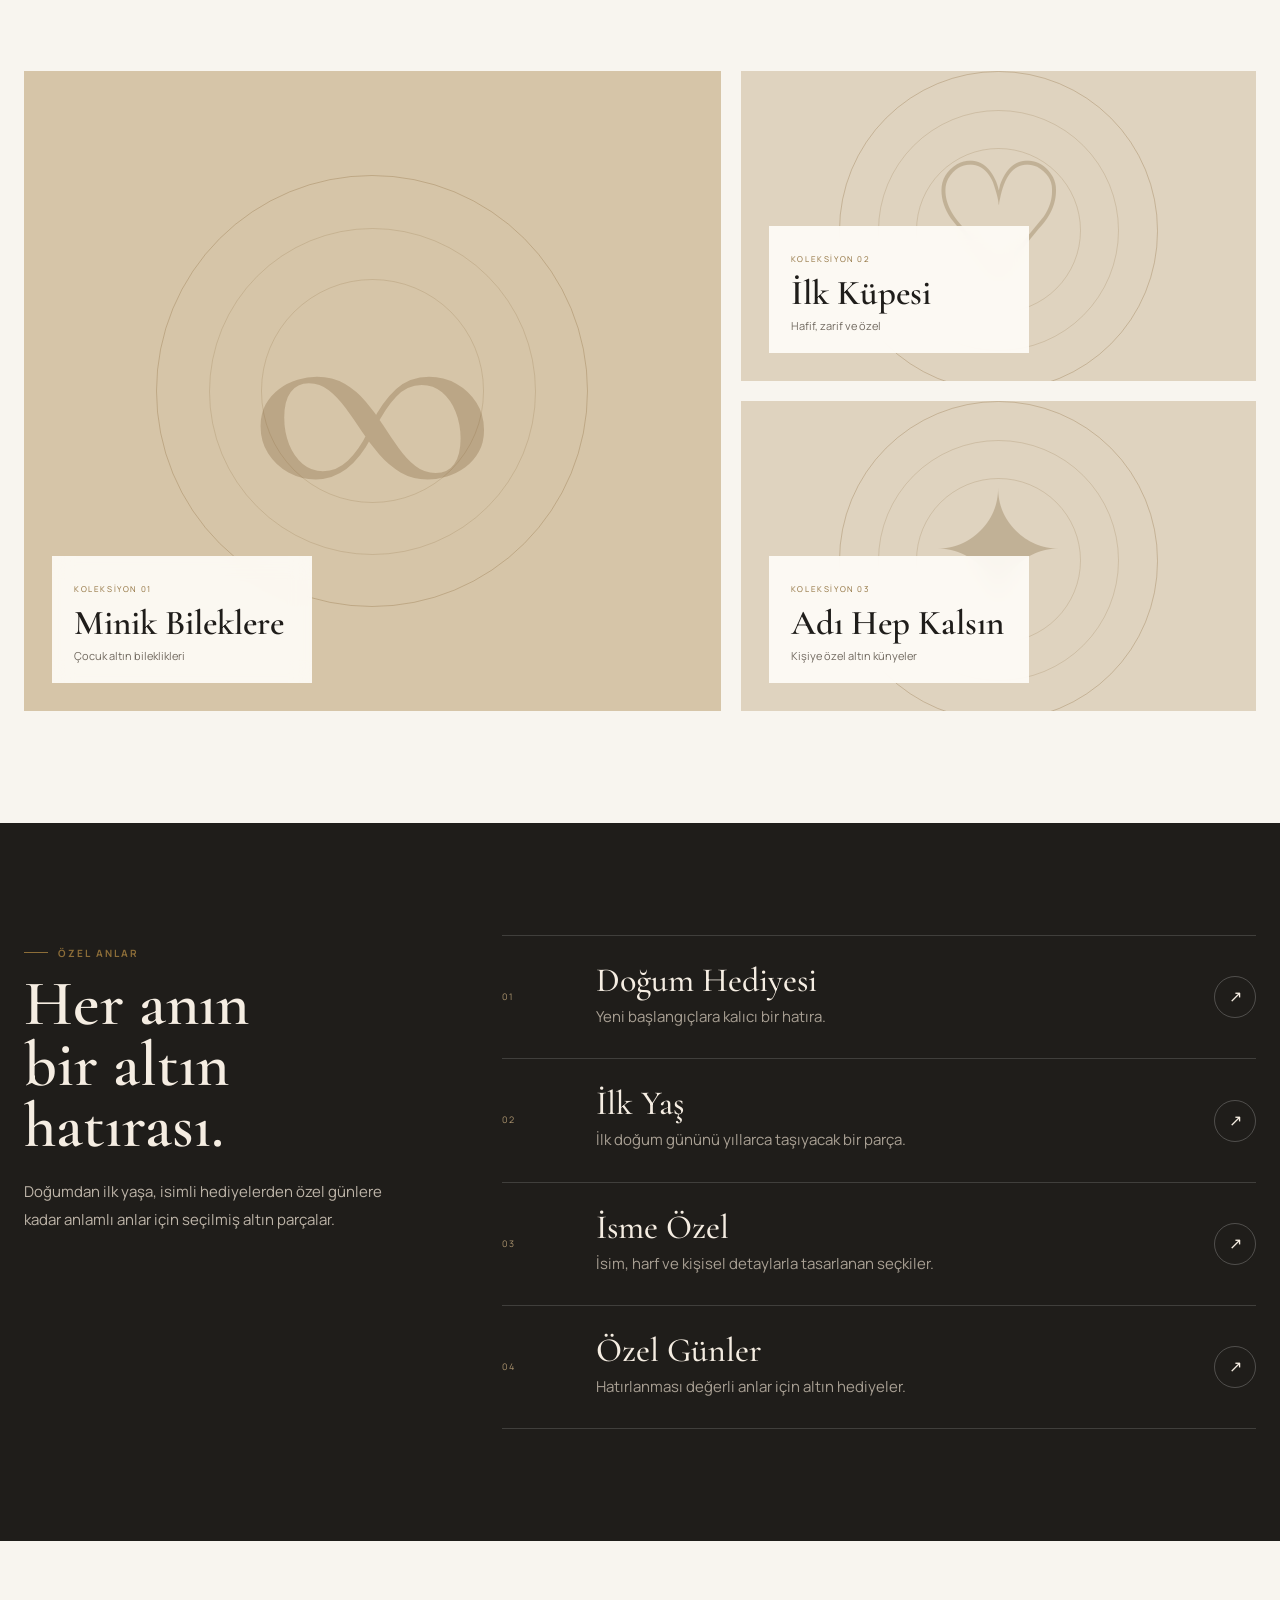
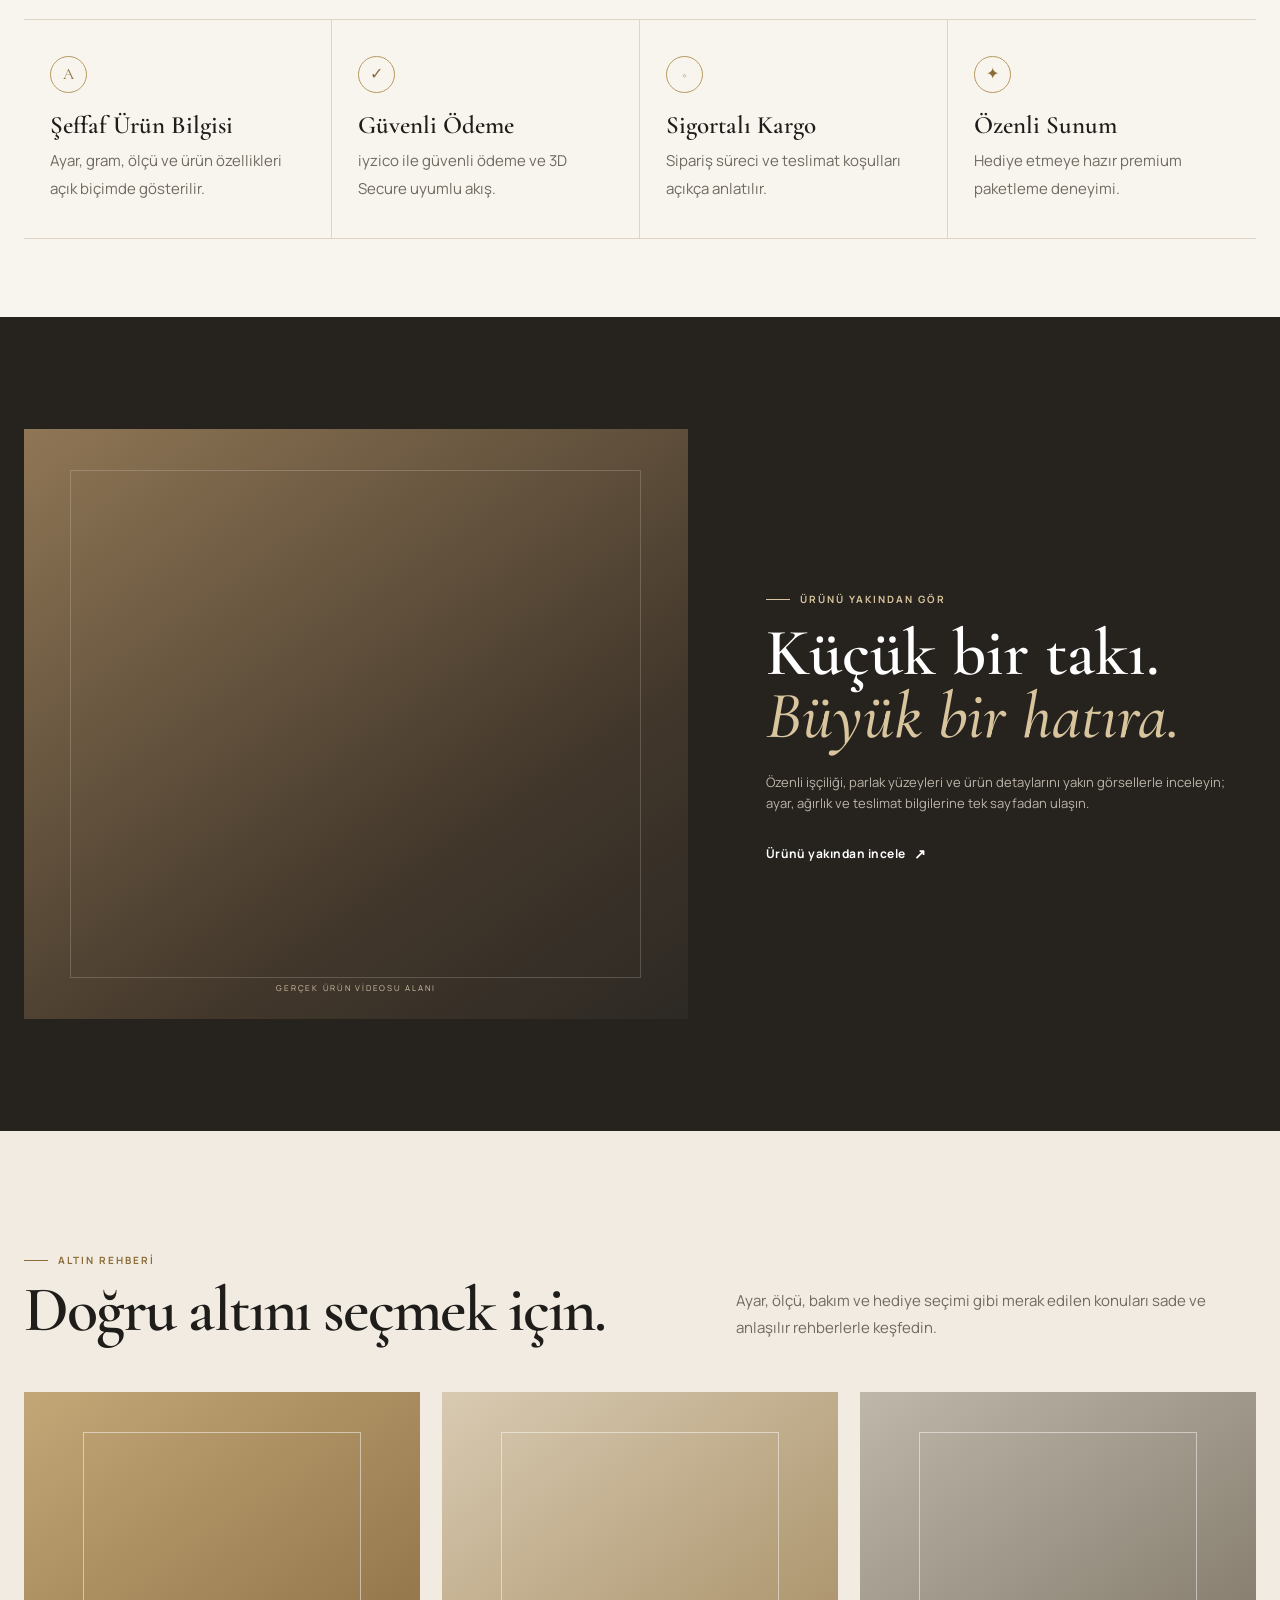
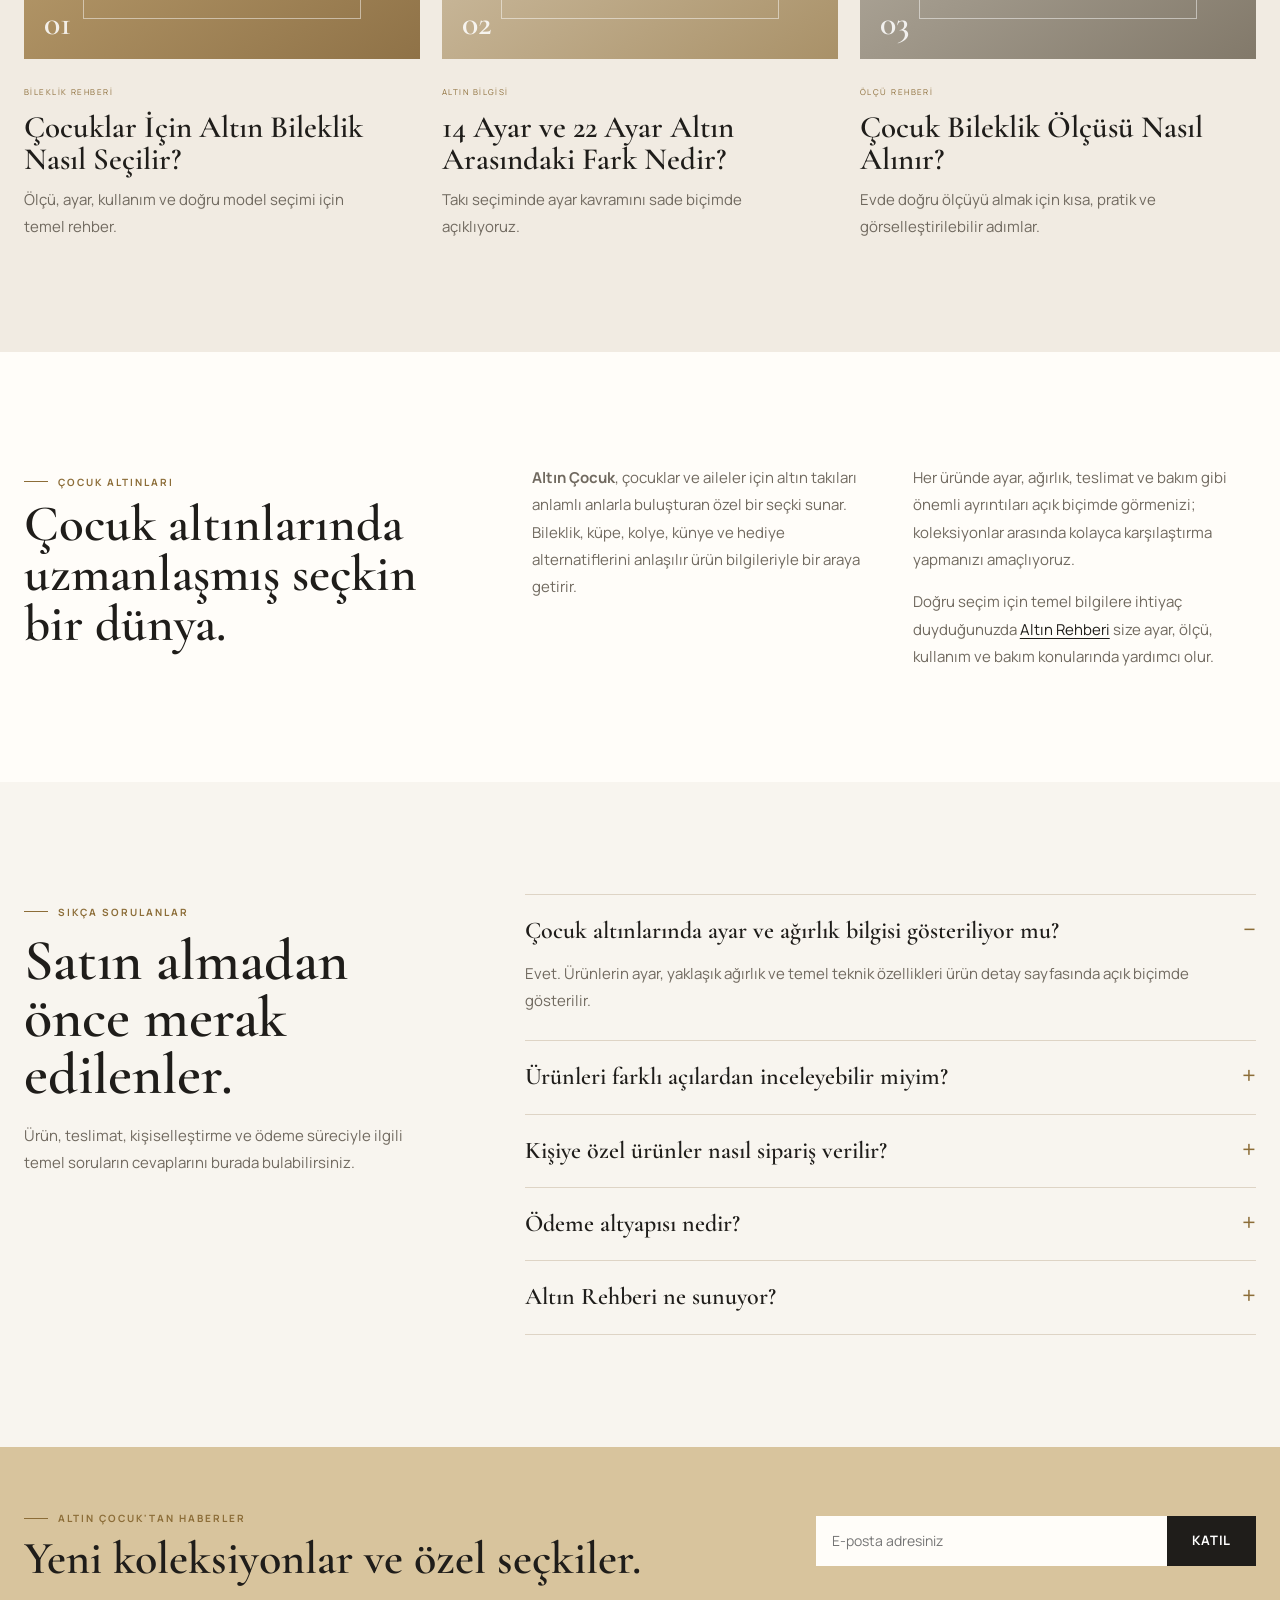
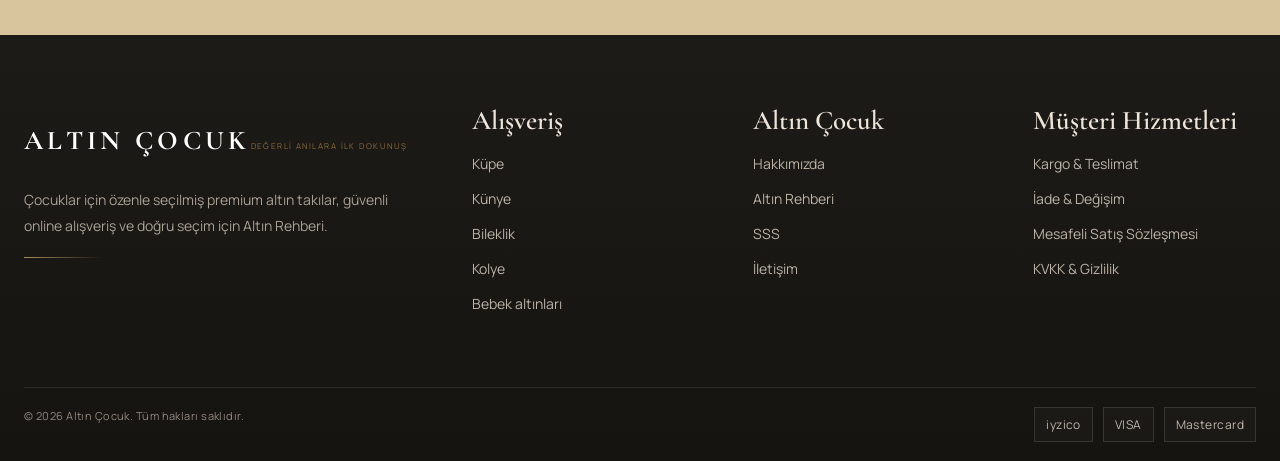
==== commit ada26e86: "Replace website with g-2 version" ====
--- a/index.html
+++ b/index.html
@@ -53,7 +53,7 @@
 </section>
 <section class="section category-tree" id="categories">
 <div class="container">
-<div class="section-head--center reveal"><span class="eyebrow">ALTIN ÇOCUK AĞACI</span><h2>Her dalda başka bir hatıra.</h2><p class="muted">Bileklikten küpeye, kolyeden kişiye özel tasarımlara uzanan seçkimizi dallar üzerinden keşfedin.</p></div>
+<div class="section-head--center reveal"><span class="eyebrow">ALTIN ÇOCUK AĞACI</span><h2>Her dalda başka bir hatıra.</h2><p class="muted">Künye, küpe, bileklik, kelepçe ve kolye seçkimizi dallar üzerinden keşfedin.</p></div>
 <div class="tree-shell reveal">
 <svg aria-hidden="true" class="tree-lines" preserveaspectratio="none" viewbox="0 0 1200 690">
 <defs><lineargradient id="branchGold" x1="0" x2="1" y1="1" y2="0"><stop stop-color="#72552e"></stop><stop offset=".55" stop-color="#b99354"></stop><stop offset="1" stop-color="#d8c49d"></stop></lineargradient></defs>
@@ -76,7 +76,7 @@
 <a class="category-node category-node--2" href="category.html"><span class="category-node__medallion"><svg viewbox="0 0 48 48"><path d="M17 15v8M31 15v8"></path><path d="M17 23c-8-9-17 4 0 17 17-13 8-26 0-17ZM31 23c-8-9-17 4 0 17 17-13 8-26 0-17Z"></path></svg></span><strong>Küpe</strong><small>Hafif ve zarif modeller</small></a>
 <a class="category-node category-node--3" href="category.html"><span class="category-node__medallion"><svg viewbox="0 0 48 48"><path d="M9 11c2 21 7 29 15 29s13-8 15-29"></path><circle cx="24" cy="37" r="5"></circle></svg></span><strong>Kolye</strong><small>Figürlü ve anlamlı seçkiler</small></a>
 <a class="category-node category-node--4" href="category.html"><span class="category-node__medallion"><svg viewbox="0 0 48 48"><path d="M4 24h10M34 24h10"></path><rect height="12" rx="6" width="22" x="13" y="18"></rect></svg></span><strong>Künye</strong><small>İsme özel hatıralar</small></a>
-<a class="category-node category-node--5" href="category.html"><span class="category-node__medallion"><svg viewbox="0 0 48 48"><path d="M24 6 28 18 40 18 30 25 34 38 24 30 14 38 18 25 8 18 20 18Z"></path></svg></span><strong>Bebek Altınları</strong><small>İlk günlere özel hediyeler</small></a>
+<a class="category-node category-node--5" href="category.html"><span class="category-node__medallion"><svg viewbox="0 0 48 48"><path d="M11 17c0-4 3-7 7-7h12c4 0 7 3 7 7v2"></path><path d="M37 31c0 4-3 7-7 7H18c-4 0-7-3-7-7v-2"></path><path d="M11 19v10M37 19v10"></path></svg></span><strong>Kelepçe</strong><small>Modern ve güçlü çizgiler</small></a>
 <div class="tree-center"><div class="tree-center__inner"><span>ALTIN</span><strong>ÇOCUK</strong><small>koleksiyonları</small></div></div>
 </div>
 </div>
@@ -210,7 +210,7 @@
 <footer class="footer">
 <div class="container footer__grid">
 <div class="footer__brand"><a class="brand" href="index.html"><span class="brand__mark">ALTIN ÇOCUK</span><span class="brand__tag">değerli anılara ilk dokunuş</span></a><p>Çocuklar için özenle seçilmiş premium altın takılar, güvenli online alışveriş ve doğru seçim için Altın Rehberi.</p></div>
-<div><h4>Alışveriş</h4><a href="category.html">Bileklik</a><a href="category.html">Küpe</a><a href="category.html">Kolye</a><a href="category.html">Künye</a><a href="category.html">Bebek Altınları</a></div>
+<div><h4>Alışveriş</h4><a href="category.html">Küpe</a><a href="category.html">Künye</a><a href="category.html">Bileklik</a><a href="products.html">Kolye</a><a href="category.html">Bebek altınları</a></div>
 <div><h4>Altın Çocuk</h4><a href="information.html#about">Hakkımızda</a><a href="guide.html">Altın Rehberi</a><a href="index.html#faq">SSS</a><a href="information.html#contact">İletişim</a></div>
 <div><h4>Müşteri Hizmetleri</h4><a href="information.html#shipping">Kargo &amp; Teslimat</a><a href="information.html#returns">İade &amp; Değişim</a><a href="information.html#terms">Mesafeli Satış Sözleşmesi</a><a href="information.html#privacy">KVKK &amp; Gizlilik</a></div>
 </div>
--- a/styles.css
+++ b/styles.css
@@ -187,3 +187,181 @@
   .product-card h3{font-size:14px}
   .product-card__price{font-size:12px}
 }
+
+
+/* v6 readability and client revision updates */
+body{line-height:1.62}
+.hero__copy>p,.page-hero p,.section-head p,.seo-copy p,.info-content p,.article-card p,.trust-item p,.occasion-intro p,.occasion-item p,.faq-intro p,details p,.category-seo__copy{font-size:15px;line-height:1.82}
+.section-head--center{max-width:860px}
+.section-head--center .muted{font-size:17px;line-height:1.75;max-width:760px;margin:18px auto 0}
+.product-card__meta{font-size:10px}
+.product-card h3{font-size:18px;line-height:1.42}
+.product-card__price{font-size:15px}
+.product-card__note{font-size:11px}
+.product-card .quick-add{font-size:10px}
+.tree-shell{min-height:740px}
+.category-node{width:236px}
+.category-node strong{font-size:32px}
+.category-node small{font-size:12px;line-height:1.4}
+.footer__brand p{font-size:14px;line-height:1.85;max-width:390px}
+.footer h4{font-size:27px}
+.footer a{font-size:14px;line-height:1.8;margin:10px 0}
+.footer__bottom{font-size:11px}
+.payment-marks span{padding:7px 11px;font-size:12px}
+.newsletter h2{font-size:46px}
+.newsletter-form input{font-size:14px}
+.btn{font-size:13px}
+
+@media(min-width:981px){
+  .tree-shell{min-height:780px}
+  .category-node--1{left:6%;top:31%}
+  .category-node--2{right:6%;top:28%}
+  .category-node--3{left:26%;top:20%}
+  .category-node--4{right:26%;top:18%}
+  .category-node--5{left:50%;top:8%;transform:translateX(-50%)}
+}
+
+@media(max-width:980px){
+  .hero__copy>p{font-size:17px}
+  .section-head h2{font-size:clamp(42px,6vw,58px)}
+  .section-head p,.page-hero p{font-size:16px}
+  .tree-shell{min-height:800px}
+  .category-node strong{font-size:29px}
+  .category-node small{font-size:11px}
+  .footer__brand p,.footer a{font-size:13px}
+}
+
+@media(max-width:620px){
+  .hero__copy>p{font-size:16px}
+  .section-head h2,.page-hero h1{font-size:50px}
+  .section-head--center .muted,.section-head p,.page-hero p{font-size:17px;line-height:1.75}
+  .tree-shell{min-height:780px}
+  .category-node{width:122px!important;padding:10px 7px}
+  .category-node__medallion{width:48px;height:48px;margin:0 0 8px}
+  .category-node__medallion svg{width:25px;height:25px}
+  .category-node strong{font-size:21px}
+  .category-node small{font-size:8.5px;line-height:1.32}
+  .category-node--1{left:2%!important;top:360px}
+  .category-node--2{left:auto!important;right:2%!important;top:338px}
+  .category-node--3{left:7%!important;top:185px}
+  .category-node--4{left:auto!important;right:7%!important;top:168px}
+  .category-node--5{left:50%!important;top:50px;transform:translateX(-50%)!important}
+  .product-card h3{font-size:17px}
+  .product-card__price{font-size:14px}
+  .product-card .quick-add{font-size:9px}
+  .newsletter h2{font-size:36px}
+  .footer h4{font-size:24px}
+  .footer__brand p,.footer a{font-size:15px}
+  .footer__bottom{font-size:11px;padding-bottom:24px}
+  .payment-marks span{font-size:12px;padding:8px 12px}
+}
+
+@media(max-width:390px){
+  .category-node{width:118px!important}
+  .category-node strong{font-size:20px}
+  .category-node small{font-size:8px}
+  .product-card h3{font-size:15px}
+  .product-card__price{font-size:13px}
+  .footer__brand p,.footer a{font-size:14px}
+}
+
+
+/* v7 premium refinement inspired by iryum */
+.footer .brand__tag{white-space:nowrap;display:inline-block;font-size:8px;letter-spacing:.18em}
+.footer .brand{gap:8px}
+.footer__grid{grid-template-columns:1.75fr 1fr 1fr 1fr;align-items:start}
+.footer__brand{min-width:0}
+.footer__brand p{max-width:420px}
+.footer__brand:after{content:"";display:block;width:78px;height:1px;background:linear-gradient(90deg,var(--gold),transparent);margin-top:18px;opacity:.9}
+.footer{background:linear-gradient(180deg,#1d1b18 0%, #161411 100%)}
+.payment-marks span{background:rgba(255,255,255,.02)}
+
+.product-layout--v3{gap:64px}
+.product-main-media{border:1px solid rgba(183,154,97,.22);box-shadow:0 30px 90px rgba(49,39,25,.08)}
+.product-info--v3{background:linear-gradient(180deg,rgba(255,253,249,.96),rgba(247,242,234,.96));border:1px solid rgba(183,154,97,.18);box-shadow:0 20px 70px rgba(49,39,25,.06);padding:28px 28px 24px}
+.product-title-row h1{font-size:42px;line-height:1.05}
+.product-info__meta--rich span{padding:14px;font-size:9px}
+.product-info__meta--rich b{font-size:13px}
+.price-zone{padding:22px 22px 18px;border:1px solid rgba(183,154,97,.22);background:linear-gradient(180deg,#fffdf9,#f4ecdf);box-shadow:var(--shadow-soft)}
+.current-price{font-size:38px;letter-spacing:-.03em}
+.price-zone small{font-size:10px}
+.product-assurance{display:grid;grid-template-columns:1fr 1fr 1fr;gap:10px;margin:14px 0 14px}
+.product-assurance>div{padding:14px 14px 12px;border:1px solid rgba(183,154,97,.18);background:rgba(255,255,255,.72)}
+.product-assurance strong,.product-assurance small{display:block}
+.product-assurance strong{font:700 13px/1.35 var(--sans);color:var(--ink)}
+.product-assurance small{font:500 10px/1.45 var(--sans);color:var(--muted);margin-top:4px}
+.benefit-grid{gap:12px;margin-bottom:14px}
+.benefit-grid>div{padding:16px}
+.benefit-kicker{font-size:9px}
+.benefit-grid strong{font-size:17px}
+.benefit-grid small{font-size:10px}
+.shipping-panel{padding:16px 16px 16px 14px;box-shadow:0 10px 28px rgba(96,126,111,.08)}
+.shipping-panel strong{font-size:12px}
+.shipping-panel span{font-size:9px}
+.delivery-line{padding:18px 0}
+.delivery-line small{font-size:9px}
+.delivery-line strong{font-size:13px}
+.personalization-card input{height:52px;font-size:13px}
+.font-choice{font-size:9px;padding:9px 12px}
+.engraving-preview{padding:15px 16px}
+.engraving-preview small{font-size:9px}
+.engraving-preview strong{font-size:22px}
+.product-cta--v3{display:flex;gap:12px;align-items:center;margin:20px 0 16px}
+.add-cart-main{font-size:12px;min-width:240px;box-shadow:0 14px 34px rgba(31,29,26,.16)}
+.purchase-trust--v3 div{padding:15px 14px}
+.purchase-trust--v3 span{font-size:22px}
+.purchase-trust--v3 strong{font-size:10px}
+.purchase-trust--v3 small{font-size:8px}
+.product-accordion--v3 summary{font-size:14px;padding:3px 0}
+.product-accordion--v3 p{font-size:13px;line-height:1.82}
+.spec-table>div{padding:13px 12px;font-size:10px}
+.spec-table b{font-size:12px}
+.product-story-band{background:linear-gradient(180deg,rgba(216,196,157,.10),transparent 60%);padding-inline:22px}
+.product-story-band p{font-size:14px;line-height:1.8}
+
+@media(max-width:980px){
+  .footer__grid{grid-template-columns:1.35fr 1fr 1fr}
+  .product-info--v3{padding:24px 22px}
+  .product-title-row h1{font-size:40px}
+  .product-assurance{grid-template-columns:1fr}
+  .current-price{font-size:34px}
+}
+
+@media(max-width:620px){
+  .footer .brand__tag{white-space:normal;display:block;max-width:100%;font-size:9px;line-height:1.5}
+  .footer__grid{grid-template-columns:1fr 1fr;gap:34px}
+  .footer__brand{grid-column:1/3}
+  .footer__brand p{max-width:none}
+  .product-main-media{box-shadow:none}
+  .product-info--v3{padding:20px 16px 18px;border-width:1px}
+  .product-title-row h1{font-size:40px;line-height:1.08}
+  .product-info__meta--rich span{padding:12px;font-size:8.5px}
+  .product-info__meta--rich b{font-size:12px}
+  .price-zone{padding:18px 16px}
+  .current-price{font-size:32px}
+  .price-zone small{font-size:10px}
+  .product-assurance{grid-template-columns:1fr;gap:8px;margin-top:12px}
+  .product-assurance>div{padding:12px}
+  .product-assurance strong{font-size:13px}
+  .product-assurance small{font-size:10px}
+  .benefit-grid{grid-template-columns:1fr;gap:8px}
+  .benefit-grid strong{font-size:18px}
+  .benefit-grid small{font-size:10px}
+  .shipping-panel strong{font-size:12px}
+  .shipping-panel span,.delivery-line small{font-size:9px}
+  .delivery-line strong{font-size:13px}
+  .personalization-card input{font-size:14px}
+  .product-cta--v3{display:grid;grid-template-columns:1fr auto;gap:10px}
+  .add-cart-main{min-width:0;width:100%}
+  .purchase-trust--v3{grid-template-columns:1fr 1fr 1fr}
+  .purchase-trust--v3 span{font-size:18px}
+  .product-accordion--v3 summary{font-size:15px}
+  .product-accordion--v3 p{font-size:14px;line-height:1.85}
+  .spec-table{grid-template-columns:1fr}
+  .spec-table>div{font-size:11px}
+  .spec-table b{font-size:13px}
+  .product-story-band p{font-size:15px}
+}
+
+.footer .brand__mark{white-space:nowrap}
+@media(max-width:620px){.footer .brand__mark{white-space:normal;line-height:1.1}}
